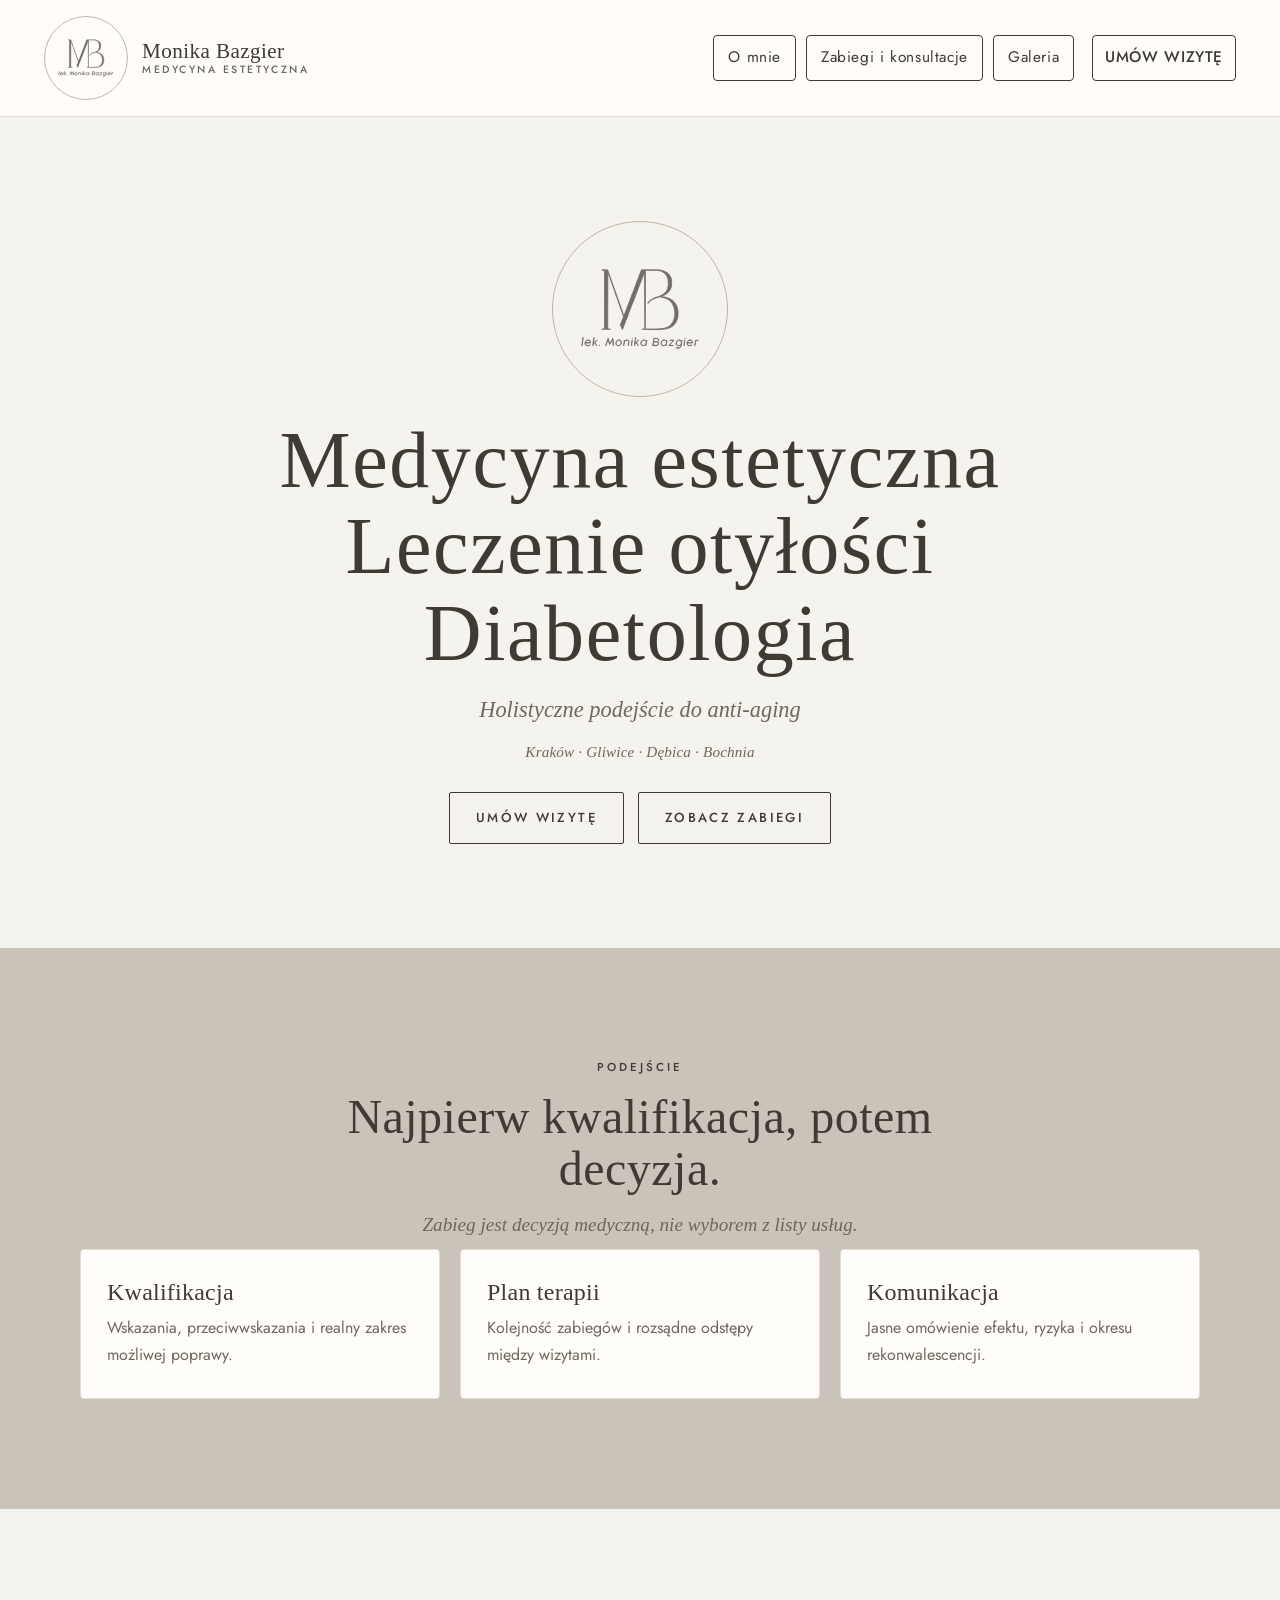
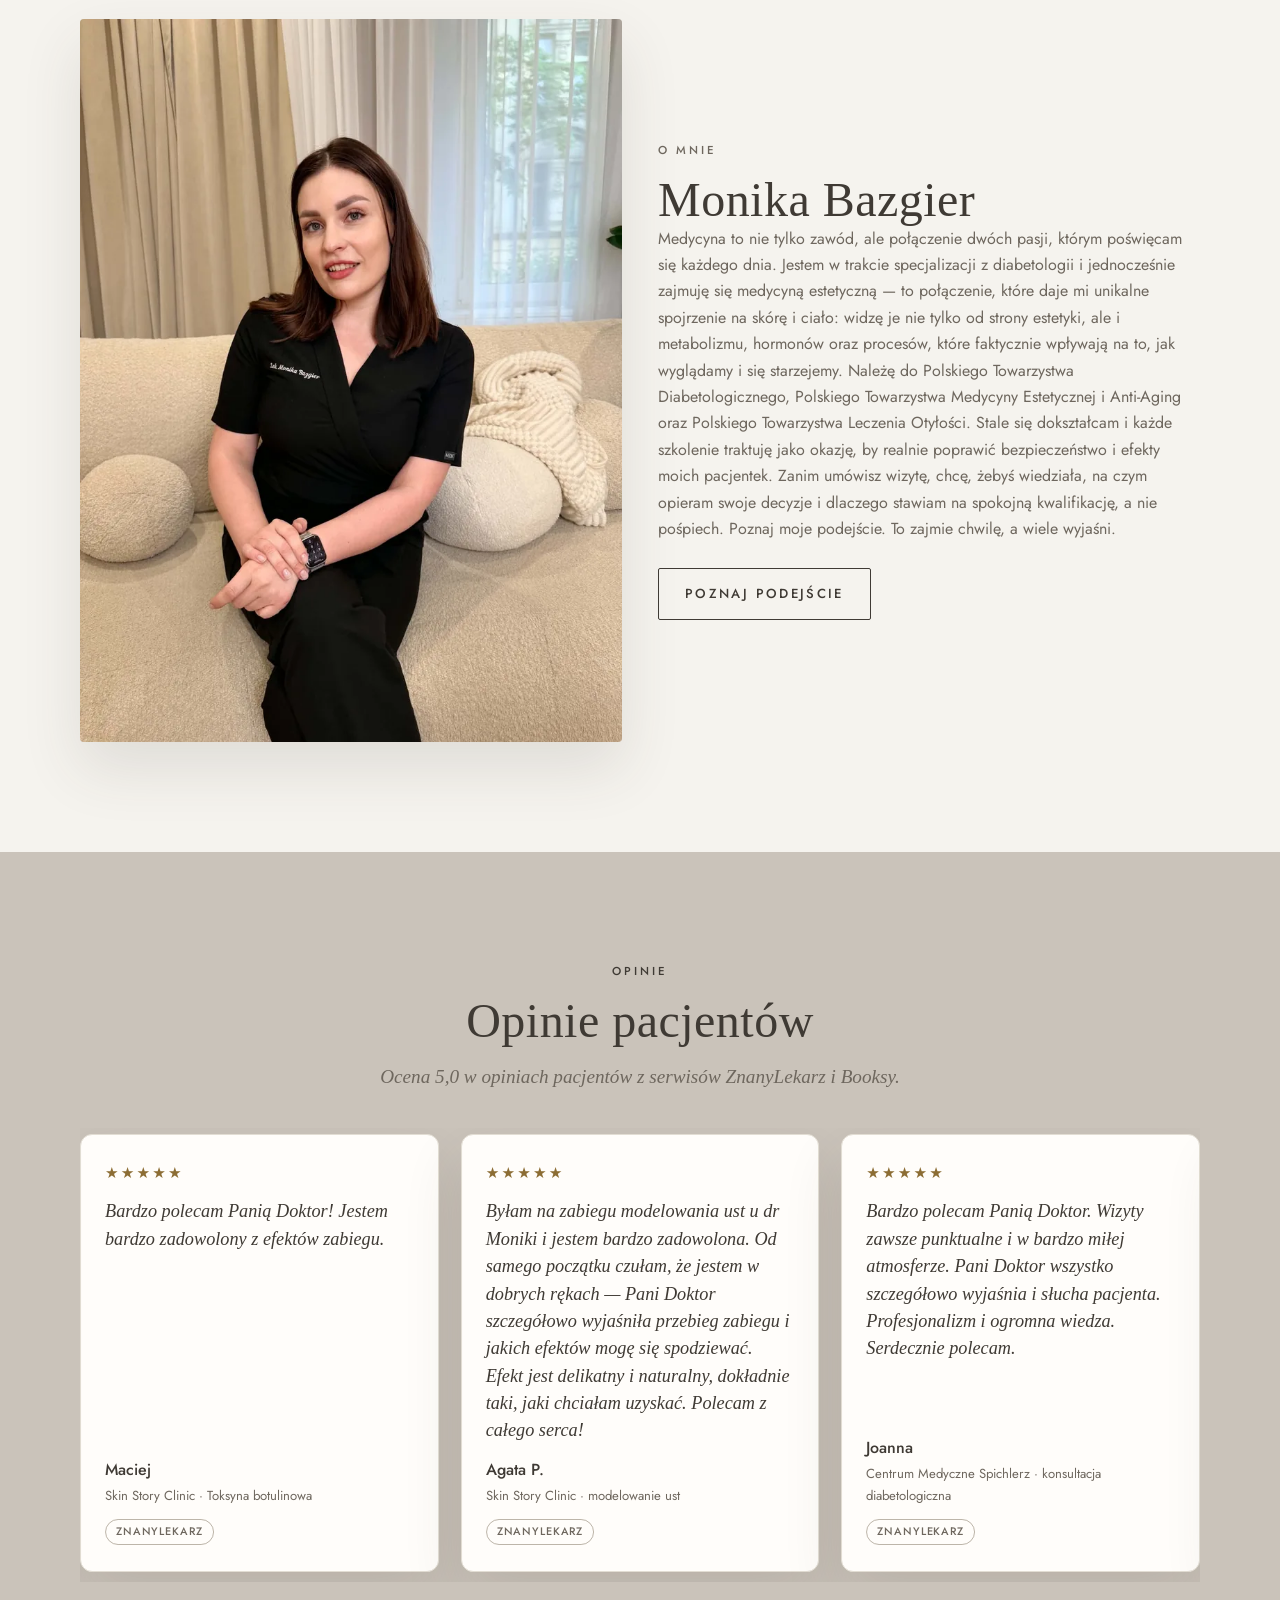
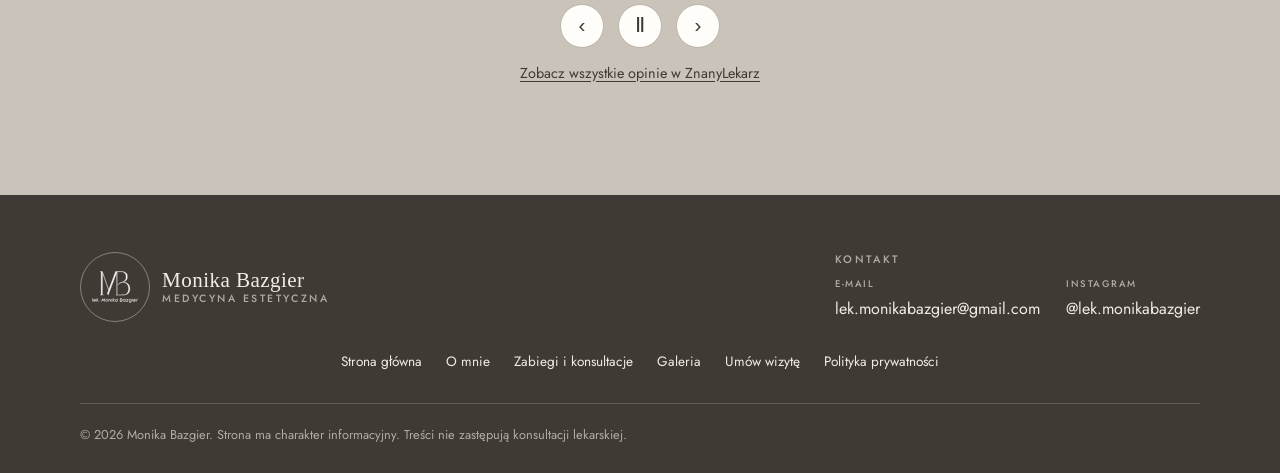
==== pages/index.html @ 1df97874 "Add new page for aesthetic treatments, robots.txt, and sitemap.xml - Created a new HTML page for aes" ====
<!doctype html>
<html lang="pl">
  <head>
    <meta charset="utf-8" />
    <meta name="viewport" content="width=device-width, initial-scale=1" />
    <title>Medycyna estetyczna Kraków — lek. Monika Bazgier</title>
    <meta
      name="description"
      content="lek. Monika Bazgier — medycyna estetyczna w Krakowie oraz w Gliwicach, Dębicy i Bochni. Kwalifikacja lekarska, naturalny efekt, bezpieczne zabiegi. Umów wizytę."
    />
    <meta name="robots" content="index,follow" />
    <meta name="theme-color" content="#f5f3ee" />
    <link rel="icon" type="image/svg+xml" href="/assets/icons/favicon.svg" />
    <link rel="canonical" href="https://drmonikabazgier.pl/" />
    <meta property="og:type" content="website" />
    <meta property="og:url" content="https://drmonikabazgier.pl/" />
    <meta property="og:title" content="Medycyna estetyczna Kraków — lek. Monika Bazgier" />
    <meta
      property="og:site_name"
      content="Monika Bazgier — medycyna estetyczna"
    />
    <meta property="og:locale" content="pl_PL" />
    <meta
      property="og:description"
      content="lek. Monika Bazgier — medycyna estetyczna w Krakowie oraz w Gliwicach, Dębicy i Bochni. Kwalifikacja lekarska, naturalny efekt, bezpieczne zabiegi. Umów wizytę."
    />
    <meta
      property="og:image"
      content="https://drmonikabazgier.pl/assets/images/about/about-photo.jpg"
    />
    <meta
      property="og:image:alt"
      content="Monika Bazgier — lekarz medycyny estetycznej"
    />
    <meta property="og:image:width" content="1536" />
    <meta property="og:image:height" content="2048" />
    <meta name="twitter:card" content="summary_large_image" />
    <meta name="twitter:title" content="Medycyna estetyczna Kraków — lek. Monika Bazgier" />
    <meta
      name="twitter:description"
      content="lek. Monika Bazgier — medycyna estetyczna w Krakowie oraz w Gliwicach, Dębicy i Bochni. Kwalifikacja lekarska, naturalny efekt, bezpieczne zabiegi. Umów wizytę."
    />
    <meta
      name="twitter:image"
      content="https://drmonikabazgier.pl/assets/images/about/about-photo.jpg"
    />
    <link rel="stylesheet" href="/assets/css/fonts.css?v=2026-08-27-3" />
    <link rel="stylesheet" href="/assets/css/main.css?v=2026-08-27-5" />

    <script type="speculationrules">
      {
        "prerender": [
          {
            "source": "document",
            "where": { "href_matches": "/*" },
            "eagerness": "moderate"
          }
        ]
      }
    </script>

    <script type="application/ld+json">
      {
        "@context": "https://schema.org",
        "@graph": [
          {
            "@type": "WebSite",
            "@id": "https://drmonikabazgier.pl/#website",
            "name": "Monika Bazgier — medycyna estetyczna",
            "url": "https://drmonikabazgier.pl/",
            "inLanguage": "pl-PL"
          },
          {
            "@type": "Physician",
            "@id": "https://drmonikabazgier.pl/#physician",
            "name": "Monika Bazgier",
            "description": "Lekarz medycyny estetycznej w Krakowie — indywidualne podejście, kwalifikacja i naturalny efekt.",
            "url": "https://drmonikabazgier.pl/",
            "image": "https://drmonikabazgier.pl/assets/images/about/about-photo.jpg",
            "knowsAbout": [
              "Medycyna estetyczna",
              "Toksyna botulinowa",
              "Stymulatory tkankowe",
              "Wypełniacze i wolumetria",
              "Zabiegi na usta",
              "Zabiegi autologiczne"
            ],
            "areaServed": [
              { "@type": "City", "name": "Kraków" },
              { "@type": "City", "name": "Gliwice" },
              { "@type": "City", "name": "Dębica" },
              { "@type": "City", "name": "Bochnia" }
            ],
            "sameAs": [
              "https://www.znanylekarz.pl/monika-bazgier/diabetolog-lekarze-wykonujacy-zabiegi-medycyny-estetycznej/krakow",
              "https://www.instagram.com/lek.monikabazgier/"
            ],
            "aggregateRating": {
              "@type": "AggregateRating",
              "ratingValue": "5.0",
              "bestRating": "5",
              "reviewCount": "9"
            },
            "review": [
              {
                "@type": "Review",
                "author": { "@type": "Person", "name": "Maciej" },
                "reviewRating": { "@type": "Rating", "ratingValue": "5", "bestRating": "5" },
                "reviewBody": "Bardzo polecam Panią Doktor! Jestem bardzo zadowolony z efektów zabiegu.",
                "publisher": { "@type": "Organization", "name": "ZnanyLekarz" }
              },
              {
                "@type": "Review",
                "author": { "@type": "Person", "name": "Agata P." },
                "reviewRating": { "@type": "Rating", "ratingValue": "5", "bestRating": "5" },
                "reviewBody": "Byłam na zabiegu modelowania ust u dr Moniki i jestem bardzo zadowolona. Od samego początku czułam, że jestem w dobrych rękach — Pani Doktor szczegółowo wyjaśniła przebieg zabiegu i jakich efektów mogę się spodziewać. Efekt jest delikatny i naturalny, dokładnie taki, jaki chciałam uzyskać. Polecam z całego serca!",
                "publisher": { "@type": "Organization", "name": "ZnanyLekarz" }
              },
              {
                "@type": "Review",
                "author": { "@type": "Person", "name": "Joanna" },
                "reviewRating": { "@type": "Rating", "ratingValue": "5", "bestRating": "5" },
                "reviewBody": "Bardzo polecam Panią Doktor. Wizyty zawsze punktualne i w bardzo miłej atmosferze. Pani Doktor wszystko szczegółowo wyjaśnia i słucha pacjenta. Profesjonalizm i ogromna wiedza. Serdecznie polecam.",
                "publisher": { "@type": "Organization", "name": "ZnanyLekarz" }
              },
              {
                "@type": "Review",
                "author": { "@type": "Person", "name": "Julia" },
                "reviewRating": { "@type": "Rating", "ratingValue": "5", "bestRating": "5" },
                "reviewBody": "Pani Doktor ma fantastyczne podejście do pacjenta, wszystko dokładnie tłumaczy i słucha. Serdecznie polecam.",
                "publisher": { "@type": "Organization", "name": "ZnanyLekarz" }
              },
              {
                "@type": "Review",
                "author": { "@type": "Person", "name": "Zuzanna" },
                "reviewRating": { "@type": "Rating", "ratingValue": "5", "bestRating": "5" },
                "reviewBody": "Byłam u Pani Doktor na pierwszej wizycie i jestem bardzo zadowolona. To niezwykle profesjonalna, a przy tym ciepła i bardzo miła osoba. Serdecznie polecam!",
                "publisher": { "@type": "Organization", "name": "ZnanyLekarz" }
              },
              {
                "@type": "Review",
                "author": { "@type": "Person", "name": "Piotr" },
                "reviewRating": { "@type": "Rating", "ratingValue": "5", "bestRating": "5" },
                "reviewBody": "Bardzo polecam Panią Doktor. Wizyta w bardzo miłej atmosferze, dokładne wyjaśnienia, konkretny plan działań i dobre słowo, że wyleczymy moje dolegliwości.",
                "publisher": { "@type": "Organization", "name": "ZnanyLekarz" }
              },
              {
                "@type": "Review",
                "author": { "@type": "Person", "name": "Marek" },
                "reviewRating": { "@type": "Rating", "ratingValue": "5", "bestRating": "5" },
                "reviewBody": "Bardzo pozytywne nastawienie do pacjenta, szczegółowy wywiad, fachowość.",
                "publisher": { "@type": "Organization", "name": "ZnanyLekarz" }
              },
              {
                "@type": "Review",
                "author": { "@type": "Person", "name": "B.W." },
                "reviewRating": { "@type": "Rating", "ratingValue": "5", "bestRating": "5" },
                "reviewBody": "Bardzo sympatyczna Pani Doktor, stosuje skuteczne metody leczenia, udziela odpowiedzi na każde zadane pytanie i prowadzi rozmowę w miłej atmosferze gabinetu.",
                "publisher": { "@type": "Organization", "name": "ZnanyLekarz" }
              },
              {
                "@type": "Review",
                "author": { "@type": "Person", "name": "Paulina P." },
                "reviewRating": { "@type": "Rating", "ratingValue": "5", "bestRating": "5" },
                "reviewBody": "Zabieg przebiegł bardzo sprawnie, w miłej atmosferze. Pani doktor Monika wszystko dokładnie tłumaczy i jest bardzo delikatna. Czuję się zaopiekowana, polecam!",
                "publisher": { "@type": "Organization", "name": "Booksy" }
              }
            ]
          }
        ]
      }
    </script>
  </head>
  <body>
    <a class="skip-link" href="#main">Przejdź do treści</a>

    <noscript>
      <nav class="fallback-nav" aria-label="Nawigacja zapasowa">
        <a href="/">Strona główna</a>
        <a href="/o-mnie">O mnie</a>
        <a href="/zabiegi">Zabiegi i konsultacje</a>
        <a href="/galeria">Galeria</a>
        <a href="/umow-wizyte">Umów wizytę</a>
      </nav>
    </noscript>

    <header class="site-header" data-header>
      <a
        class="brand"
        href="/"
        aria-label="Monika Bazgier — strona główna"
      >
        <span class="brand__mark" aria-hidden="true"
          ><img
            class="brand__mark-img"
            src="/assets/logos/brand-logo-dark.svg"
            alt=""
            width="759"
            height="513"
            decoding="async"
        /></span>
        <span class="brand__lockup">
          <span class="brand__name">Monika Bazgier</span>
          <span class="brand__meta">Medycyna estetyczna</span>
        </span>
      </a>

      <button
        class="nav-toggle"
        type="button"
        aria-label="Otwórz menu"
        aria-expanded="false"
        aria-controls="site-nav"
        data-menu-button
      >
        <span aria-hidden="true"></span>
        <span aria-hidden="true"></span>
        <span aria-hidden="true"></span>
      </button>

      <nav
        class="site-nav"
        id="site-nav"
        aria-label="Nawigacja główna"
        data-nav
      >
        <a href="/o-mnie" data-navlink>O mnie</a>
        <a href="/zabiegi" data-navlink>Zabiegi i konsultacje</a>
        <a href="/galeria" data-navlink>Galeria</a>
        <a
          class="btn btn--outline nav__cta"
          href="/umow-wizyte"
          data-navlink
          >Umów wizytę</a
        >
      </nav>
    </header>

    <main id="main">
      <section class="hero" aria-labelledby="hero-title">
        <div class="hero__inner">
          <div class="hero__mark" aria-hidden="true">
            <img
              class="brand__mark-img"
              src="/assets/logos/brand-logo-dark.svg"
              alt=""
              width="759"
              height="513"
              decoding="async"
            />
          </div>
          <h1 id="hero-title">
            Medycyna estetyczna<br />
            Leczenie otyłości<br />
            Diabetologia
          </h1>
          <p class="hero__tagline">Holistyczne podejście do anti-aging</p>
          <p class="hero__locations">Kraków · Gliwice · Dębica · Bochnia</p>
          <div class="hero__actions">
            <a class="btn btn--outline" href="/umow-wizyte">Umów wizytę</a>
            <a class="btn btn--outline" href="/zabiegi">Zobacz zabiegi</a>
          </div>
        </div>
      </section>

      <section class="band band--greige" aria-labelledby="trust-title">
        <div class="container">
          <div class="section-head">
            <p class="kicker">Podejście</p>
            <h2 id="trust-title">Najpierw kwalifikacja, potem decyzja.</h2>
            <p class="lead">
              Zabieg jest decyzją medyczną, nie wyborem z listy usług.
            </p>
          </div>
          <div class="card-grid">
            <article class="card">
              <h3>Kwalifikacja</h3>
              <p>
                Wskazania, przeciwwskazania i realny zakres możliwej poprawy.
              </p>
            </article>
            <article class="card">
              <h3>Plan terapii</h3>
              <p>Kolejność zabiegów i rozsądne odstępy między wizytami.</p>
            </article>
            <article class="card">
              <h3>Komunikacja</h3>
              <p>Jasne omówienie efektu, ryzyka i okresu rekonwalescencji.</p>
            </article>
          </div>
        </div>
      </section>

      <section class="band" aria-labelledby="about-title">
        <div class="container split">
          <div class="split__media">
            <picture>
              <source type="image/webp" srcset="/assets/images/about/about-photo.webp" />
              <img
                src="/assets/images/about/about-photo.jpg"
                alt="Monika Bazgier — lekarz medycyny estetycznej"
                width="1536"
                height="2048"
                loading="lazy"
                decoding="async"
              />
            </picture>
          </div>
          <div class="split__body">
            <p class="kicker">O mnie</p>
            <h2 id="about-title">Monika Bazgier</h2>
            <p>
              Medycyna to nie tylko zawód, ale połączenie dwóch pasji, którym
              poświęcam się każdego dnia. Jestem w trakcie specjalizacji z
              diabetologii i jednocześnie zajmuję się medycyną estetyczną — to
              połączenie, które daje mi unikalne spojrzenie na skórę i ciało:
              widzę je nie tylko od strony estetyki, ale i metabolizmu, hormonów
              oraz procesów, które faktycznie wpływają na to, jak wyglądamy i
              się starzejemy. Należę do Polskiego Towarzystwa Diabetologicznego,
              Polskiego Towarzystwa Medycyny Estetycznej i Anti-Aging oraz
              Polskiego Towarzystwa Leczenia Otyłości. Stale się dokształcam i
              każde szkolenie traktuję jako okazję, by realnie poprawić
              bezpieczeństwo i efekty moich pacjentek. Zanim umówisz wizytę,
              chcę, żebyś wiedziała, na czym opieram swoje decyzje i dlaczego
              stawiam na spokojną kwalifikację, a nie pośpiech. Poznaj moje
              podejście. To zajmie chwilę, a wiele wyjaśni.
            </p>
            <a class="btn btn--outline" href="/o-mnie">Poznaj podejście</a>
          </div>
        </div>
      </section>

      <section class="band band--greige" aria-labelledby="opinie-title">
        <div class="container">
          <div class="section-head">
            <p class="kicker">Opinie</p>
            <h2 id="opinie-title">Opinie pacjentów</h2>
            <p class="lead">
              Ocena 5,0 w opiniach pacjentów z serwisów ZnanyLekarz i Booksy.
            </p>
          </div>

          <div class="reviews-carousel">
            <div
              class="splide"
              id="opinie-splide"
              aria-label="Opinie pacjentów z serwisów ZnanyLekarz i Booksy"
            >
              <div class="splide__track">
                <ul class="splide__list">
                  <li class="splide__slide">
                    <figure class="reviews-carousel__card">
                      <div
                        class="reviews-carousel__stars"
                        role="img"
                        aria-label="5 na 5 gwiazdek"
                      >
                        ★★★★★
                      </div>
                      <blockquote class="reviews-carousel__quote">
                        Bardzo polecam Panią Doktor! Jestem bardzo zadowolony z
                        efektów zabiegu.
                      </blockquote>
                      <figcaption class="reviews-carousel__meta">
                        <span class="reviews-carousel__author">Maciej</span>
                        <span class="reviews-carousel__detail"
                          >Skin Story Clinic · Toksyna botulinowa</span
                        >
                        <span class="reviews-carousel__source-tag"
                          >ZnanyLekarz</span
                        >
                      </figcaption>
                    </figure>
                  </li>

                  <li class="splide__slide">
                    <figure class="reviews-carousel__card">
                      <div
                        class="reviews-carousel__stars"
                        role="img"
                        aria-label="5 na 5 gwiazdek"
                      >
                        ★★★★★
                      </div>
                      <blockquote class="reviews-carousel__quote">
                        Byłam na zabiegu modelowania ust u dr Moniki i jestem
                        bardzo zadowolona. Od samego początku czułam, że jestem
                        w dobrych rękach — Pani Doktor szczegółowo wyjaśniła
                        przebieg zabiegu i jakich efektów mogę się spodziewać.
                        Efekt jest delikatny i naturalny, dokładnie taki, jaki
                        chciałam uzyskać. Polecam z całego serca!
                      </blockquote>
                      <figcaption class="reviews-carousel__meta">
                        <span class="reviews-carousel__author">Agata P.</span>
                        <span class="reviews-carousel__detail"
                          >Skin Story Clinic · modelowanie ust</span
                        >
                        <span class="reviews-carousel__source-tag"
                          >ZnanyLekarz</span
                        >
                      </figcaption>
                    </figure>
                  </li>

                  <li class="splide__slide">
                    <figure class="reviews-carousel__card">
                      <div
                        class="reviews-carousel__stars"
                        role="img"
                        aria-label="5 na 5 gwiazdek"
                      >
                        ★★★★★
                      </div>
                      <blockquote class="reviews-carousel__quote">
                        Bardzo polecam Panią Doktor. Wizyty zawsze punktualne i
                        w bardzo miłej atmosferze. Pani Doktor wszystko
                        szczegółowo wyjaśnia i słucha pacjenta. Profesjonalizm i
                        ogromna wiedza. Serdecznie polecam.
                      </blockquote>
                      <figcaption class="reviews-carousel__meta">
                        <span class="reviews-carousel__author">Joanna</span>
                        <span class="reviews-carousel__detail"
                          >Centrum Medyczne Spichlerz · konsultacja
                          diabetologiczna</span
                        >
                        <span class="reviews-carousel__source-tag"
                          >ZnanyLekarz</span
                        >
                      </figcaption>
                    </figure>
                  </li>

                  <li class="splide__slide">
                    <figure class="reviews-carousel__card">
                      <div
                        class="reviews-carousel__stars"
                        role="img"
                        aria-label="5 na 5 gwiazdek"
                      >
                        ★★★★★
                      </div>
                      <blockquote class="reviews-carousel__quote">
                        Pani Doktor ma fantastyczne podejście do pacjenta,
                        wszystko dokładnie tłumaczy i słucha. Serdecznie
                        polecam.
                      </blockquote>
                      <figcaption class="reviews-carousel__meta">
                        <span class="reviews-carousel__author">Julia</span>
                        <span class="reviews-carousel__detail"
                          >Genesis Clinic · konsultacja diabetologiczna</span
                        >
                        <span class="reviews-carousel__source-tag"
                          >ZnanyLekarz</span
                        >
                      </figcaption>
                    </figure>
                  </li>

                  <li class="splide__slide">
                    <figure class="reviews-carousel__card">
                      <div
                        class="reviews-carousel__stars"
                        role="img"
                        aria-label="5 na 5 gwiazdek"
                      >
                        ★★★★★
                      </div>
                      <blockquote class="reviews-carousel__quote">
                        Byłam u Pani Doktor na pierwszej wizycie i jestem bardzo
                        zadowolona. To niezwykle profesjonalna, a przy tym
                        ciepła i bardzo miła osoba. Serdecznie polecam!
                      </blockquote>
                      <figcaption class="reviews-carousel__meta">
                        <span class="reviews-carousel__author">Zuzanna</span>
                        <span class="reviews-carousel__detail"
                          >Centrum Medyczne Spichlerz · pierwsza wizyta</span
                        >
                        <span class="reviews-carousel__source-tag"
                          >ZnanyLekarz</span
                        >
                      </figcaption>
                    </figure>
                  </li>

                  <li class="splide__slide">
                    <figure class="reviews-carousel__card">
                      <div
                        class="reviews-carousel__stars"
                        role="img"
                        aria-label="5 na 5 gwiazdek"
                      >
                        ★★★★★
                      </div>
                      <blockquote class="reviews-carousel__quote">
                        Bardzo polecam Panią Doktor. Wizyta w bardzo miłej
                        atmosferze, dokładne wyjaśnienia, konkretny plan działań
                        i dobre słowo, że wyleczymy moje dolegliwości.
                      </blockquote>
                      <figcaption class="reviews-carousel__meta">
                        <span class="reviews-carousel__author">Piotr</span>
                        <span class="reviews-carousel__detail"
                          >enel-med Galeria Kazimierz · konsultacja
                          diabetologiczna</span
                        >
                        <span class="reviews-carousel__source-tag"
                          >ZnanyLekarz</span
                        >
                      </figcaption>
                    </figure>
                  </li>

                  <li class="splide__slide">
                    <figure class="reviews-carousel__card">
                      <div
                        class="reviews-carousel__stars"
                        role="img"
                        aria-label="5 na 5 gwiazdek"
                      >
                        ★★★★★
                      </div>
                      <blockquote class="reviews-carousel__quote">
                        Bardzo pozytywne nastawienie do pacjenta, szczegółowy
                        wywiad, fachowość.
                      </blockquote>
                      <figcaption class="reviews-carousel__meta">
                        <span class="reviews-carousel__author">Marek</span>
                        <span class="reviews-carousel__detail"
                          >Centrum Medyczne GLIVCLINIC · konsultacja
                          diabetologiczna</span
                        >
                        <span class="reviews-carousel__source-tag"
                          >ZnanyLekarz</span
                        >
                      </figcaption>
                    </figure>
                  </li>

                  <li class="splide__slide">
                    <figure class="reviews-carousel__card">
                      <div
                        class="reviews-carousel__stars"
                        role="img"
                        aria-label="5 na 5 gwiazdek"
                      >
                        ★★★★★
                      </div>
                      <blockquote class="reviews-carousel__quote">
                        Bardzo sympatyczna Pani Doktor, stosuje skuteczne metody
                        leczenia, udziela odpowiedzi na każde zadane pytanie i
                        prowadzi rozmowę w miłej atmosferze gabinetu.
                      </blockquote>
                      <figcaption class="reviews-carousel__meta">
                        <span class="reviews-carousel__author">B.W.</span>
                        <span class="reviews-carousel__detail"
                          >Centrum Medyczne Spichlerz · leczenie otyłości</span
                        >
                        <span class="reviews-carousel__source-tag"
                          >ZnanyLekarz</span
                        >
                      </figcaption>
                    </figure>
                  </li>

                  <li class="splide__slide">
                    <figure class="reviews-carousel__card">
                      <div
                        class="reviews-carousel__stars"
                        role="img"
                        aria-label="5 na 5 gwiazdek"
                      >
                        ★★★★★
                      </div>
                      <blockquote class="reviews-carousel__quote">
                        Zabieg przebiegł bardzo sprawnie, w miłej atmosferze.
                        Pani doktor Monika wszystko dokładnie tłumaczy i jest
                        bardzo delikatna. Czuję się zaopiekowana, polecam!
                      </blockquote>
                      <figcaption class="reviews-carousel__meta">
                        <span class="reviews-carousel__author">Paulina P.</span>
                        <span class="reviews-carousel__detail"
                          >GlivEstetic · Stymulatory tkankowe</span
                        >
                        <span class="reviews-carousel__source-tag">Booksy</span>
                      </figcaption>
                    </figure>
                  </li>
                </ul>
              </div>
            </div>

            <div class="reviews-carousel__controls">
              <button
                type="button"
                class="reviews-carousel__btn"
                data-reviews-prev
                aria-label="Poprzednia opinia"
              >
                ‹
              </button>
              <button
                type="button"
                class="reviews-carousel__btn"
                data-reviews-toggle
                aria-pressed="false"
                aria-label="Wstrzymaj automatyczne przewijanie opinii"
              >
                <span data-reviews-toggle-icon aria-hidden="true">Ⅱ</span>
              </button>
              <button
                type="button"
                class="reviews-carousel__btn"
                data-reviews-next
                aria-label="Następna opinia"
              >
                ›
              </button>
            </div>

            <p class="reviews-carousel__source">
              <a
                href="https://www.znanylekarz.pl/monika-bazgier/diabetolog-lekarze-wykonujacy-zabiegi-medycyny-estetycznej/krakow#profile-reviews"
                target="_blank"
                rel="noopener"
                >Zobacz wszystkie opinie w ZnanyLekarz</a
              >
            </p>
          </div>
        </div>
      </section>
    </main>

    <footer class="site-footer">
      <div class="site-footer__inner">
        <div class="site-footer__brand">
          <span class="brand__mark brand__mark--sm" aria-hidden="true"
            ><img
              class="brand__mark-img"
              src="/assets/logos/brand-logo-light.svg"
              alt=""
              width="759"
              height="513"
              decoding="async"
          /></span>
          <span class="brand__lockup">
            <span class="brand__name">Monika Bazgier</span>
            <span class="brand__meta">Medycyna estetyczna</span>
          </span>
        </div>

        <div class="site-footer__contact-group">
          <p class="site-footer__contact-title">Kontakt</p>
          <div class="site-footer__contact">
            <div class="site-footer__contact-item">
              <span class="site-footer__contact-label">E-mail</span>
              <a href="mailto:lek.monikabazgier@gmail.com"
                >lek.monikabazgier@gmail.com</a
              >
            </div>
            <div class="site-footer__contact-item">
              <span class="site-footer__contact-label">Instagram</span>
              <a
                href="https://www.instagram.com/lek.monikabazgier/"
                rel="noopener"
                target="_blank"
                >@lek.monikabazgier
              </a>
            </div>
          </div>
        </div>
      </div>

      <nav class="site-footer__nav" aria-label="Nawigacja w stopce">
        <a href="/">Strona główna</a>
        <a href="/o-mnie">O mnie</a>
        <a href="/zabiegi">Zabiegi i konsultacje</a>
        <a href="/galeria">Galeria</a>
        <a href="/umow-wizyte">Umów wizytę</a>
        <a href="/polityka-prywatnosci">Polityka prywatności</a>
      </nav>

      <p class="site-footer__copy">
        &copy; <span data-current-year>2026</span> Monika Bazgier. Strona ma
        charakter informacyjny. Treści nie zastępują konsultacji lekarskiej.
      </p>
    </footer>

    <script src="/assets/js/vendor/splide-4.1.4.min.js" defer></script>
    <script src="/assets/js/app.js?v=2026-08-27-5" defer></script>
  </body>
</html>
---- assets/css/fonts.css ----
/* ============================================================
   Lokalne fonty (self-hosting) — Cormorant Garamond + Jost.
   Zastępują usługę Google Fonts: brak połączeń do serwerów Google,
   brak przekazywania adresu IP użytkownika podmiotom trzecim (RODO).

   Pliki WOFF2 są przechowywane w katalogu assets/fonts. Skrypt do ich
   ponownego pobrania znajduje się poza paczką produkcyjną, w narzedzia/.
   Fonty zapasowe są zdefiniowane w assets/css/main.css.
   ============================================================ */

@font-face {
  font-family: "Cormorant Garamond";
  font-style: normal;
  font-weight: 400;
  font-display: swap;
  src: url("../fonts/cormorant-garamond-400.woff2") format("woff2");
}
@font-face {
  font-family: "Cormorant Garamond";
  font-style: normal;
  font-weight: 500;
  font-display: swap;
  src: url("../fonts/cormorant-garamond-500.woff2") format("woff2");
}
@font-face {
  font-family: "Cormorant Garamond";
  font-style: italic;
  font-weight: 400;
  font-display: swap;
  src: url("../fonts/cormorant-garamond-400-italic.woff2") format("woff2");
}
@font-face {
  font-family: "Cormorant Garamond";
  font-style: italic;
  font-weight: 500;
  font-display: swap;
  src: url("../fonts/cormorant-garamond-500-italic.woff2") format("woff2");
}
@font-face {
  font-family: "Jost";
  font-style: normal;
  font-weight: 300;
  font-display: swap;
  src: url("../fonts/jost-300.woff2") format("woff2");
}
@font-face {
  font-family: "Jost";
  font-style: normal;
  font-weight: 400;
  font-display: swap;
  src: url("../fonts/jost-400.woff2") format("woff2");
}
@font-face {
  font-family: "Jost";
  font-style: normal;
  font-weight: 500;
  font-display: swap;
  src: url("../fonts/jost-500.woff2") format("woff2");
}
---- assets/css/main.css ----
/* =========================================================
   Monika Bazgier — Medycyna estetyczna
   Styl inspirowany stonowaną, elegancką estetyką (krem + greige,
   lekki serif display + czysty sans, przyciski outline, pasy).
   ========================================================= */

:root {
  --cream: #f5f3ee;
  --greige: #cac3ba;
  --greige-soft: #ddd8d0;
  --surface: #fffdfa;
  --ink: #3f3a34;
  --muted: #6e675e;
  --line: #bdb5a9;
  --line-soft: #e2ddd3;
  --on-dark: #f1ede5;
  --on-dark-muted: rgba(241, 237, 229, 0.64);
  --on-dark-line: rgba(241, 237, 229, 0.18);
  --shadow: 0 26px 60px rgba(63, 58, 52, 0.12);
  --serif: "Cormorant Garamond", Georgia, "Times New Roman", serif;
  --sans:
    "Jost", ui-sans-serif, system-ui, -apple-system, "Segoe UI", sans-serif;
  --maxw: 1120px;
}

*,
*::before,
*::after {
  box-sizing: border-box;
}

html {
  scroll-behavior: smooth;
}

body {
  margin: 0;
  background: var(--cream);
  color: var(--ink);
  font-family: var(--sans);
  font-weight: 400;
  line-height: 1.65;
  -webkit-font-smoothing: antialiased;
  overflow-x: hidden;
}

h1,
h2,
h3 {
  margin: 0;
  font-family: var(--serif);
  font-weight: 500;
  line-height: 1.08;
  letter-spacing: 0.01em;
  color: var(--ink);
  overflow-wrap: anywhere;
  hyphens: auto;
}

p {
  margin: 0;
  color: var(--muted);
  overflow-wrap: anywhere;
}

a {
  color: inherit;
  text-underline-offset: 0.18em;
}

img {
  display: block;
  max-width: 100%;
}

/* Znacznik <picture> nie tworzy własnego pudełka — obraz dziedziczy
   dotychczasowe reguły layoutu tak, jakby był bezpośrednim dzieckiem. */
picture {
  display: contents;
}

/* ---------- Splide core (wbudowane lokalnie z @splidejs/splide 4.1.4,
   wcześniej ładowane z CDN jako zasób blokujący renderowanie) ---------- */
@keyframes splide-loading{0%{transform:rotate(0)}to{transform:rotate(1turn)}}.splide__track--draggable{-webkit-touch-callout:none;-webkit-user-select:none;-ms-user-select:none;user-select:none}.splide__track--fade>.splide__list>.splide__slide{margin:0!important;opacity:0;z-index:0}.splide__track--fade>.splide__list>.splide__slide.is-active{opacity:1;z-index:1}.splide--rtl{direction:rtl}.splide__track--ttb>.splide__list{display:block}.splide__container{box-sizing:border-box;position:relative}.splide__list{backface-visibility:hidden;display:-ms-flexbox;display:flex;height:100%;margin:0!important;padding:0!important}.splide.is-initialized:not(.is-active) .splide__list{display:block}.splide__pagination{-ms-flex-align:center;align-items:center;display:-ms-flexbox;display:flex;-ms-flex-wrap:wrap;flex-wrap:wrap;-ms-flex-pack:center;justify-content:center;margin:0;pointer-events:none}.splide__pagination li{display:inline-block;line-height:1;list-style-type:none;margin:0;pointer-events:auto}.splide:not(.is-overflow) .splide__pagination{display:none}.splide__progress__bar{width:0}.splide{position:relative}.js .splide{visibility:hidden}.splide.is-initialized,.splide.is-rendered{visibility:visible}.splide__slide{backface-visibility:hidden;box-sizing:border-box;-ms-flex-negative:0;flex-shrink:0;list-style-type:none!important;margin:0;position:relative}.splide__slide img{vertical-align:bottom}.splide__spinner{animation:splide-loading 1s linear infinite;border:2px solid #999;border-left-color:transparent;border-radius:50%;bottom:0;contain:strict;display:inline-block;height:20px;left:0;margin:auto;position:absolute;right:0;top:0;width:20px}.splide__sr{clip:rect(0 0 0 0);border:0;height:1px;margin:-1px;overflow:hidden;padding:0;position:absolute;width:1px}.splide__toggle.is-active .splide__toggle__play,.splide__toggle__pause{display:none}.splide__toggle.is-active .splide__toggle__pause{display:inline}.splide__track{overflow:hidden;position:relative;z-index:0}

/* ---------- Layout helpers ---------- */
.band {
  padding: 72px 20px;
  background: var(--cream);
}

.band--greige {
  background: var(--greige);
}

.band--greige .kicker,
.band--greige .lead {
  color: var(--ink);
}

/* Zmniejszony odstęp między sąsiadującymi, powiązanymi sekcjami
   (np. Konsultacje → Oferta zabiegowa). Selektor złożony (.band.band--…)
   ma wyższą swoistość niż responsywne reguły .band, więc nadpisuje ich
   padding także powyżej 720 i 1040 px. */
.band.band--tight-bottom {
  padding-bottom: 28px;
}

.band.band--tight-top {
  padding-top: 28px;
}

.container {
  width: min(100%, var(--maxw));
  margin-inline: auto;
}

.section-head {
  max-width: 720px;
  margin-inline: auto;
  text-align: center;
}

.section-head h1,
.section-head h2 {
  font-size: clamp(1.7rem, 5vw, 3rem);
}

.section-head .lead {
  margin-top: 14px;
  font-style: italic;
  font-family: var(--serif);
  font-size: 1.2rem;
  color: var(--muted);
}

.kicker {
  margin: 0 0 14px;
  font-family: var(--sans);
  font-size: 0.72rem;
  font-weight: 500;
  letter-spacing: 0.26em;
  text-transform: uppercase;
  color: var(--muted);
}

/* ---------- Buttons ---------- */
.btn {
  display: inline-flex;
  align-items: center;
  justify-content: center;
  min-height: 52px;
  padding: 14px 26px;
  font-family: var(--sans);
  font-size: 0.82rem;
  font-weight: 500;
  letter-spacing: 0.18em;
  text-transform: uppercase;
  text-align: center;
  text-decoration: none;
  border: 1px solid transparent;
  border-radius: 2px;
  cursor: pointer;
  transition:
    background-color 0.25s ease,
    color 0.25s ease,
    border-color 0.25s ease;
}

.btn--outline {
  color: var(--ink);
  background: transparent;
  border-color: var(--ink);
}

.btn--outline:hover,
.btn--outline:focus-visible {
  color: var(--cream);
  background: var(--ink);
}

/* ---------- Skip link ---------- */
.skip-link {
  position: fixed;
  top: 12px;
  left: 12px;
  z-index: 100;
  padding: 12px 16px;
  color: var(--cream);
  background: var(--ink);
  border-radius: 4px;
  text-decoration: none;
  transform: translateY(-150%);
}

.skip-link:focus {
  transform: translateY(0);
}

/* ---------- Brand ---------- */
.brand {
  display: inline-flex;
  align-items: center;
  gap: 14px;
  text-decoration: none;
  color: var(--ink);
}

.brand__mark {
  display: grid;
  place-items: center;
  width: 84px;
  height: 84px;
  flex: 0 0 84px;
  color: var(--ink);
  border: 1px solid var(--line);
  border-radius: 50%;
}

.brand__mark--sm {
  width: 70px;
  height: 70px;
  flex-basis: 70px;
  font-size: 1.5rem;
}

/* Logo SVG w kółku brand__mark (header/footer) i hero__mark (hero na index).
   Obraz zajmuje 74% szerokości kółka, dzięki czemu okrągła ramka jest wciąż
   widoczna jako subtelne obramowanie loga. */
.brand__mark-img {
  display: block;
  width: 74%;
  height: auto;
  max-height: 74%;
  object-fit: contain;
}

.brand__lockup {
  display: grid;
  line-height: 1.2;
}

.brand__name {
  font-family: var(--serif);
  font-size: 1.32rem;
  letter-spacing: 0.02em;
}

.brand__meta {
  font-size: 0.66rem;
  font-weight: 500;
  letter-spacing: 0.24em;
  text-transform: uppercase;
  color: var(--muted);
}

/* ---------- Header ---------- */
.site-header {
  position: sticky;
  top: 0;
  z-index: 50;
  display: flex;
  align-items: center;
  justify-content: space-between;
  gap: 18px;
  min-height: 84px;
  padding: 16px 20px;
  /* C5: na mobile nieprzezroczyste tło bez rozmycia — backdrop-filter: blur()
     jest kosztowny przy przewijaniu na słabszych urządzeniach mobilnych.
     Rozmycie i lekko przezroczyste tło włączamy dopiero na desktopie
     (@media min-width: 900px poniżej), zachowując tam dotychczasowy wygląd. */
  background: rgba(255, 253, 250, 0.96);
  border-bottom: 1px solid var(--line-soft);
}

@media (min-width: 900px) {
  .site-header {
    background: rgba(255, 253, 250, 0.92);
    backdrop-filter: blur(14px);
  }
}

.site-header.is-scrolled {
  border-bottom-color: var(--line-soft);
  box-shadow: 0 12px 30px rgba(63, 58, 52, 0.06);
}

.nav-toggle {
  display: inline-grid;
  place-content: center;
  gap: 5px;
  width: 48px;
  height: 48px;
  padding: 0;
  background: transparent;
  border: 1px solid var(--line);
  border-radius: 4px;
  cursor: pointer;
}

.nav-toggle span {
  display: block;
  width: 20px;
  height: 1.5px;
  background: var(--ink);
}

.site-nav {
  position: absolute;
  top: calc(100% + 1px);
  right: 16px;
  left: 16px;
  display: none;
  padding: 12px;
  background: var(--surface);
  border: 1px solid var(--line-soft);
  border-radius: 6px;
  box-shadow: var(--shadow);
}

.site-nav.is-open {
  display: grid;
  gap: 6px;
}

.site-nav a {
  display: flex;
  align-items: center;
  min-height: 46px;
  padding: 8px 12px;
  font-size: 0.96rem;
  letter-spacing: 0.04em;
  text-decoration: none;
  color: var(--ink);
  border-radius: 4px;
}

.site-nav a:not(.btn) {
  border: 1px solid var(--ink);
  transition:
    background-color 0.25s ease,
    color 0.25s ease,
    border-color 0.25s ease;
}

.site-nav a:not(.btn):hover,
.site-nav a:not(.btn):focus-visible,
.site-nav a[aria-current="page"]:not(.btn) {
  color: var(--cream);
  background: var(--ink);
  border-color: var(--ink);
}

.nav__cta {
  margin-top: 4px;
}

.site-nav .nav__cta[aria-current="page"] {
  color: var(--cream);
  background: var(--ink);
}

/* ---------- Hero (centered) ---------- */
.hero {
  text-align: center;
  padding: clamp(48px, 9vw, 104px) 20px;
  background: var(--cream);
}

.hero__inner {
  width: min(100%, 760px);
  margin-inline: auto;
}

.hero__mark {
  display: grid;
  place-items: center;
  width: 176px;
  height: 176px;
  margin: 0 auto 20px;
  color: var(--ink);
  border: 1px solid var(--line);
  border-radius: 50%;
}

.hero h1 {
  font-size: clamp(2.2rem, 8vw, 5rem);
  letter-spacing: 0.02em;
}

.hero__tagline {
  margin-top: 16px;
  font-family: var(--serif);
  font-style: italic;
  font-size: clamp(1.05rem, 3vw, 1.4rem);
  color: var(--muted);
}

/* C7: Drobny, elegancki podpis z lokalizacjami pod tagline — spójny
   stylistycznie z .hero__tagline (serif, italic, kolor --muted), ale
   mniejszy, jako dyskretna linia dopełniająca. */
.hero__locations {
  margin-top: 10px;
  font-family: var(--serif);
  font-style: italic;
  font-size: 0.95rem;
  letter-spacing: 0.01em;
  color: var(--muted);
}

.hero__actions {
  display: grid;
  gap: 14px;
  justify-content: center;
  margin-top: 28px;
}

.hero__actions .btn {
  min-width: min(260px, 100%);
}

/* ---------- Cards (trust / opinie) ---------- */
.card-grid {
  display: grid;
  gap: 20px;
  margin-top: 8px;
}

.card {
  display: grid;
  gap: 10px;
  padding: 30px 26px;
  background: var(--surface);
  border: 1px solid var(--line-soft);
  border-radius: 4px;
}

.card h3 {
  font-size: 1.5rem;
}

/* ---------- Split (o mnie / teaser) ---------- */
.split {
  display: grid;
  gap: 36px;
  align-items: center;
}

.split__media {
  overflow: hidden;
  border-radius: 4px;
  box-shadow: var(--shadow);
  background: var(--greige-soft);
}

.split__media img {
  width: 100%;
  height: 100%;
  min-height: 320px;
  object-fit: cover;
}

.split__body h2 {
  font-size: clamp(2rem, 5vw, 3rem);
}

.split__body p + p {
  margin-top: 16px;
}

.split__body .btn {
  margin-top: 26px;
}

/* About subsections (o mnie) */
.about-points {
  margin-top: 28px;
  display: grid;
  gap: 26px;
}

.about-point {
  padding-left: 22px;
  border-left: 2px solid var(--line);
}

.split__body .about-point__title {
  margin: 0 0 8px;
  font-family: var(--serif);
  font-size: 1.5rem;
  font-weight: 500;
  line-height: 1.18;
  letter-spacing: 0.01em;
  color: var(--ink);
}

.about-point p {
  margin: 0;
}

/* ---------- Oferta zabiegowa ---------- */
.offer-list {
  display: grid;
  gap: 18px;
  margin-top: 36px;
}

.offer {
  padding: 28px 26px;
  background: var(--surface);
  border: 1px solid var(--line);
  border-radius: 4px;
}

.offer h2,
.offer h3 {
  font-family: var(--sans);
  font-size: 1.18rem;
  font-weight: 500;
  letter-spacing: 0.02em;
}

.offer__sub {
  margin: 6px 0 14px;
  font-style: italic;
  color: var(--muted);
}

.offer ul {
  margin: 0;
  padding-left: 20px;
  color: var(--muted);
}

.offer li {
  margin: 6px 0;
}

/* ---------- Galeria ---------- */
.gallery {
  display: grid;
  gap: 20px;
  margin-top: 8px;
}

.gallery__item {
  margin: 0;
  overflow: hidden;
  background: var(--surface);
  border: 1px solid var(--line-soft);
  border-radius: 4px;
}

.gallery__item img {
  width: 100%;
  height: auto;
}

.gallery__cap {
  padding: 14px 18px;
  font-size: 0.92rem;
  color: var(--muted);
}

.gallery__note {
  display: block;
  margin-top: 4px;
  font-size: 0.82rem;
  /* C2: usunięto opacity: 0.75 — obniżało kontrast tekstu poniżej progu
     WCAG AA. Kolor dziedziczony (var(--muted)) na tle karty spełnia AA. */
}

@media (min-width: 720px) {
  .gallery {
    grid-template-columns: repeat(2, 1fr);
    gap: 24px;
  }
}

/* ---------- Opinie (karuzela Splide) ---------- */
.reviews-carousel {
  position: relative;
  margin-top: 36px;
}

.reviews-carousel .splide__track {
  position: relative;
  overflow: hidden;
  padding: 6px 4px 10px;
}

.reviews-carousel .splide__list {
  display: flex;
  align-items: stretch;
  margin: 0;
  padding: 0;
  list-style: none;
}

.reviews-carousel .splide__slide {
  height: auto;
}

.reviews-carousel__card {
  display: flex;
  flex-direction: column;
  gap: 12px;
  height: 100%;
  margin: 0;
  padding: 26px 24px;
  background: var(--surface);
  border: 1px solid var(--line-soft);
  border-radius: 12px;
  box-shadow: var(--shadow);
}

.reviews-carousel__stars {
  /* C2: ciemniejszy złoty dla kontrastu WCAG AA na jasnym tle karty. */
  color: #8c6d34;
  font-size: 0.95rem;
  letter-spacing: 0.14em;
}

.reviews-carousel__quote {
  margin: 0;
  font-family: var(--serif);
  font-size: 1.14rem;
  font-style: italic;
  line-height: 1.5;
  color: var(--ink);
}

.reviews-carousel__meta {
  display: flex;
  flex-direction: column;
  gap: 2px;
  margin-top: auto;
}

.reviews-carousel__author {
  font-weight: 500;
  color: var(--ink);
}

.reviews-carousel__detail {
  font-size: 0.82rem;
  color: var(--muted);
}

.reviews-carousel__source-tag {
  align-self: flex-start;
  margin-top: 10px;
  padding: 3px 10px;
  font-family: var(--sans);
  font-size: 0.68rem;
  font-weight: 500;
  letter-spacing: 0.08em;
  text-transform: uppercase;
  color: var(--muted);
  border: 1px solid var(--line);
  border-radius: 999px;
}

.reviews-carousel__controls {
  display: flex;
  justify-content: center;
  gap: 14px;
  margin-top: 22px;
}

.reviews-carousel__btn {
  display: inline-grid;
  place-items: center;
  width: 44px;
  height: 44px;
  padding: 0;
  font-size: 1.3rem;
  line-height: 1;
  color: var(--ink);
  background: var(--surface);
  border: 1px solid var(--line);
  border-radius: 50%;
  cursor: pointer;
  transition:
    background-color 0.25s ease,
    color 0.25s ease;
}

.reviews-carousel__btn:hover,
.reviews-carousel__btn:focus-visible {
  color: var(--cream);
  background: var(--ink);
}

.reviews-carousel__source {
  margin-top: 14px;
  text-align: center;
  font-size: 0.9rem;
}

.reviews-carousel__source a {
  color: var(--ink);
  text-underline-offset: 0.18em;
}

/* ---------- Certyfikaty (karuzela Splide — wzór "Auto Width/Height") ---------- */
.certs-carousel {
  position: relative;
  /* Cała karuzela (slajdy + strzałki) zamknięta w jasnoszarym
     "kontenerze"-karcie, żeby certyfikaty wyraźnie się na nim odcinały
     kontrastem. Szerokość celowo niezawężona (pełna szerokość sekcji jak
     reszta strony), żeby jednocześnie mieściły się w niej ok. 3 certyfikaty. */
  margin: 36px auto 0;
  padding: 28px 16px 22px;
  background: var(--greige);
  border-radius: 10px;
  box-shadow: var(--shadow);
}

/* Splide dostarcza tylko "core" CSS (bez motywu) — kolory, odstępy i
   powiększenie aktywnego slajdu dopasowujemy tutaj do reszty strony.
   Powtarzamy tu też "display: flex" i "position/overflow" toru jako
   zabezpieczenie na wypadek chwilowego braku arkusza "splide-core.min.css"
   (np. wolne łącze) — sam plik JS Splide i tak nadpisze te węzły poprawnie
   po zamontowaniu karuzeli. */
.certs-carousel .splide__track {
  position: relative;
  overflow: hidden;
  /* Dodatkowy zapas pionowy i boczny, żeby aktywny (powiększony o 20%)
     certyfikat nie był przycinany przez overflow toru karuzeli. */
  padding: 40px 18px 46px;
}

.certs-carousel .splide__list {
  display: flex;
  align-items: center;
  margin: 0;
  padding: 0;
  list-style: none;
}

.certs-carousel .splide__slide {
  flex-shrink: 0;
  width: 280px;
}

@media (min-width: 720px) {
  .certs-carousel .splide__slide {
    width: 360px;
  }
}

.certs-carousel__link {
  display: block;
  width: 100%;
  position: relative;
  z-index: 1;
  /* Reset domyślnych stylów przycisku — karta certyfikatu jest teraz
     <button>, który otwiera podgląd w oknie modalnym, a nie odnośnikiem. */
  padding: 0;
  border: 0;
  background: none;
  font: inherit;
  text-align: left;
  cursor: pointer;
  text-decoration: none;
  color: inherit;
  transform: scale(1);
  transform-origin: center;
  transition: transform 0.3s cubic-bezier(0.22, 0.61, 0.36, 1);
}

.certs-carousel__figure {
  margin: 0;
  overflow: hidden;
  background: var(--surface);
  border: 1px solid var(--line-soft);
  border-radius: 4px;
  transition:
    border-color 0.22s ease,
    box-shadow 0.22s ease,
    opacity 0.22s ease;
}

.certs-carousel__figure img {
  display: block;
  width: 100%;
  height: auto;
  aspect-ratio: 900 / 636;
  /* Pionowe certyfikaty muszą być widoczne w całości. Wspólny poziomy kadr
     stabilizuje wysokość karuzeli, a contain zapobiega obcinaniu treści. */
  object-fit: contain;
  object-position: center;
  background: #fff;
}

.certs-carousel__link:hover .certs-carousel__figure,
.certs-carousel__link:focus-visible .certs-carousel__figure {
  border-color: var(--line);
  box-shadow: var(--shadow);
}

/* Aktywny (wyśrodkowany) certyfikat: na większych ekranach 20% większy i
   wyraźnie oprawiony
   ramką — Splide sam dopisuje klasę "is-active" do bieżącego slajdu, więc
   nie trzeba tego liczyć ręcznie. */
.certs-carousel .splide__slide.is-active .certs-carousel__link {
  transform: scale(1.2);
  z-index: 2;
}

.certs-carousel .splide__slide.is-active .certs-carousel__figure {
  border-color: var(--ink);
  box-shadow:
    0 0 0 3px var(--surface),
    0 0 0 5px var(--ink),
    var(--shadow);
}

.certs-carousel .splide__slide:not(.is-active) .certs-carousel__figure {
  opacity: 0.82;
}

.certs-carousel__cap {
  display: grid;
  gap: 4px;
  padding: 14px 16px;
}

.certs-carousel__name {
  font-size: 0.94rem;
  color: var(--ink);
}

.certs-carousel__controls {
  display: flex;
  justify-content: center;
  gap: 14px;
  margin-top: 4px;
}

.certs-carousel__btn {
  display: inline-grid;
  place-items: center;
  width: 44px;
  height: 44px;
  padding: 0;
  font-size: 1.3rem;
  line-height: 1;
  color: var(--ink);
  background: var(--surface);
  border: 1px solid var(--line);
  border-radius: 50%;
  cursor: pointer;
  transition:
    background-color 0.25s ease,
    color 0.25s ease;
}

.certs-carousel__btn:hover,
.certs-carousel__btn:focus-visible {
  color: var(--cream);
  background: var(--ink);
}

.certs-carousel__btn:disabled {
  opacity: 0.35;
  cursor: default;
}

.certs-carousel__btn--toggle {
  font-size: 1.05rem;
}

/* ---------- Popup z podglądem certyfikatu ---------- */
.cert-modal {
  position: fixed;
  margin: auto;
  /* Szerokość jako % szerokości ekranu, żeby zdjęcie certyfikatu było
     realnie duże na typowych monitorach — 82vw daje spory podgląd, a
     górny limit w px chroni przed absurdalnie wielkim oknem na bardzo
     szerokich/4K ekranach. */
  max-width: min(82vw, 1400px);
  max-height: min(92vh, 960px);
  padding: 0;
  border: 0;
  border-radius: 6px;
  /* Szare tło samego okna popupu (nie mylić z przyciemnionym tłem strony
     poniżej, ::backdrop) — neutralny szary, żeby zdjęcie certyfikatu się
     na nim wyraźnie odcinało. */
  background: #4a4a4a;
  box-shadow: var(--shadow);
  overflow: visible;
}

.cert-modal::backdrop {
  /* Wyszarzone, przyciemnione tło reszty strony pod popupem. */
  background: rgba(90, 90, 90, 0.75);
}

.cert-modal[open] {
  display: flex;
  flex-direction: column;
}

.cert-modal__close {
  position: absolute;
  top: -16px;
  right: -16px;
  display: inline-grid;
  place-items: center;
  width: 44px;
  height: 44px;
  padding: 0;
  font-size: 1.4rem;
  line-height: 1;
  color: var(--cream);
  background: var(--ink);
  border: 2px solid var(--surface);
  border-radius: 50%;
  cursor: pointer;
  transition: transform 0.2s ease;
  z-index: 1;
}

.cert-modal__close:hover,
.cert-modal__close:focus-visible {
  transform: scale(1.08);
}

.cert-modal__viewer {
  display: flex;
  align-items: center;
  gap: 10px;
  padding: 22px 22px 0;
}

.cert-modal__nav {
  display: inline-grid;
  flex: 0 0 44px;
  place-items: center;
  width: 44px;
  height: 44px;
  padding: 0;
  font-size: 1.3rem;
  line-height: 1;
  color: var(--ink);
  background: var(--surface);
  border: 1px solid var(--line);
  border-radius: 50%;
  cursor: pointer;
  transition:
    background-color 0.25s ease,
    color 0.25s ease;
}

.cert-modal__nav:hover,
.cert-modal__nav:focus-visible {
  color: var(--cream);
  background: var(--ink);
}

.cert-modal__img {
  display: block;
  flex: 1 1 auto;
  min-width: 0;
  width: 100%;
  /* Wysokość liczona z vh (a nie sztywnych px), spójnie z szerokością
     opartą na vw — zdjęcie skaluje się razem z rozmiarem ekranu. Odjęte
     150px to zapas na padding widoku i pasek miniaturek pod spodem, żeby
     popup nigdy nie był wyższy niż jego własny max-height. */
  max-height: min(calc(92vh - 150px), 810px);
  object-fit: contain;
  background: var(--greige-soft);
  border-radius: 6px;
}

.cert-modal__thumbs {
  display: flex;
  gap: 10px;
  margin: 0;
  padding: 16px 22px 22px;
  list-style: none;
  overflow-x: auto;
}

.cert-modal__thumb-item {
  flex: 0 0 auto;
}

.cert-modal__thumb {
  display: block;
  padding: 0;
  overflow: hidden;
  background: none;
  border: 2px solid transparent;
  border-radius: 4px;
  cursor: pointer;
  opacity: 0.6;
  transition:
    opacity 0.25s ease,
    border-color 0.25s ease;
}

.cert-modal__thumb img {
  display: block;
  width: 68px;
  height: 48px;
  object-fit: contain;
  background: var(--surface);
}

.cert-modal__thumb:hover,
.cert-modal__thumb:focus-visible {
  opacity: 0.85;
}

.cert-modal__thumb.is-active {
  /* Jasna ramka, żeby aktywna miniaturka była wyraźnie widoczna na
     szarym tle popupu. */
  border-color: var(--surface);
  opacity: 1;
}

@media (prefers-reduced-motion: reduce) {
  .cert-modal__close {
    transition: none;
  }
}

@media (max-width: 720px) {
  .certs-carousel {
    padding: 20px 8px 18px;
  }

  .certs-carousel .splide__track {
    padding: 28px 10px 32px;
  }

  .certs-carousel .splide__slide {
    width: min(280px, calc(100vw - 76px));
  }

  /* Skala 1.2 obcinała boczną ramkę aktywnej karty na wąskich ekranach. */
  .certs-carousel .splide__slide.is-active .certs-carousel__link {
    transform: scale(1.08);
  }

  /* Na urządzeniach mobilnych popup ma pełną szerokość ekranu, ale poza tym
     działa tak jak w wersji desktopowej: wysokość dopasowana do treści,
     wyśrodkowana w pionie (margin: auto z bazowej reguły), dzięki czemu
     nad/pod oknem widać przyciemnione, półprzezroczyste tło reszty strony
     (::backdrop) — a nie pełnoekranowy, jednolity prostokąt popupu. */
  .cert-modal {
    left: 0;
    right: 0;
    width: 100%;
    max-width: 100%;
    border-radius: 0;
  }

  .cert-modal__close {
    /* Bez marginesu po bokach nie ma już miejsca na przycisk "na zewnątrz"
       popupu (ujemny offset w poziomie) — chowamy go do środka, w róg. */
    top: 12px;
    right: 12px;
  }

  .cert-modal__viewer {
    /* Strzałki nie zajmują już miejsca w rzędzie obok zdjęcia — są nałożone
       na jego krawędzie (position: absolute poniżej). Dzięki temu certyfikat
       dostaje PEŁNĄ szerokość ekranu i jest wyraźnie większy oraz czytelniejszy
       niż wtedy, gdy strzałki „zjadały" ~⅓ szerokości. */
    position: relative;
    flex: 0 1 auto;
    min-height: 0;
    gap: 0;
    padding: 56px 0 0;
  }

  .cert-modal__nav {
    /* Nawigacja jako półprzezroczyste, okrągłe przyciski nałożone na lewą i
       prawą krawędź zdjęcia, pionowo wyśrodkowane — standardowy wzorzec
       lightboxa, który nie odbiera zdjęciu szerokości. */
    position: absolute;
    /* Viewer ma 56px górnego paddingu (miejsce na przycisk zamknięcia), więc
       samo top:50% wypadłoby ~28px nad środkiem zdjęcia — kompensujemy to
       połową paddingu, żeby strzałki były dokładnie na osi pionowej zdjęcia. */
    top: calc(50% + 28px);
    transform: translateY(-50%);
    z-index: 2;
    flex: none;
    width: 44px;
    height: 44px;
    font-size: 1.5rem;
    color: var(--ink);
    background: rgba(245, 243, 238, 0.85);
    border: none;
    border-radius: 50%;
    box-shadow: 0 2px 10px rgba(63, 58, 52, 0.35);
  }

  .cert-modal__nav--prev {
    left: 6px;
  }

  .cert-modal__nav--next {
    right: 6px;
  }

  .cert-modal__nav:hover,
  .cert-modal__nav:focus-visible {
    color: var(--cream);
    background: var(--ink);
  }

  .cert-modal__img {
    /* Pełna szerokość ekranu = maksymalny możliwy rozmiar poziomego
       certyfikatu na pionowym telefonie. Wysokość wynika z proporcji, a
       wyższy limit (72vh) pozwala zdjęciu urosnąć na wysokich ekranach oraz
       w orientacji poziomej. */
    width: 100%;
    height: auto;
    max-height: 72vh;
    background: transparent;
    border-radius: 0;
  }

  .cert-modal__thumbs {
    /* Miniaturki tuż pod aktywnym zdjęciem, bez dużego odstępu. */
    flex: 0 0 auto;
    margin-top: 8px;
    padding: 0 12px 14px;
  }
}

/* ---------- Placówki (lokalizacje), pogrupowane wg miasta ---------- */
.locations-groups {
  margin-top: 36px;
}

.locations-group + .locations-group {
  margin-top: 48px;
}

.locations-group__title {
  display: flex;
  flex-wrap: wrap;
  align-items: baseline;
  gap: 10px;
  margin: 0 0 18px;
  font-size: 1.5rem;
}

.locations-group__count {
  font-family: var(--sans);
  font-size: 0.78rem;
  font-weight: 500;
  letter-spacing: 0.1em;
  text-transform: uppercase;
  color: var(--muted);
}

.locations {
  display: grid;
  grid-template-columns: 1fr;
  gap: 18px;
}

.location-card {
  display: flex;
  flex-direction: column;
  gap: 6px;
  padding: 24px 24px;
  background: var(--surface);
  border: 1px solid var(--line-soft);
  border-radius: 16px;
  color: var(--ink);
  transition:
    border-color 0.25s ease,
    box-shadow 0.25s ease,
    transform 0.25s ease;
}

/* Karta nie jest już całościowo linkiem (żeby zmieściła się w niej
   interaktywna mapa Google) — subtelne uniesienie zostaje jako reakcja na
   najechanie na kartę, a rzeczywistym elementem klikalnym/focusowalnym
   jest link "Umów online" niżej. */
.location-card:hover {
  border-color: var(--line);
  box-shadow: var(--shadow);
  transform: translateY(-2px);
}

/* Nagłówek karty (nazwa + ewentualna druga linia z pełną nazwą placówki)
   ma stałą, przewidywalną wysokość niezależnie od długości tekstu, dzięki
   czemu mapa i przycisk zaczynają się w tym samym miejscu we wszystkich
   kartach w wierszu. */
.location-card__head {
  display: flex;
  flex-direction: column;
  gap: 3px;
  min-height: 3.7em;
}

.location-card__name {
  display: -webkit-box;
  -webkit-line-clamp: 2;
  -webkit-box-orient: vertical;
  overflow: hidden;
  font-family: var(--serif);
  font-size: 1.4rem;
  font-weight: 500;
  line-height: 1.15;
}

.location-card__addr {
  display: -webkit-box;
  -webkit-line-clamp: 2;
  -webkit-box-orient: vertical;
  overflow: hidden;
  min-height: 2.6em;
  color: var(--muted);
  font-size: 0.95rem;
  line-height: 1.3;
}

/* Lokalny, statyczny podgląd mapy. Obraz nie łączy się z Google podczas
   ładowania strony; dopiero kliknięcie otwiera wskazany adres w Google Maps. */
.location-card__map {
  position: relative;
  margin-top: 12px;
  overflow: hidden;
  aspect-ratio: 16 / 8.3;
  background: var(--greige-soft);
  border: 1px solid var(--line-soft);
  border-radius: 12px;
}

.location-card__map-link {
  position: relative;
  display: block;
  width: 100%;
  height: 100%;
  color: var(--ink);
  isolation: isolate;
}

.location-card__map-link:focus-visible {
  outline: 3px solid var(--accent);
  outline-offset: -3px;
}

.location-card__map-image {
  display: block;
  width: 100%;
  height: 100%;
  object-fit: cover;
  transition: transform 0.3s ease;
}

.location-card__map-action {
  position: absolute;
  z-index: 1;
  top: 12px;
  left: 12px;
  padding: 8px 12px;
  font-family: var(--sans);
  font-size: 0.68rem;
  font-weight: 500;
  letter-spacing: 0.1em;
  text-transform: uppercase;
  color: var(--ink);
  background: rgba(255, 255, 255, 0.92);
  border: 1px solid rgba(60, 53, 47, 0.2);
  border-radius: 999px;
  box-shadow: 0 4px 16px rgba(60, 53, 47, 0.14);
  backdrop-filter: blur(6px);
  transition:
    background-color 0.25s ease,
    transform 0.25s ease;
}

.location-card__map-link:hover .location-card__map-image,
.location-card__map-link:focus-visible .location-card__map-image {
  transform: scale(1.02);
}

.location-card__map-link:hover .location-card__map-action,
.location-card__map-link:focus-visible .location-card__map-action {
  background: #fff;
  transform: translateY(-1px);
}

/* Stopka karty (przycisk + ewentualna notatka) jest zawsze dosunięta do
   dołu karty (margin-top: auto), więc przyciski "Umów online" siedzą na
   wspólnej linii we wszystkich kartach w rzędzie, niezależnie od długości
   nazwy czy adresu nad nimi. */
.location-card__footer {
  display: flex;
  flex-direction: column;
  gap: 6px;
  margin-top: auto;
  padding-top: 14px;
}

/* Kafelki z rezerwacją dostępną przez dwie platformy naraz (Booksy i
   ZnanyLekarz) dostają zamiast dwóch przycisków jeden wspólny blok:
   podpis "Umów wizytę przez" i pod nim para przycisków z prawdziwym logo
   każdej platformy (własne kolory marki, więc bez inwersji na hover —
   zamiast tego delikatne podświetlenie tła). */
.location-card__book-label {
  margin: 0;
  font-size: 0.68rem;
  font-weight: 500;
  letter-spacing: 0.14em;
  text-transform: uppercase;
  text-align: center;
  color: var(--muted);
}

.location-card__platforms {
  display: flex;
  justify-content: center;
  gap: 12px;
  margin-top: 2px;
}

/* Kafelki z rezerwacją tylko przez jedną platformę dostają ten sam blok
   co kafelki dwuplatformowe (podpis + logo), ale w jednym egzemplarzu —
   szerokość przycisku ograniczona (zamiast rozciągania na flex-grow),
   żeby nie zajmował całej szerokości karty i zachował te same proporcje
   co przyciski w parach. Ograniczenie nakładamy na sam przycisk, a nie
   na kontener, żeby kontener mógł normalnie rozciągnąć się na pełną
   szerokość karty (tak jak w wariancie dwuplatformowym) i wyśrodkować
   pojedynczy przycisk przez justify-content: center. */
.location-card__platforms--single .location-card__platform {
  flex: 0 1 148px;
  max-width: 148px;
}

.location-card__platform {
  display: flex;
  align-items: center;
  justify-content: center;
  flex: 1 1 0;
  min-width: 0;
  height: 46px;
  padding: 8px 8px;
  background: var(--surface);
  border: 1px solid var(--ink);
  border-radius: 10px;
  transition:
    background-color 0.25s ease,
    border-color 0.25s ease,
    transform 0.25s ease;
}

.location-card__platform:hover,
.location-card__platform:focus-visible {
  background: var(--cream);
  border-color: var(--ink);
  transform: translateY(-1px);
}

/* Stała wysokość (nie max-height:100% zależne od zmiennej szerokości
   kontenera) — dzięki temu logo Booksy i ZnanyLekarz mają dokładnie ten
   sam rozmiar we wszystkich kafelkach, niezależnie od tego, czy przycisk
   jest pojedynczy czy w parze. Szerokość dopasowuje się proporcjonalnie
   do proporcji danego logo (Booksy jest smuklejsze niż ZnanyLekarz). */
.location-card__platform-logo {
  display: block;
  width: auto;
  height: 16px;
  max-width: 100%;
}

/* Zbiorcze informacje o rezerwacji przez ZnanyLekarz — zamiast powtarzać
   te same uwagi w kafelkach, wspólna notka (lub dwie) pod całą siatką
   lokalizacji (pod sekcją "Poza Krakowem"), oddzielona jedną linią. */
.locations-notes {
  max-width: 640px;
  margin: 32px auto 0;
  padding-top: 20px;
  border-top: 1px solid var(--line-soft);
  color: var(--muted);
  font-size: 0.82rem;
  line-height: 1.55;
  text-align: center;
}

.locations-notes .locations-note {
  margin: 0;
}

.locations-notes .locations-note + .locations-note {
  margin-top: 10px;
}

.locations-note strong {
  color: var(--ink);
  font-weight: 500;
}

@media (min-width: 560px) {
  .locations {
    grid-template-columns: repeat(2, 1fr);
  }
}

@media (min-width: 900px) {
  .locations {
    grid-template-columns: repeat(4, 1fr);
  }

  /* Kraków zajmuje pełną szerokość, a Gliwice, Dębica i Bochnia
     układają się w jednym rzędzie pod spodem. Siatka ma 4 kolumny z tym
     samym odstępem co karty Krakowa, więc kafelki miast mają identyczny
     rozmiar jak kafelki Krakowa (czwarta kolumna pozostaje pusta). */
  .locations-groups {
    display: grid;
    grid-template-columns: repeat(4, 1fr);
    column-gap: 18px;
    row-gap: 48px;
    align-items: start;
  }

  .locations-groups > .locations-group:first-child {
    grid-column: 1 / -1;
  }

  .locations-groups > .locations-group + .locations-group {
    margin-top: 0;
  }

  .locations-groups > .locations-group:not(:first-child) .locations {
    grid-template-columns: 1fr;
  }
}

/* ---------- Footer ---------- */
.site-footer {
  padding: 56px 20px 28px;
  background: var(--ink);
  color: var(--on-dark);
}

.site-footer__inner {
  display: flex;
  flex-wrap: wrap;
  align-items: center;
  justify-content: flex-start;
  gap: 18px 30px;
  width: min(100%, var(--maxw));
  margin-inline: auto;
}

.site-footer__brand {
  display: inline-flex;
  align-items: center;
  gap: 12px;
}

.site-footer .brand__mark {
  color: var(--on-dark);
  border-color: rgba(241, 237, 229, 0.4);
}

.site-footer .brand__meta {
  color: var(--on-dark-muted);
}

.site-footer__contact-group {
  display: grid;
  gap: 8px;
}

.site-footer__contact-title {
  margin: 0;
  font-size: 0.68rem;
  font-weight: 500;
  letter-spacing: 0.22em;
  text-transform: uppercase;
  color: var(--on-dark-muted);
}

.site-footer__contact {
  display: inline-flex;
  flex-wrap: wrap;
  align-items: flex-start;
  gap: 12px 26px;
}

.site-footer__contact-item {
  display: grid;
  gap: 3px;
}

.site-footer__contact-label {
  font-size: 0.6rem;
  font-weight: 500;
  letter-spacing: 0.16em;
  text-transform: uppercase;
  color: var(--on-dark-muted);
}

.site-footer__contact a {
  color: var(--on-dark);
  text-decoration: none;
}

.site-footer__contact a:hover {
  text-decoration: underline;
}

/* C7: Poziomy, zawijany rząd linków w stopce (np. Polityka prywatności),
   spójny kolorystycznie i typograficznie z pozostałymi linkami stopki. */
.site-footer__nav {
  display: flex;
  flex-wrap: wrap;
  align-items: center;
  justify-content: center;
  gap: 10px 24px;
  width: min(100%, var(--maxw));
  margin: 28px auto 0;
  text-align: center;
}

.site-footer__nav a {
  color: var(--on-dark);
  font-size: 0.85rem;
  text-decoration: none;
}

.site-footer__nav a:hover,
.site-footer__nav a:focus-visible {
  text-decoration: underline;
}

.site-footer__copy {
  width: min(100%, var(--maxw));
  margin: 30px auto 0;
  padding-top: 20px;
  border-top: 1px solid var(--on-dark-line);
  font-size: 0.8rem;
  color: var(--on-dark-muted);
}

/* ---------- A11y ---------- */
:focus-visible {
  outline: 2px solid var(--ink);
  outline-offset: 3px;
}

/* ---------- Responsive ---------- */
@media (min-width: 720px) {
  .band {
    padding: 96px 32px;
  }

  .hero__actions {
    grid-auto-flow: column;
  }

  .card-grid {
    grid-template-columns: repeat(3, 1fr);
  }
}

@media (min-width: 900px) {
  .nav-toggle {
    display: none;
  }

  .site-nav,
  .site-nav.is-open {
    position: static;
    display: flex;
    align-items: center;
    gap: 10px;
    padding: 0;
    background: transparent;
    border: 0;
    box-shadow: none;
  }

  .site-nav a:not(.btn) {
    min-height: 46px;
    padding: 8px 14px;
    background: transparent;
  }

  .site-nav a:not(.btn):hover,
  .site-nav a:not(.btn):focus-visible,
  .site-nav a[aria-current="page"]:not(.btn) {
    color: var(--cream);
    background: var(--ink);
    border-color: var(--ink);
    text-decoration: none;
  }

  .nav__cta {
    margin-top: 0;
    margin-left: 8px;
    min-height: 46px;
  }

  .split {
    grid-template-columns: 1fr 1fr;
  }

  .site-footer__inner {
    justify-content: space-between;
  }
}

@media (min-width: 1040px) {
  .site-header {
    padding-inline: 44px;
  }

  .band {
    padding-block: 110px;
  }
}

@media (prefers-reduced-motion: reduce) {
  html {
    scroll-behavior: auto;
  }

  *,
  *::before,
  *::after {
    transition-duration: 0.01ms !important;
    animation-duration: 0.01ms !important;
  }
}

/* ---------- Nawigacja zapasowa (bez JS) ---------- */
.fallback-nav {
  display: flex;
  flex-wrap: wrap;
  gap: 14px 22px;
  justify-content: center;
  padding: 16px 20px;
  background: var(--surface);
  border-bottom: 1px solid var(--line-soft);
}

.fallback-nav a {
  color: var(--ink);
  font-size: 0.95rem;
  text-decoration: none;
}

.fallback-nav a:hover {
  text-decoration: underline;
}

/* =========================================================
   Zapytaj lekarza (konsultacja online) — kafelek na stronie
   "Umów wizytę". Reuzycie tokenow i wzorca kart lokalizacji:
   biala powierzchnia, miekki obrys, zaokraglenie 16px, subtelne
   uniesienie na hover. Caly kafelek jest linkiem prowadzacym do
   profilu w serwisie Zapytaj Lekarza.
   ========================================================= */
.ask-doctor {
  margin-top: 36px;
  display: flex;
  justify-content: center;
}

.ask-card {
  display: flex;
  flex-direction: column;
  align-items: center;
  gap: 14px;
  width: min(100%, 640px);
  padding: 40px 32px;
  text-align: center;
  text-decoration: none;
  color: var(--ink);
  background: var(--surface);
  border: 1px solid var(--line-soft);
  border-radius: 16px;
  box-shadow: 0 10px 30px rgba(63, 58, 52, 0.08);
  transition:
    border-color 0.25s ease,
    box-shadow 0.25s ease,
    transform 0.25s ease;
}

.ask-card:focus-visible {
  border-color: var(--line);
  outline: 2px solid var(--ink);
  outline-offset: 3px;
}

.ask-card__icon {
  display: inline-flex;
  align-items: center;
  justify-content: center;
  width: 66px;
  height: 66px;
  color: var(--ink);
  background: var(--cream);
  border: 1px solid var(--line-soft);
  border-radius: 50%;
}

.ask-card__icon svg {
  width: 32px;
  height: 32px;
}

.ask-card__title {
  font-family: var(--serif);
  font-size: 1.5rem;
  font-weight: 500;
  line-height: 1.15;
  letter-spacing: 0.01em;
}

.ask-card__points {
  display: grid;
  gap: 9px;
  margin: 4px 0 0;
  padding: 0;
  list-style: none;
  text-align: left;
}

.ask-card__points li {
  position: relative;
  padding-left: 28px;
  color: var(--muted);
  font-size: 0.95rem;
  line-height: 1.4;
}

.ask-card__points li::before {
  content: "\2713";
  position: absolute;
  left: 0;
  top: 0;
  color: var(--ink);
  font-weight: 600;
}

.ask-card__action {
  display: inline-flex;
  align-items: center;
  gap: 10px;
  margin-top: 16px;
  min-height: 52px;
  padding: 14px 28px;
  font-family: var(--sans);
  font-size: 0.82rem;
  font-weight: 500;
  letter-spacing: 0.18em;
  text-transform: uppercase;
  color: var(--ink);
  background: transparent;
  border: 1px solid var(--ink);
  border-radius: 2px;
  transition:
    background-color 0.25s ease,
    color 0.25s ease,
    border-color 0.25s ease;
}

.ask-card__action:hover,
.ask-card__action:focus-visible {
  color: var(--cream);
  background: var(--ink);
  border-color: var(--ink);
}

.ask-card__action svg {
  width: 18px;
  height: 18px;
  transition: transform 0.25s ease;
}

.ask-card__action:hover svg,
.ask-card__action:focus-visible svg {
  transform: translateX(4px);
}

/* ------------------------------------------------------------
   Fallback bez biblioteki Splide (gdy plik assets/js/vendor/splide-4.1.4.min.js nie
   został jeszcze pobrany lub się nie wczytał): karuzele pokazują
   wszystkie slajdy jako czytelną, zawijaną siatkę zamiast przyciętego
   paska. Klasa "no-splide" jest dodawana z app.js tylko wtedy, gdy
   obiekt Splide jest niedostępny — w normalnym trybie nie ma wpływu.
   ------------------------------------------------------------ */
.no-splide .splide__track {
  overflow: visible;
}
.no-splide .splide__list {
  display: flex;
  flex-wrap: wrap;
  gap: 20px;
  justify-content: center;
}
.no-splide .splide__slide {
  width: 100%;
  max-width: 340px;
}

/* ------------------------------------------------------------
   Poprawki dostępności (A11y)
   ------------------------------------------------------------ */

/* Widoczny fokus klawiatury na ciemnej stopce. Globalny outline w kolorze
   --ink (== tło stopki) był praktycznie niewidoczny; tu jasny outline. */
.site-footer a:focus-visible,
.site-footer :focus-visible {
  outline: 2px solid var(--on-dark);
  outline-offset: 3px;
  border-radius: 2px;
}

/* Przycisk menu (hamburger) zachowuje pełne 48x48 px także przy 320 px:
   nie kurczy się w kontenerze flex nagłówka. */
.nav-toggle {
  flex: none;
  min-width: 48px;
  min-height: 48px;
}

/* Na telefonach mocniej kompaktujemy hero, aby główne CTA "Umów wizytę"
   znalazło się w pierwszym widoku (nad zgięciem), skoro w nagłówku mobilnym
   przycisk jest schowany pod menu. */
@media (max-width: 620px) {
  .hero {
    padding-top: 16px;
    padding-bottom: 44px;
  }
  .hero__mark {
    width: 108px;
    height: 108px;
    margin-bottom: 12px;
  }
  .hero__actions {
    margin-top: 16px;
  }
}

/* Niskie ekrany laptopów: pełny główny przycisk ma pozostać widoczny bez
   przewijania przy typowym widoku 1366x768. Większe ekrany zachowują bardziej
   przestrzenny wariant sekcji hero. */
@media (min-width: 621px) and (max-height: 800px) {
  .hero {
    padding-top: 52px;
    padding-bottom: 64px;
  }
  .hero__mark {
    width: 144px;
    height: 144px;
    margin-bottom: 16px;
  }
  .hero__actions {
    margin-top: 20px;
  }
}
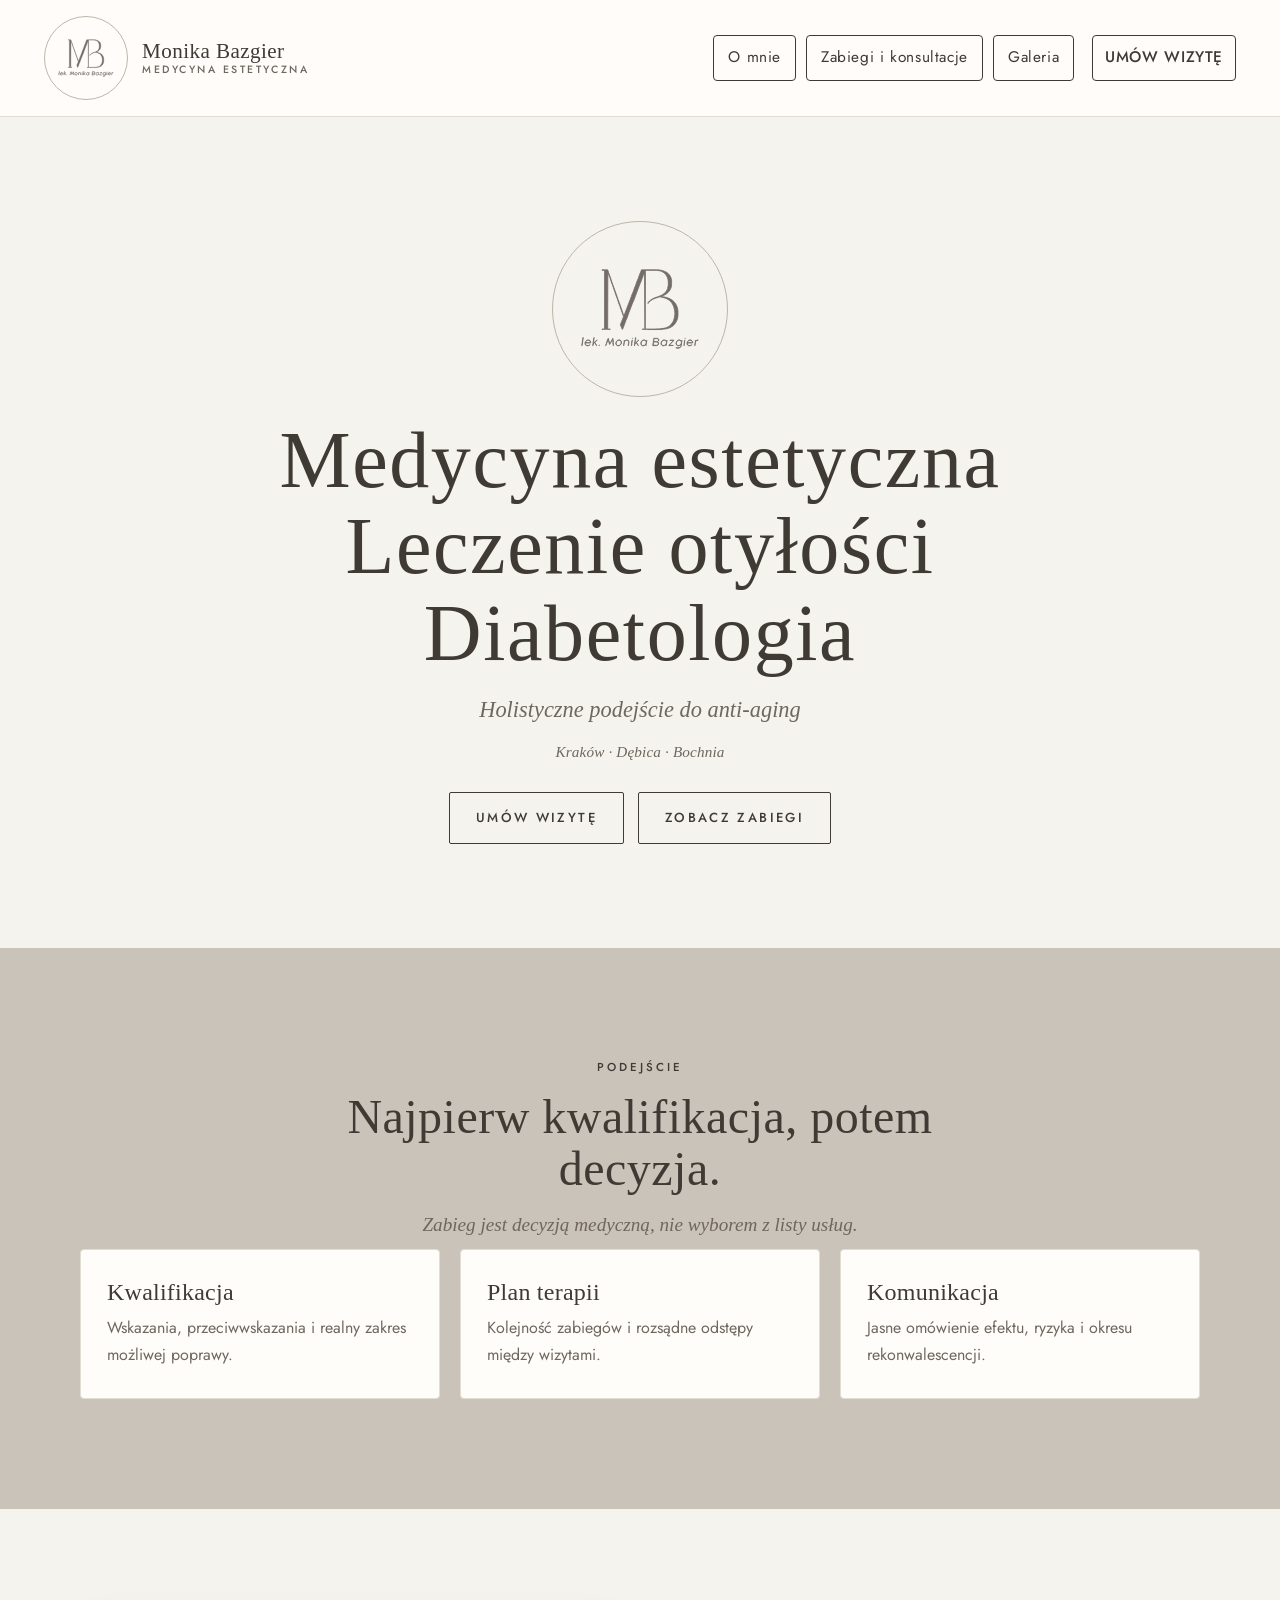
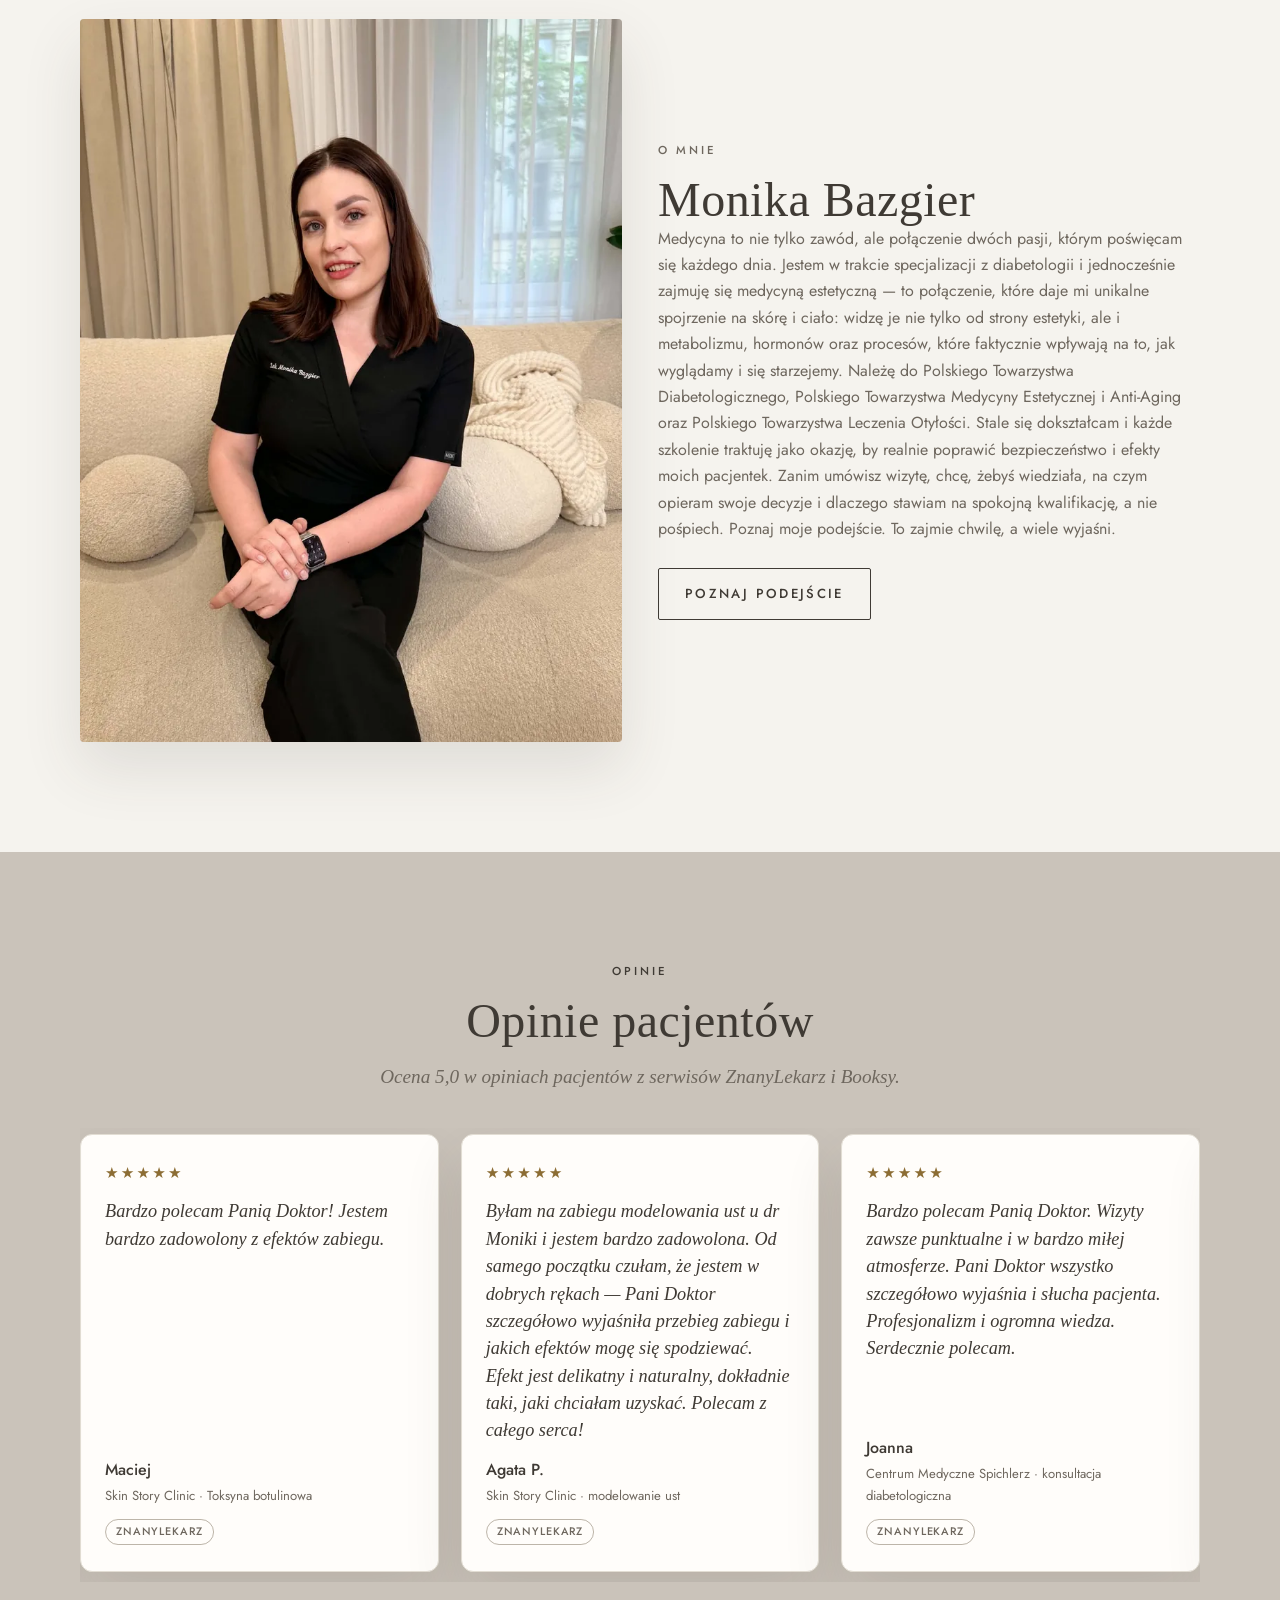
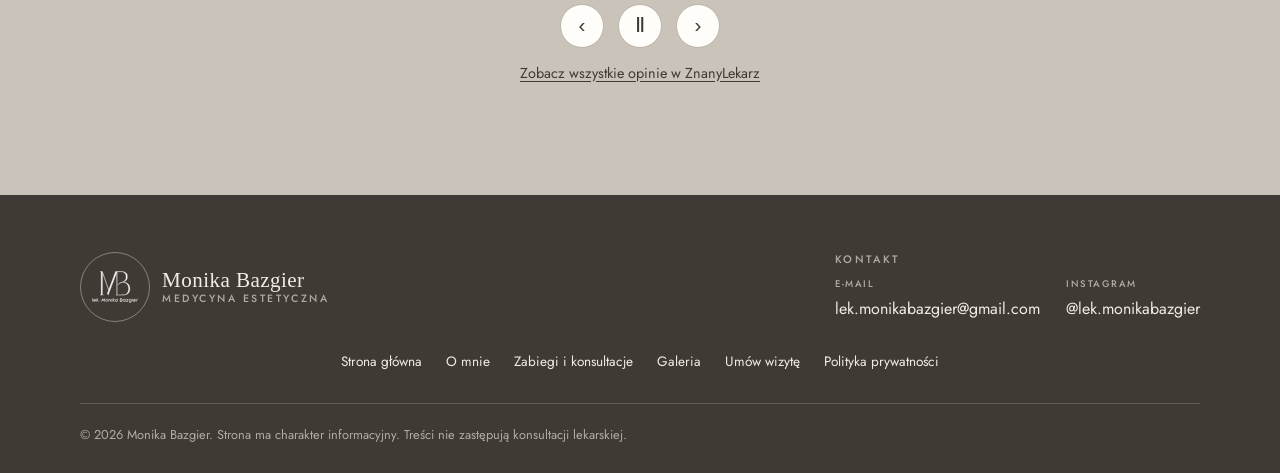
==== commit 7b5c57b5: "Update website content and structure: modify meta descriptions, remove references to Gliwice, and ad" ====
--- a/pages/index.html
+++ b/pages/index.html
@@ -6,7 +6,7 @@
     <title>Medycyna estetyczna Kraków — lek. Monika Bazgier</title>
     <meta
       name="description"
-      content="lek. Monika Bazgier — medycyna estetyczna w Krakowie oraz w Gliwicach, Dębicy i Bochni. Kwalifikacja lekarska, naturalny efekt, bezpieczne zabiegi. Umów wizytę."
+      content="lek. Monika Bazgier — medycyna estetyczna w Krakowie oraz w Dębicy i Bochni. Kwalifikacja lekarska, naturalny efekt, bezpieczne zabiegi. Umów wizytę."
     />
     <meta name="robots" content="index,follow" />
     <meta name="theme-color" content="#f5f3ee" />
@@ -22,7 +22,7 @@
     <meta property="og:locale" content="pl_PL" />
     <meta
       property="og:description"
-      content="lek. Monika Bazgier — medycyna estetyczna w Krakowie oraz w Gliwicach, Dębicy i Bochni. Kwalifikacja lekarska, naturalny efekt, bezpieczne zabiegi. Umów wizytę."
+      content="lek. Monika Bazgier — medycyna estetyczna w Krakowie oraz w Dębicy i Bochni. Kwalifikacja lekarska, naturalny efekt, bezpieczne zabiegi. Umów wizytę."
     />
     <meta
       property="og:image"
@@ -38,7 +38,7 @@
     <meta name="twitter:title" content="Medycyna estetyczna Kraków — lek. Monika Bazgier" />
     <meta
       name="twitter:description"
-      content="lek. Monika Bazgier — medycyna estetyczna w Krakowie oraz w Gliwicach, Dębicy i Bochni. Kwalifikacja lekarska, naturalny efekt, bezpieczne zabiegi. Umów wizytę."
+      content="lek. Monika Bazgier — medycyna estetyczna w Krakowie oraz w Dębicy i Bochni. Kwalifikacja lekarska, naturalny efekt, bezpieczne zabiegi. Umów wizytę."
     />
     <meta
       name="twitter:image"
@@ -87,7 +87,6 @@
             ],
             "areaServed": [
               { "@type": "City", "name": "Kraków" },
-              { "@type": "City", "name": "Gliwice" },
               { "@type": "City", "name": "Dębica" },
               { "@type": "City", "name": "Bochnia" }
             ],
@@ -255,7 +254,7 @@
             Diabetologia
           </h1>
           <p class="hero__tagline">Holistyczne podejście do anti-aging</p>
-          <p class="hero__locations">Kraków · Gliwice · Dębica · Bochnia</p>
+          <p class="hero__locations">Kraków · Dębica · Bochnia</p>
           <div class="hero__actions">
             <a class="btn btn--outline" href="/umow-wizyte">Umów wizytę</a>
             <a class="btn btn--outline" href="/zabiegi">Zobacz zabiegi</a>
@@ -557,30 +556,6 @@
                         <span class="reviews-carousel__source-tag"
                           >ZnanyLekarz</span
                         >
-                      </figcaption>
-                    </figure>
-                  </li>
-
-                  <li class="splide__slide">
-                    <figure class="reviews-carousel__card">
-                      <div
-                        class="reviews-carousel__stars"
-                        role="img"
-                        aria-label="5 na 5 gwiazdek"
-                      >
-                        ★★★★★
-                      </div>
-                      <blockquote class="reviews-carousel__quote">
-                        Zabieg przebiegł bardzo sprawnie, w miłej atmosferze.
-                        Pani doktor Monika wszystko dokładnie tłumaczy i jest
-                        bardzo delikatna. Czuję się zaopiekowana, polecam!
-                      </blockquote>
-                      <figcaption class="reviews-carousel__meta">
-                        <span class="reviews-carousel__author">Paulina P.</span>
-                        <span class="reviews-carousel__detail"
-                          >GlivEstetic · Stymulatory tkankowe</span
-                        >
-                        <span class="reviews-carousel__source-tag">Booksy</span>
                       </figcaption>
                     </figure>
                   </li>
--- a/assets/css/main.css
+++ b/assets/css/main.css
@@ -1413,10 +1413,10 @@
     grid-template-columns: repeat(4, 1fr);
   }
 
-  /* Kraków zajmuje pełną szerokość, a Gliwice, Dębica i Bochnia
+  /* Kraków zajmuje pełną szerokość, a Dębica i Bochnia
      układają się w jednym rzędzie pod spodem. Siatka ma 4 kolumny z tym
      samym odstępem co karty Krakowa, więc kafelki miast mają identyczny
-     rozmiar jak kafelki Krakowa (czwarta kolumna pozostaje pusta). */
+     rozmiar jak kafelki Krakowa (pozostałe kolumny pozostają puste). */
   .locations-groups {
     display: grid;
     grid-template-columns: repeat(4, 1fr);
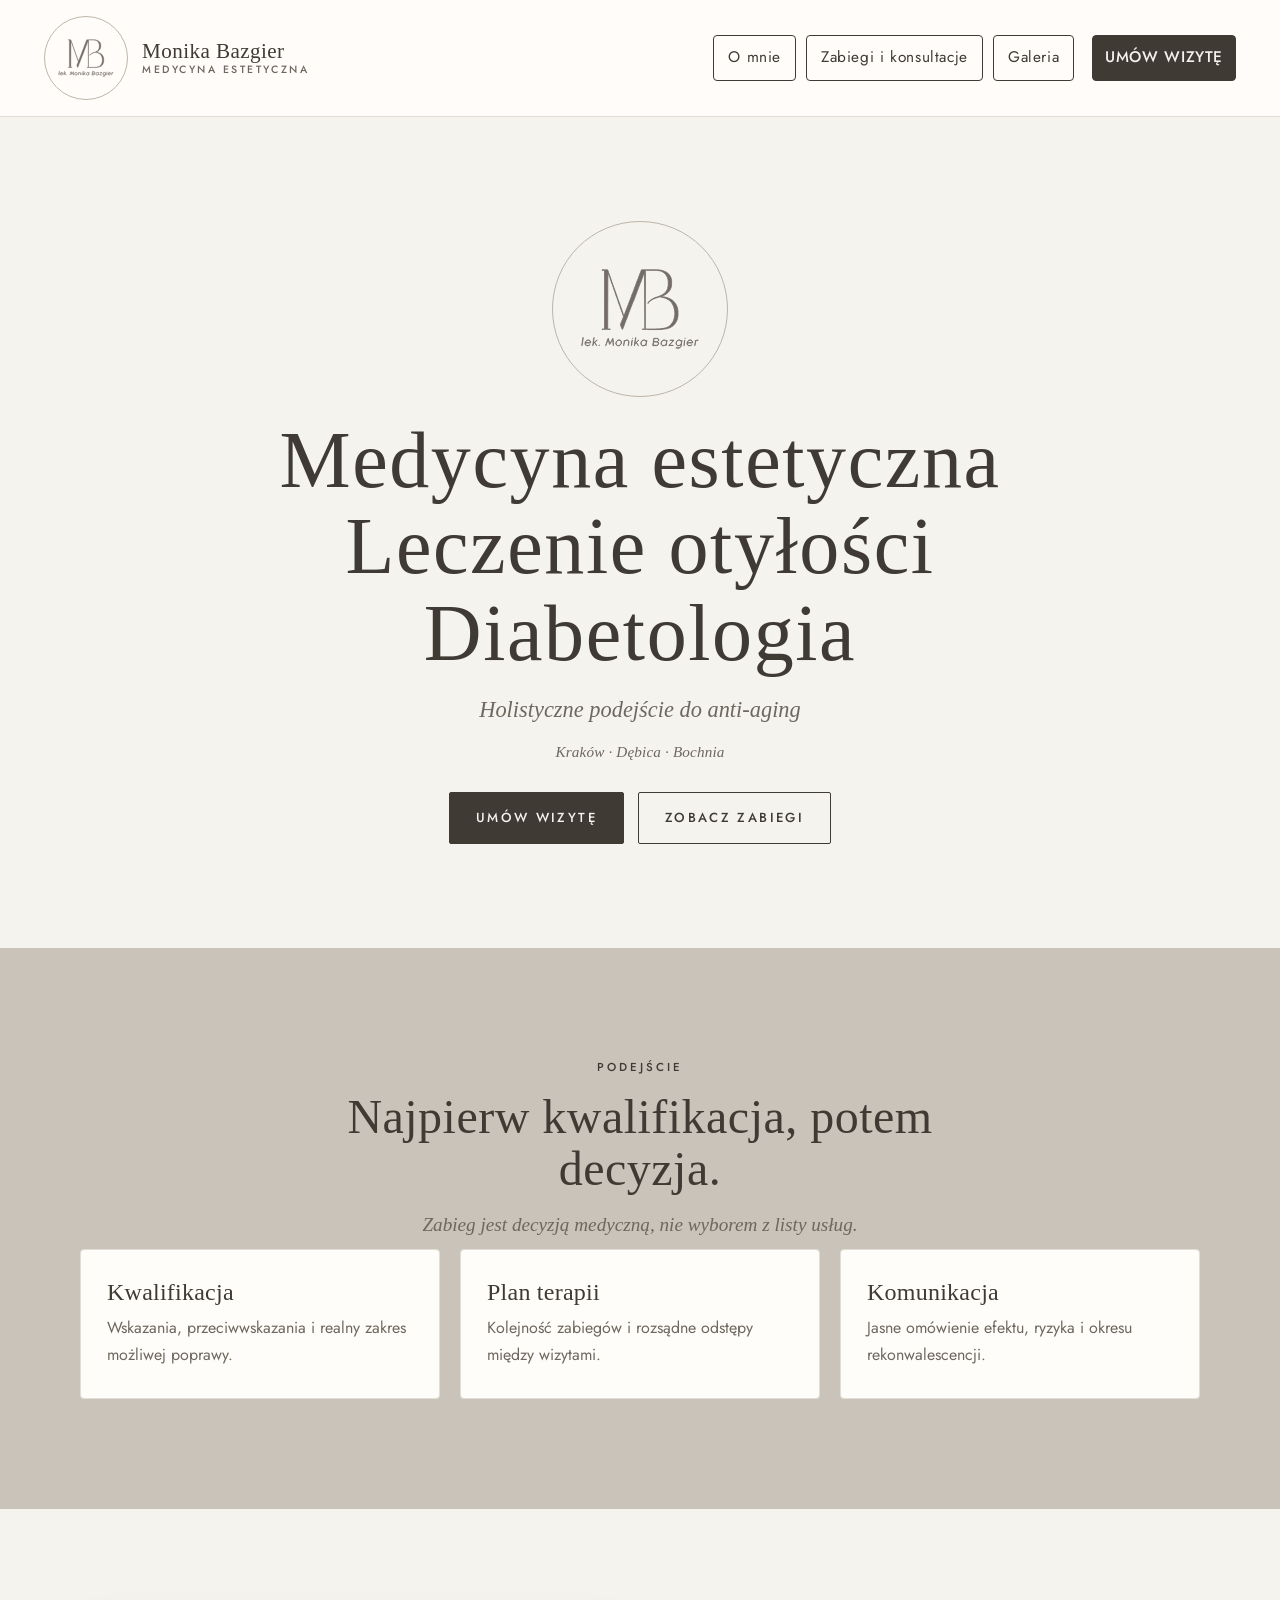
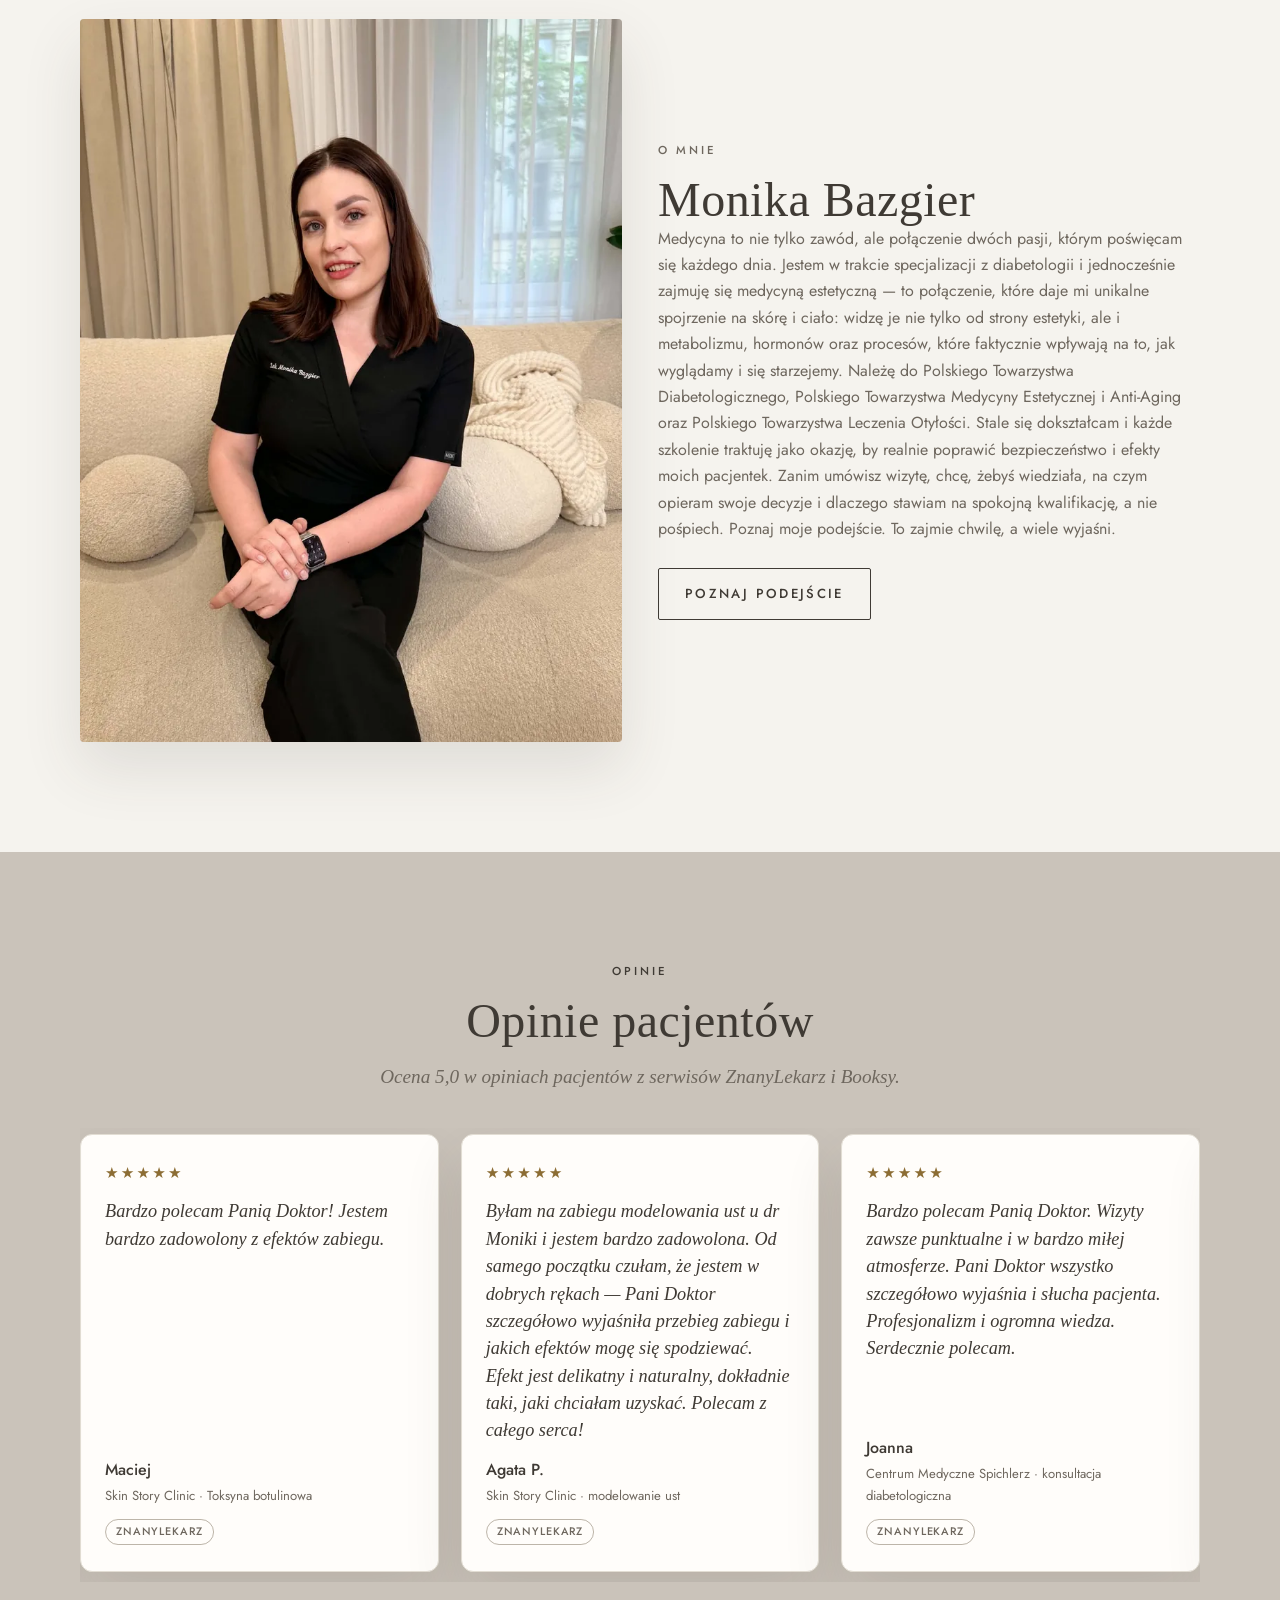
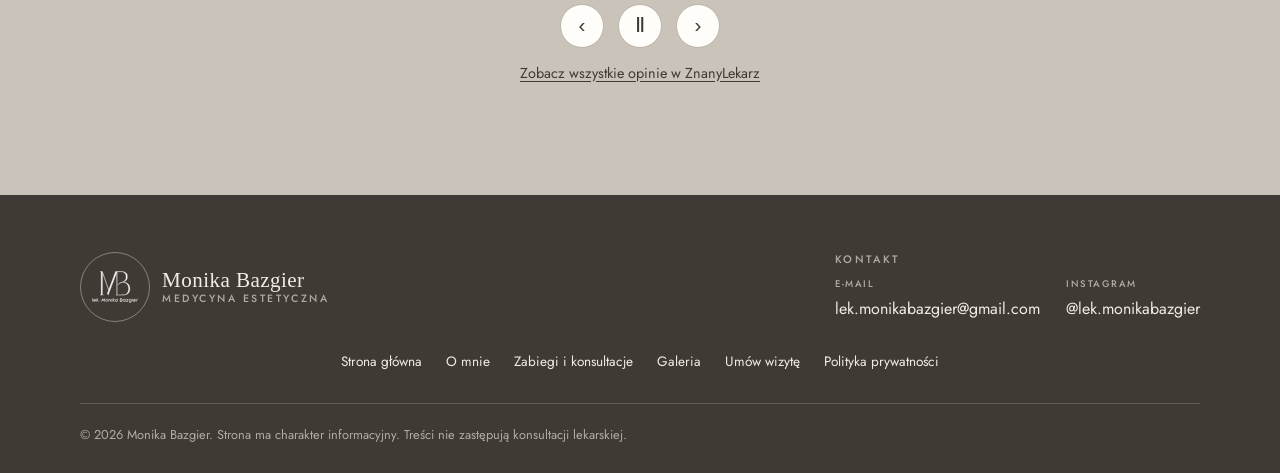
==== commit 90cdefe6: "Add new map images, update styles, and enhance SEO across multiple pages - Added new map images for " ====
--- a/pages/index.html
+++ b/pages/index.html
@@ -14,7 +14,10 @@
     <link rel="canonical" href="https://drmonikabazgier.pl/" />
     <meta property="og:type" content="website" />
     <meta property="og:url" content="https://drmonikabazgier.pl/" />
-    <meta property="og:title" content="Medycyna estetyczna Kraków — lek. Monika Bazgier" />
+    <meta
+      property="og:title"
+      content="Medycyna estetyczna Kraków — lek. Monika Bazgier"
+    />
     <meta
       property="og:site_name"
       content="Monika Bazgier — medycyna estetyczna"
@@ -35,7 +38,10 @@
     <meta property="og:image:width" content="1536" />
     <meta property="og:image:height" content="2048" />
     <meta name="twitter:card" content="summary_large_image" />
-    <meta name="twitter:title" content="Medycyna estetyczna Kraków — lek. Monika Bazgier" />
+    <meta
+      name="twitter:title"
+      content="Medycyna estetyczna Kraków — lek. Monika Bazgier"
+    />
     <meta
       name="twitter:description"
       content="lek. Monika Bazgier — medycyna estetyczna w Krakowie oraz w Dębicy i Bochni. Kwalifikacja lekarska, naturalny efekt, bezpieczne zabiegi. Umów wizytę."
@@ -45,7 +51,7 @@
       content="https://drmonikabazgier.pl/assets/images/about/about-photo.jpg"
     />
     <link rel="stylesheet" href="/assets/css/fonts.css?v=2026-08-27-3" />
-    <link rel="stylesheet" href="/assets/css/main.css?v=2026-08-27-5" />
+    <link rel="stylesheet" href="/assets/css/main.css?v=2026-10-05-6" />
 
     <script type="speculationrules">
       {
@@ -104,63 +110,99 @@
               {
                 "@type": "Review",
                 "author": { "@type": "Person", "name": "Maciej" },
-                "reviewRating": { "@type": "Rating", "ratingValue": "5", "bestRating": "5" },
+                "reviewRating": {
+                  "@type": "Rating",
+                  "ratingValue": "5",
+                  "bestRating": "5"
+                },
                 "reviewBody": "Bardzo polecam Panią Doktor! Jestem bardzo zadowolony z efektów zabiegu.",
                 "publisher": { "@type": "Organization", "name": "ZnanyLekarz" }
               },
               {
                 "@type": "Review",
                 "author": { "@type": "Person", "name": "Agata P." },
-                "reviewRating": { "@type": "Rating", "ratingValue": "5", "bestRating": "5" },
+                "reviewRating": {
+                  "@type": "Rating",
+                  "ratingValue": "5",
+                  "bestRating": "5"
+                },
                 "reviewBody": "Byłam na zabiegu modelowania ust u dr Moniki i jestem bardzo zadowolona. Od samego początku czułam, że jestem w dobrych rękach — Pani Doktor szczegółowo wyjaśniła przebieg zabiegu i jakich efektów mogę się spodziewać. Efekt jest delikatny i naturalny, dokładnie taki, jaki chciałam uzyskać. Polecam z całego serca!",
                 "publisher": { "@type": "Organization", "name": "ZnanyLekarz" }
               },
               {
                 "@type": "Review",
                 "author": { "@type": "Person", "name": "Joanna" },
-                "reviewRating": { "@type": "Rating", "ratingValue": "5", "bestRating": "5" },
+                "reviewRating": {
+                  "@type": "Rating",
+                  "ratingValue": "5",
+                  "bestRating": "5"
+                },
                 "reviewBody": "Bardzo polecam Panią Doktor. Wizyty zawsze punktualne i w bardzo miłej atmosferze. Pani Doktor wszystko szczegółowo wyjaśnia i słucha pacjenta. Profesjonalizm i ogromna wiedza. Serdecznie polecam.",
                 "publisher": { "@type": "Organization", "name": "ZnanyLekarz" }
               },
               {
                 "@type": "Review",
                 "author": { "@type": "Person", "name": "Julia" },
-                "reviewRating": { "@type": "Rating", "ratingValue": "5", "bestRating": "5" },
+                "reviewRating": {
+                  "@type": "Rating",
+                  "ratingValue": "5",
+                  "bestRating": "5"
+                },
                 "reviewBody": "Pani Doktor ma fantastyczne podejście do pacjenta, wszystko dokładnie tłumaczy i słucha. Serdecznie polecam.",
                 "publisher": { "@type": "Organization", "name": "ZnanyLekarz" }
               },
               {
                 "@type": "Review",
                 "author": { "@type": "Person", "name": "Zuzanna" },
-                "reviewRating": { "@type": "Rating", "ratingValue": "5", "bestRating": "5" },
+                "reviewRating": {
+                  "@type": "Rating",
+                  "ratingValue": "5",
+                  "bestRating": "5"
+                },
                 "reviewBody": "Byłam u Pani Doktor na pierwszej wizycie i jestem bardzo zadowolona. To niezwykle profesjonalna, a przy tym ciepła i bardzo miła osoba. Serdecznie polecam!",
                 "publisher": { "@type": "Organization", "name": "ZnanyLekarz" }
               },
               {
                 "@type": "Review",
                 "author": { "@type": "Person", "name": "Piotr" },
-                "reviewRating": { "@type": "Rating", "ratingValue": "5", "bestRating": "5" },
+                "reviewRating": {
+                  "@type": "Rating",
+                  "ratingValue": "5",
+                  "bestRating": "5"
+                },
                 "reviewBody": "Bardzo polecam Panią Doktor. Wizyta w bardzo miłej atmosferze, dokładne wyjaśnienia, konkretny plan działań i dobre słowo, że wyleczymy moje dolegliwości.",
                 "publisher": { "@type": "Organization", "name": "ZnanyLekarz" }
               },
               {
                 "@type": "Review",
                 "author": { "@type": "Person", "name": "Marek" },
-                "reviewRating": { "@type": "Rating", "ratingValue": "5", "bestRating": "5" },
+                "reviewRating": {
+                  "@type": "Rating",
+                  "ratingValue": "5",
+                  "bestRating": "5"
+                },
                 "reviewBody": "Bardzo pozytywne nastawienie do pacjenta, szczegółowy wywiad, fachowość.",
                 "publisher": { "@type": "Organization", "name": "ZnanyLekarz" }
               },
               {
                 "@type": "Review",
                 "author": { "@type": "Person", "name": "B.W." },
-                "reviewRating": { "@type": "Rating", "ratingValue": "5", "bestRating": "5" },
+                "reviewRating": {
+                  "@type": "Rating",
+                  "ratingValue": "5",
+                  "bestRating": "5"
+                },
                 "reviewBody": "Bardzo sympatyczna Pani Doktor, stosuje skuteczne metody leczenia, udziela odpowiedzi na każde zadane pytanie i prowadzi rozmowę w miłej atmosferze gabinetu.",
                 "publisher": { "@type": "Organization", "name": "ZnanyLekarz" }
               },
               {
                 "@type": "Review",
                 "author": { "@type": "Person", "name": "Paulina P." },
-                "reviewRating": { "@type": "Rating", "ratingValue": "5", "bestRating": "5" },
+                "reviewRating": {
+                  "@type": "Rating",
+                  "ratingValue": "5",
+                  "bestRating": "5"
+                },
                 "reviewBody": "Zabieg przebiegł bardzo sprawnie, w miłej atmosferze. Pani doktor Monika wszystko dokładnie tłumaczy i jest bardzo delikatna. Czuję się zaopiekowana, polecam!",
                 "publisher": { "@type": "Organization", "name": "Booksy" }
               }
@@ -184,11 +226,7 @@
     </noscript>
 
     <header class="site-header" data-header>
-      <a
-        class="brand"
-        href="/"
-        aria-label="Monika Bazgier — strona główna"
-      >
+      <a class="brand" href="/" aria-label="Monika Bazgier — strona główna">
         <span class="brand__mark" aria-hidden="true"
           ><img
             class="brand__mark-img"
@@ -226,10 +264,7 @@
         <a href="/o-mnie" data-navlink>O mnie</a>
         <a href="/zabiegi" data-navlink>Zabiegi i konsultacje</a>
         <a href="/galeria" data-navlink>Galeria</a>
-        <a
-          class="btn btn--outline nav__cta"
-          href="/umow-wizyte"
-          data-navlink
+        <a class="btn btn--solid nav__cta" href="/umow-wizyte" data-navlink
           >Umów wizytę</a
         >
       </nav>
@@ -256,7 +291,7 @@
           <p class="hero__tagline">Holistyczne podejście do anti-aging</p>
           <p class="hero__locations">Kraków · Dębica · Bochnia</p>
           <div class="hero__actions">
-            <a class="btn btn--outline" href="/umow-wizyte">Umów wizytę</a>
+            <a class="btn btn--solid" href="/umow-wizyte">Umów wizytę</a>
             <a class="btn btn--outline" href="/zabiegi">Zobacz zabiegi</a>
           </div>
         </div>
@@ -294,7 +329,10 @@
         <div class="container split">
           <div class="split__media">
             <picture>
-              <source type="image/webp" srcset="/assets/images/about/about-photo.webp" />
+              <source
+                type="image/webp"
+                srcset="/assets/images/about/about-photo.webp"
+              />
               <img
                 src="/assets/images/about/about-photo.jpg"
                 alt="Monika Bazgier — lekarz medycyny estetycznej"
--- a/assets/css/main.css
+++ b/assets/css/main.css
@@ -81,7 +81,135 @@
 
 /* ---------- Splide core (wbudowane lokalnie z @splidejs/splide 4.1.4,
    wcześniej ładowane z CDN jako zasób blokujący renderowanie) ---------- */
-@keyframes splide-loading{0%{transform:rotate(0)}to{transform:rotate(1turn)}}.splide__track--draggable{-webkit-touch-callout:none;-webkit-user-select:none;-ms-user-select:none;user-select:none}.splide__track--fade>.splide__list>.splide__slide{margin:0!important;opacity:0;z-index:0}.splide__track--fade>.splide__list>.splide__slide.is-active{opacity:1;z-index:1}.splide--rtl{direction:rtl}.splide__track--ttb>.splide__list{display:block}.splide__container{box-sizing:border-box;position:relative}.splide__list{backface-visibility:hidden;display:-ms-flexbox;display:flex;height:100%;margin:0!important;padding:0!important}.splide.is-initialized:not(.is-active) .splide__list{display:block}.splide__pagination{-ms-flex-align:center;align-items:center;display:-ms-flexbox;display:flex;-ms-flex-wrap:wrap;flex-wrap:wrap;-ms-flex-pack:center;justify-content:center;margin:0;pointer-events:none}.splide__pagination li{display:inline-block;line-height:1;list-style-type:none;margin:0;pointer-events:auto}.splide:not(.is-overflow) .splide__pagination{display:none}.splide__progress__bar{width:0}.splide{position:relative}.js .splide{visibility:hidden}.splide.is-initialized,.splide.is-rendered{visibility:visible}.splide__slide{backface-visibility:hidden;box-sizing:border-box;-ms-flex-negative:0;flex-shrink:0;list-style-type:none!important;margin:0;position:relative}.splide__slide img{vertical-align:bottom}.splide__spinner{animation:splide-loading 1s linear infinite;border:2px solid #999;border-left-color:transparent;border-radius:50%;bottom:0;contain:strict;display:inline-block;height:20px;left:0;margin:auto;position:absolute;right:0;top:0;width:20px}.splide__sr{clip:rect(0 0 0 0);border:0;height:1px;margin:-1px;overflow:hidden;padding:0;position:absolute;width:1px}.splide__toggle.is-active .splide__toggle__play,.splide__toggle__pause{display:none}.splide__toggle.is-active .splide__toggle__pause{display:inline}.splide__track{overflow:hidden;position:relative;z-index:0}
+@keyframes splide-loading {
+  0% {
+    transform: rotate(0);
+  }
+  to {
+    transform: rotate(1turn);
+  }
+}
+.splide__track--draggable {
+  -webkit-touch-callout: none;
+  -webkit-user-select: none;
+  -ms-user-select: none;
+  user-select: none;
+}
+.splide__track--fade > .splide__list > .splide__slide {
+  margin: 0 !important;
+  opacity: 0;
+  z-index: 0;
+}
+.splide__track--fade > .splide__list > .splide__slide.is-active {
+  opacity: 1;
+  z-index: 1;
+}
+.splide--rtl {
+  direction: rtl;
+}
+.splide__track--ttb > .splide__list {
+  display: block;
+}
+.splide__container {
+  box-sizing: border-box;
+  position: relative;
+}
+.splide__list {
+  backface-visibility: hidden;
+  display: -ms-flexbox;
+  display: flex;
+  height: 100%;
+  margin: 0 !important;
+  padding: 0 !important;
+}
+.splide.is-initialized:not(.is-active) .splide__list {
+  display: block;
+}
+.splide__pagination {
+  -ms-flex-align: center;
+  align-items: center;
+  display: -ms-flexbox;
+  display: flex;
+  -ms-flex-wrap: wrap;
+  flex-wrap: wrap;
+  -ms-flex-pack: center;
+  justify-content: center;
+  margin: 0;
+  pointer-events: none;
+}
+.splide__pagination li {
+  display: inline-block;
+  line-height: 1;
+  list-style-type: none;
+  margin: 0;
+  pointer-events: auto;
+}
+.splide:not(.is-overflow) .splide__pagination {
+  display: none;
+}
+.splide__progress__bar {
+  width: 0;
+}
+.splide {
+  position: relative;
+}
+.js .splide {
+  visibility: hidden;
+}
+.splide.is-initialized,
+.splide.is-rendered {
+  visibility: visible;
+}
+.splide__slide {
+  backface-visibility: hidden;
+  box-sizing: border-box;
+  -ms-flex-negative: 0;
+  flex-shrink: 0;
+  list-style-type: none !important;
+  margin: 0;
+  position: relative;
+}
+.splide__slide img {
+  vertical-align: bottom;
+}
+.splide__spinner {
+  animation: splide-loading 1s linear infinite;
+  border: 2px solid #999;
+  border-left-color: transparent;
+  border-radius: 50%;
+  bottom: 0;
+  contain: strict;
+  display: inline-block;
+  height: 20px;
+  left: 0;
+  margin: auto;
+  position: absolute;
+  right: 0;
+  top: 0;
+  width: 20px;
+}
+.splide__sr {
+  clip: rect(0 0 0 0);
+  border: 0;
+  height: 1px;
+  margin: -1px;
+  overflow: hidden;
+  padding: 0;
+  position: absolute;
+  width: 1px;
+}
+.splide__toggle.is-active .splide__toggle__play,
+.splide__toggle__pause {
+  display: none;
+}
+.splide__toggle.is-active .splide__toggle__pause {
+  display: inline;
+}
+.splide__track {
+  overflow: hidden;
+  position: relative;
+  z-index: 0;
+}
 
 /* ---------- Layout helpers ---------- */
 .band {
@@ -179,6 +307,20 @@
   background: var(--ink);
 }
 
+/* Główne wezwanie do działania — wypełniony wariant, żeby odróżniał się od
+   akcji drugorzędnych. Na hover zamienia się miejscami z .btn--outline. */
+.btn--solid {
+  color: var(--cream);
+  background: var(--ink);
+  border-color: var(--ink);
+}
+
+.btn--solid:hover,
+.btn--solid:focus-visible {
+  color: var(--ink);
+  background: transparent;
+}
+
 /* ---------- Skip link ---------- */
 .skip-link {
   position: fixed;
@@ -331,11 +473,11 @@
   font-size: 0.96rem;
   letter-spacing: 0.04em;
   text-decoration: none;
-  color: var(--ink);
   border-radius: 4px;
 }
 
 .site-nav a:not(.btn) {
+  color: var(--ink);
   border: 1px solid var(--ink);
   transition:
     background-color 0.25s ease,
@@ -1247,7 +1389,7 @@
 }
 
 .location-card__map-link:focus-visible {
-  outline: 3px solid var(--accent);
+  outline: 3px solid var(--ink);
   outline-offset: -3px;
 }
 
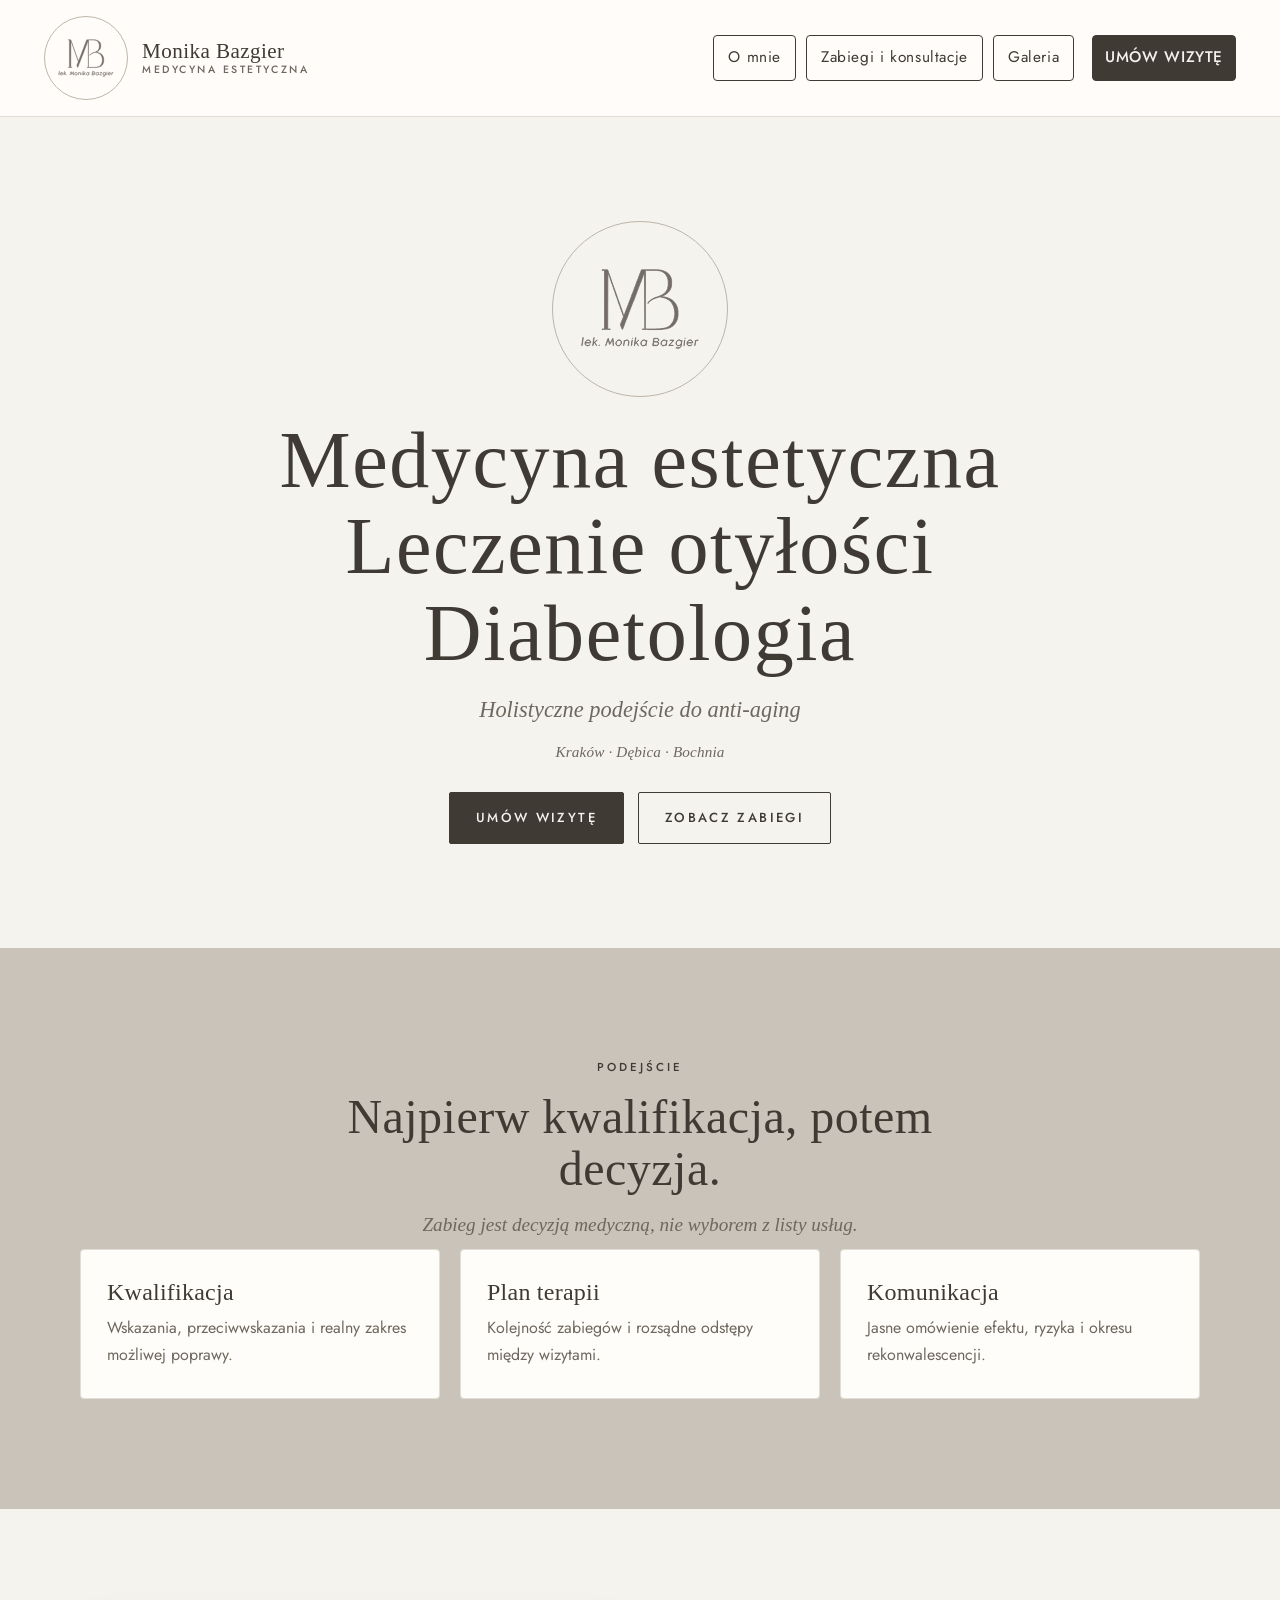
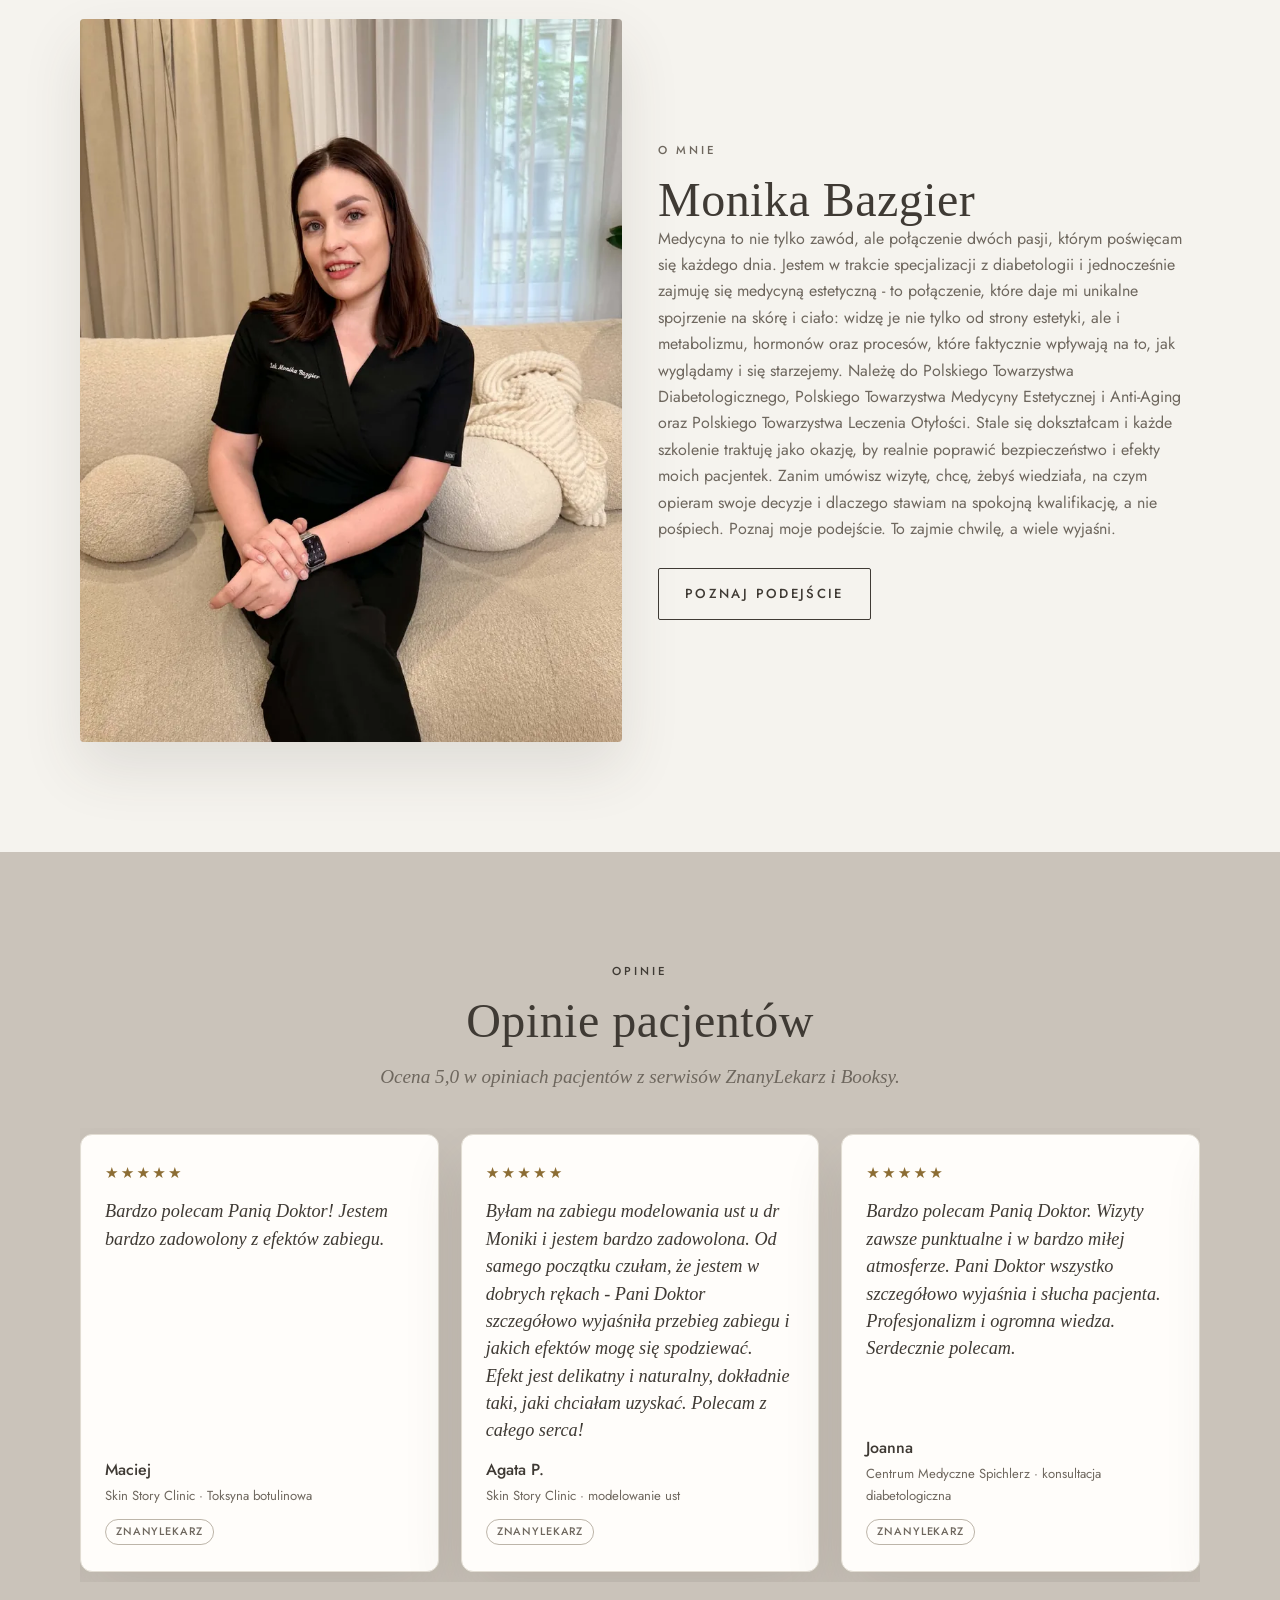
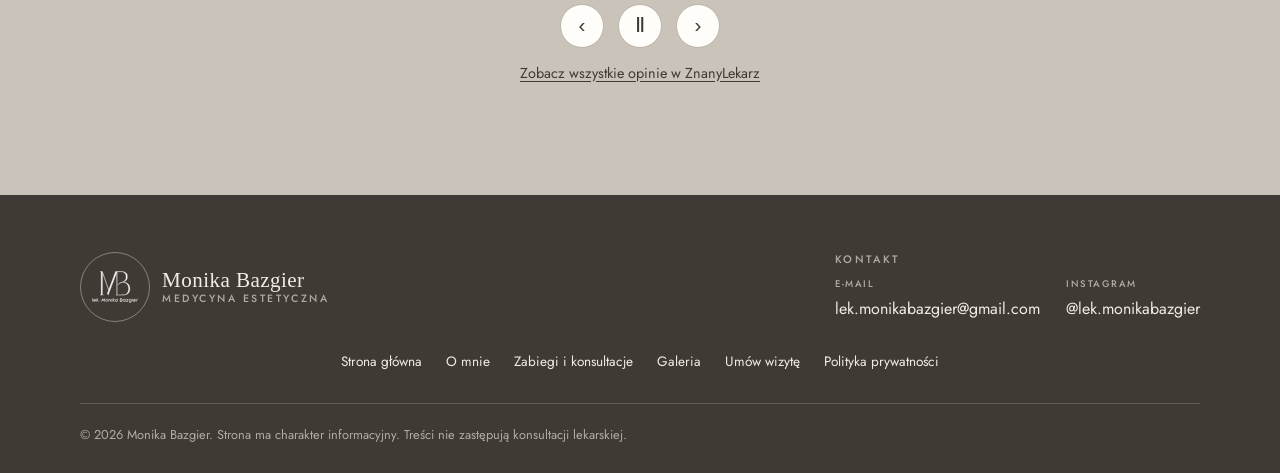
==== commit 4587abf5: "Update titles and descriptions across multiple pages to replace em dashes with hyphens for consisten" ====
--- a/pages/index.html
+++ b/pages/index.html
@@ -3,10 +3,10 @@
   <head>
     <meta charset="utf-8" />
     <meta name="viewport" content="width=device-width, initial-scale=1" />
-    <title>Medycyna estetyczna Kraków — lek. Monika Bazgier</title>
+    <title>Medycyna estetyczna Kraków - lek. Monika Bazgier</title>
     <meta
       name="description"
-      content="lek. Monika Bazgier — medycyna estetyczna w Krakowie oraz w Dębicy i Bochni. Kwalifikacja lekarska, naturalny efekt, bezpieczne zabiegi. Umów wizytę."
+      content="lek. Monika Bazgier - medycyna estetyczna w Krakowie oraz w Dębicy i Bochni. Kwalifikacja lekarska, naturalny efekt, bezpieczne zabiegi. Umów wizytę."
     />
     <meta name="robots" content="index,follow" />
     <meta name="theme-color" content="#f5f3ee" />
@@ -16,16 +16,16 @@
     <meta property="og:url" content="https://drmonikabazgier.pl/" />
     <meta
       property="og:title"
-      content="Medycyna estetyczna Kraków — lek. Monika Bazgier"
+      content="Medycyna estetyczna Kraków - lek. Monika Bazgier"
     />
     <meta
       property="og:site_name"
-      content="Monika Bazgier — medycyna estetyczna"
+      content="Monika Bazgier - medycyna estetyczna"
     />
     <meta property="og:locale" content="pl_PL" />
     <meta
       property="og:description"
-      content="lek. Monika Bazgier — medycyna estetyczna w Krakowie oraz w Dębicy i Bochni. Kwalifikacja lekarska, naturalny efekt, bezpieczne zabiegi. Umów wizytę."
+      content="lek. Monika Bazgier - medycyna estetyczna w Krakowie oraz w Dębicy i Bochni. Kwalifikacja lekarska, naturalny efekt, bezpieczne zabiegi. Umów wizytę."
     />
     <meta
       property="og:image"
@@ -33,18 +33,18 @@
     />
     <meta
       property="og:image:alt"
-      content="Monika Bazgier — lekarz medycyny estetycznej"
+      content="Monika Bazgier - lekarz medycyny estetycznej"
     />
     <meta property="og:image:width" content="1536" />
     <meta property="og:image:height" content="2048" />
     <meta name="twitter:card" content="summary_large_image" />
     <meta
       name="twitter:title"
-      content="Medycyna estetyczna Kraków — lek. Monika Bazgier"
+      content="Medycyna estetyczna Kraków - lek. Monika Bazgier"
     />
     <meta
       name="twitter:description"
-      content="lek. Monika Bazgier — medycyna estetyczna w Krakowie oraz w Dębicy i Bochni. Kwalifikacja lekarska, naturalny efekt, bezpieczne zabiegi. Umów wizytę."
+      content="lek. Monika Bazgier - medycyna estetyczna w Krakowie oraz w Dębicy i Bochni. Kwalifikacja lekarska, naturalny efekt, bezpieczne zabiegi. Umów wizytę."
     />
     <meta
       name="twitter:image"
@@ -72,7 +72,7 @@
           {
             "@type": "WebSite",
             "@id": "https://drmonikabazgier.pl/#website",
-            "name": "Monika Bazgier — medycyna estetyczna",
+            "name": "Monika Bazgier - medycyna estetyczna",
             "url": "https://drmonikabazgier.pl/",
             "inLanguage": "pl-PL"
           },
@@ -80,7 +80,7 @@
             "@type": "Physician",
             "@id": "https://drmonikabazgier.pl/#physician",
             "name": "Monika Bazgier",
-            "description": "Lekarz medycyny estetycznej w Krakowie — indywidualne podejście, kwalifikacja i naturalny efekt.",
+            "description": "Lekarz medycyny estetycznej w Krakowie - indywidualne podejście, kwalifikacja i naturalny efekt.",
             "url": "https://drmonikabazgier.pl/",
             "image": "https://drmonikabazgier.pl/assets/images/about/about-photo.jpg",
             "knowsAbout": [
@@ -126,7 +126,7 @@
                   "ratingValue": "5",
                   "bestRating": "5"
                 },
-                "reviewBody": "Byłam na zabiegu modelowania ust u dr Moniki i jestem bardzo zadowolona. Od samego początku czułam, że jestem w dobrych rękach — Pani Doktor szczegółowo wyjaśniła przebieg zabiegu i jakich efektów mogę się spodziewać. Efekt jest delikatny i naturalny, dokładnie taki, jaki chciałam uzyskać. Polecam z całego serca!",
+                "reviewBody": "Byłam na zabiegu modelowania ust u dr Moniki i jestem bardzo zadowolona. Od samego początku czułam, że jestem w dobrych rękach - Pani Doktor szczegółowo wyjaśniła przebieg zabiegu i jakich efektów mogę się spodziewać. Efekt jest delikatny i naturalny, dokładnie taki, jaki chciałam uzyskać. Polecam z całego serca!",
                 "publisher": { "@type": "Organization", "name": "ZnanyLekarz" }
               },
               {
@@ -226,7 +226,7 @@
     </noscript>
 
     <header class="site-header" data-header>
-      <a class="brand" href="/" aria-label="Monika Bazgier — strona główna">
+      <a class="brand" href="/" aria-label="Monika Bazgier - strona główna">
         <span class="brand__mark" aria-hidden="true"
           ><img
             class="brand__mark-img"
@@ -335,7 +335,7 @@
               />
               <img
                 src="/assets/images/about/about-photo.jpg"
-                alt="Monika Bazgier — lekarz medycyny estetycznej"
+                alt="Monika Bazgier - lekarz medycyny estetycznej"
                 width="1536"
                 height="2048"
                 loading="lazy"
@@ -349,7 +349,7 @@
             <p>
               Medycyna to nie tylko zawód, ale połączenie dwóch pasji, którym
               poświęcam się każdego dnia. Jestem w trakcie specjalizacji z
-              diabetologii i jednocześnie zajmuję się medycyną estetyczną — to
+              diabetologii i jednocześnie zajmuję się medycyną estetyczną - to
               połączenie, które daje mi unikalne spojrzenie na skórę i ciało:
               widzę je nie tylko od strony estetyki, ale i metabolizmu, hormonów
               oraz procesów, które faktycznie wpływają na to, jak wyglądamy i
@@ -422,7 +422,7 @@
                       <blockquote class="reviews-carousel__quote">
                         Byłam na zabiegu modelowania ust u dr Moniki i jestem
                         bardzo zadowolona. Od samego początku czułam, że jestem
-                        w dobrych rękach — Pani Doktor szczegółowo wyjaśniła
+                        w dobrych rękach - Pani Doktor szczegółowo wyjaśniła
                         przebieg zabiegu i jakich efektów mogę się spodziewać.
                         Efekt jest delikatny i naturalny, dokładnie taki, jaki
                         chciałam uzyskać. Polecam z całego serca!
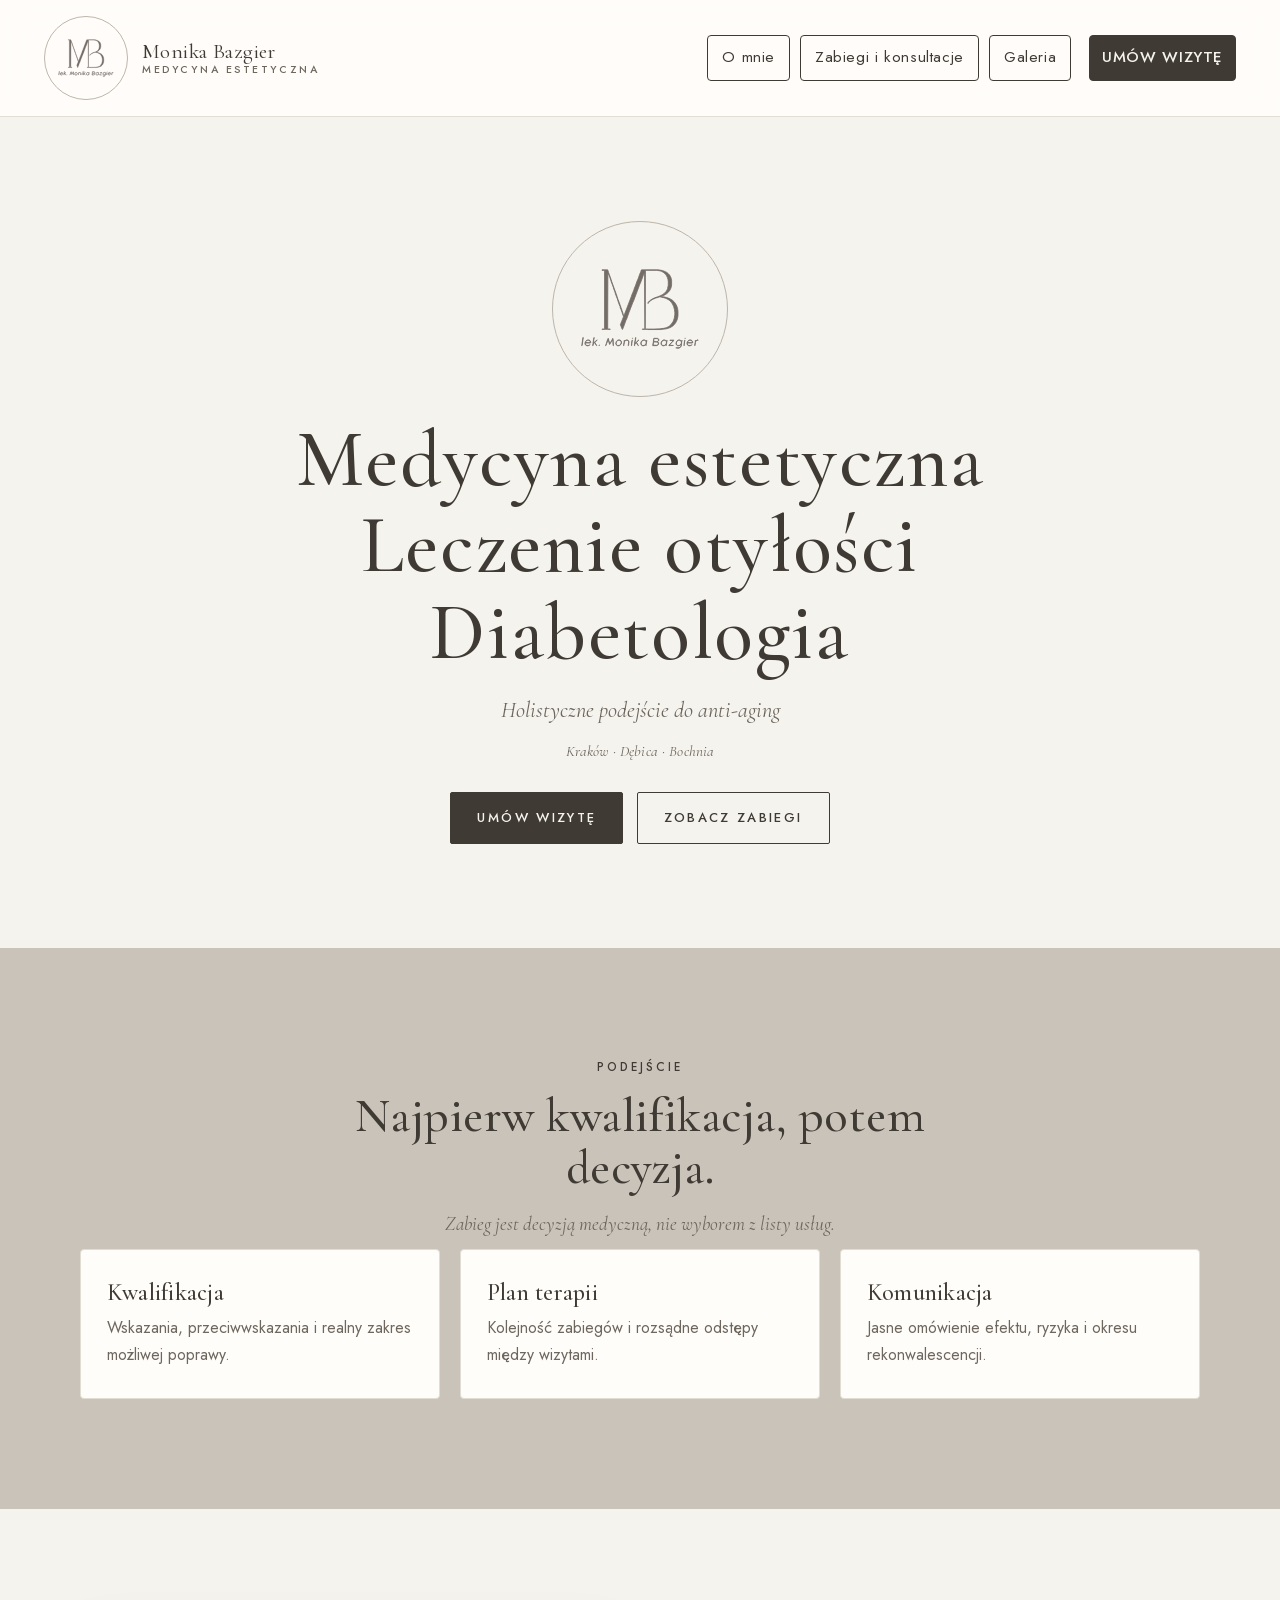
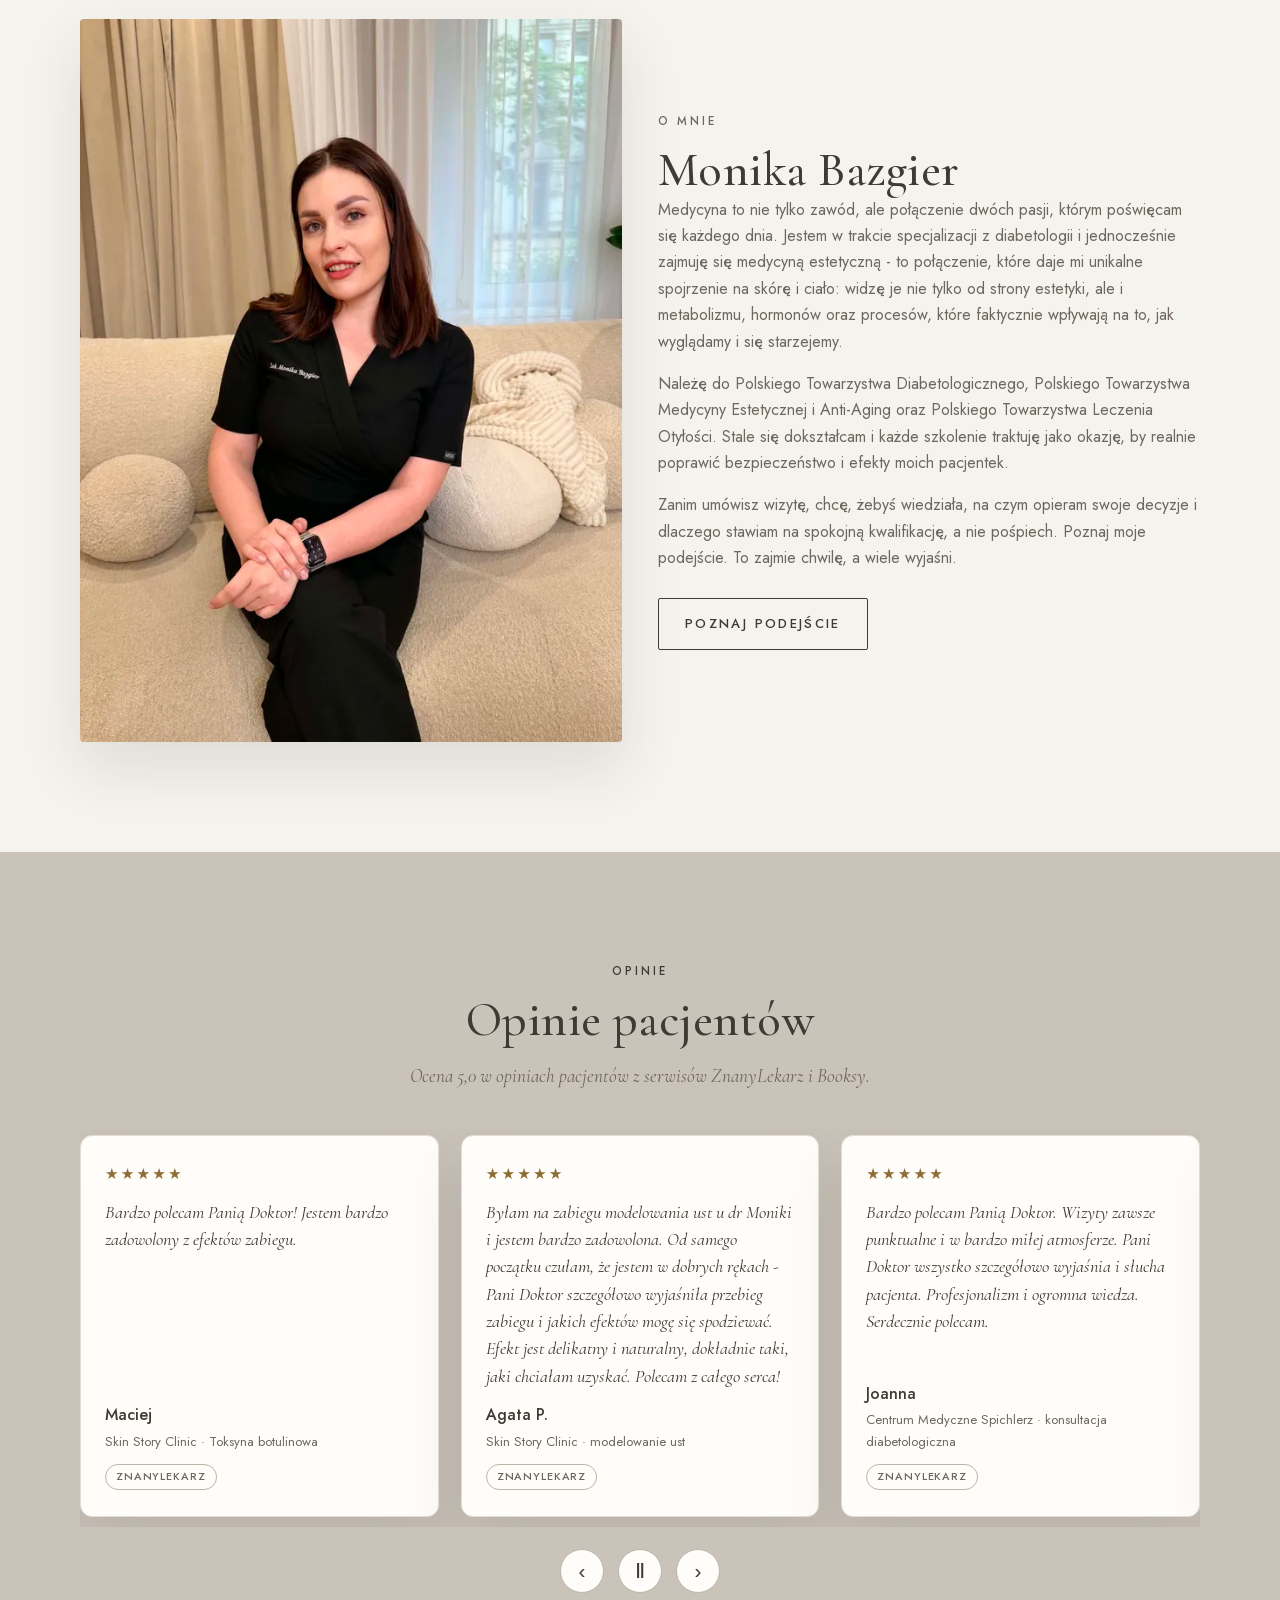
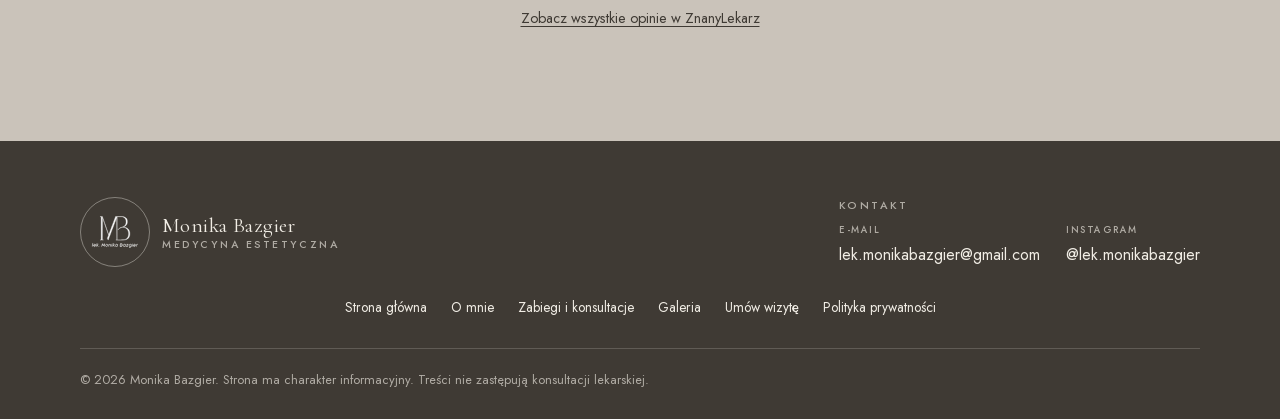
==== commit 2bf1ad30: "Update meta tags and image references across multiple pages; adjust image dimensions and improve SEO" ====
--- a/pages/index.html
+++ b/pages/index.html
@@ -29,14 +29,14 @@
     />
     <meta
       property="og:image"
-      content="https://drmonikabazgier.pl/assets/images/about/about-photo.jpg"
+      content="https://drmonikabazgier.pl/assets/images/og/og-image.jpg"
     />
     <meta
       property="og:image:alt"
-      content="Monika Bazgier - lekarz medycyny estetycznej"
-    />
-    <meta property="og:image:width" content="1536" />
-    <meta property="og:image:height" content="2048" />
+      content="lek. Monika Bazgier - medycyna estetyczna: Kraków, Dębica, Bochnia"
+    />
+    <meta property="og:image:width" content="1200" />
+    <meta property="og:image:height" content="630" />
     <meta name="twitter:card" content="summary_large_image" />
     <meta
       name="twitter:title"
@@ -48,10 +48,10 @@
     />
     <meta
       name="twitter:image"
-      content="https://drmonikabazgier.pl/assets/images/about/about-photo.jpg"
-    />
-    <link rel="stylesheet" href="/assets/css/fonts.css?v=2026-08-27-3" />
-    <link rel="stylesheet" href="/assets/css/main.css?v=2026-10-05-6" />
+      content="https://drmonikabazgier.pl/assets/images/og/og-image.jpg"
+    />
+    <link rel="stylesheet" href="/assets/css/fonts.css?v=2026-10-05-7" />
+    <link rel="stylesheet" href="/assets/css/main.css?v=2026-10-05-7" />
 
     <script type="speculationrules">
       {
@@ -99,113 +99,6 @@
             "sameAs": [
               "https://www.znanylekarz.pl/monika-bazgier/diabetolog-lekarze-wykonujacy-zabiegi-medycyny-estetycznej/krakow",
               "https://www.instagram.com/lek.monikabazgier/"
-            ],
-            "aggregateRating": {
-              "@type": "AggregateRating",
-              "ratingValue": "5.0",
-              "bestRating": "5",
-              "reviewCount": "9"
-            },
-            "review": [
-              {
-                "@type": "Review",
-                "author": { "@type": "Person", "name": "Maciej" },
-                "reviewRating": {
-                  "@type": "Rating",
-                  "ratingValue": "5",
-                  "bestRating": "5"
-                },
-                "reviewBody": "Bardzo polecam Panią Doktor! Jestem bardzo zadowolony z efektów zabiegu.",
-                "publisher": { "@type": "Organization", "name": "ZnanyLekarz" }
-              },
-              {
-                "@type": "Review",
-                "author": { "@type": "Person", "name": "Agata P." },
-                "reviewRating": {
-                  "@type": "Rating",
-                  "ratingValue": "5",
-                  "bestRating": "5"
-                },
-                "reviewBody": "Byłam na zabiegu modelowania ust u dr Moniki i jestem bardzo zadowolona. Od samego początku czułam, że jestem w dobrych rękach - Pani Doktor szczegółowo wyjaśniła przebieg zabiegu i jakich efektów mogę się spodziewać. Efekt jest delikatny i naturalny, dokładnie taki, jaki chciałam uzyskać. Polecam z całego serca!",
-                "publisher": { "@type": "Organization", "name": "ZnanyLekarz" }
-              },
-              {
-                "@type": "Review",
-                "author": { "@type": "Person", "name": "Joanna" },
-                "reviewRating": {
-                  "@type": "Rating",
-                  "ratingValue": "5",
-                  "bestRating": "5"
-                },
-                "reviewBody": "Bardzo polecam Panią Doktor. Wizyty zawsze punktualne i w bardzo miłej atmosferze. Pani Doktor wszystko szczegółowo wyjaśnia i słucha pacjenta. Profesjonalizm i ogromna wiedza. Serdecznie polecam.",
-                "publisher": { "@type": "Organization", "name": "ZnanyLekarz" }
-              },
-              {
-                "@type": "Review",
-                "author": { "@type": "Person", "name": "Julia" },
-                "reviewRating": {
-                  "@type": "Rating",
-                  "ratingValue": "5",
-                  "bestRating": "5"
-                },
-                "reviewBody": "Pani Doktor ma fantastyczne podejście do pacjenta, wszystko dokładnie tłumaczy i słucha. Serdecznie polecam.",
-                "publisher": { "@type": "Organization", "name": "ZnanyLekarz" }
-              },
-              {
-                "@type": "Review",
-                "author": { "@type": "Person", "name": "Zuzanna" },
-                "reviewRating": {
-                  "@type": "Rating",
-                  "ratingValue": "5",
-                  "bestRating": "5"
-                },
-                "reviewBody": "Byłam u Pani Doktor na pierwszej wizycie i jestem bardzo zadowolona. To niezwykle profesjonalna, a przy tym ciepła i bardzo miła osoba. Serdecznie polecam!",
-                "publisher": { "@type": "Organization", "name": "ZnanyLekarz" }
-              },
-              {
-                "@type": "Review",
-                "author": { "@type": "Person", "name": "Piotr" },
-                "reviewRating": {
-                  "@type": "Rating",
-                  "ratingValue": "5",
-                  "bestRating": "5"
-                },
-                "reviewBody": "Bardzo polecam Panią Doktor. Wizyta w bardzo miłej atmosferze, dokładne wyjaśnienia, konkretny plan działań i dobre słowo, że wyleczymy moje dolegliwości.",
-                "publisher": { "@type": "Organization", "name": "ZnanyLekarz" }
-              },
-              {
-                "@type": "Review",
-                "author": { "@type": "Person", "name": "Marek" },
-                "reviewRating": {
-                  "@type": "Rating",
-                  "ratingValue": "5",
-                  "bestRating": "5"
-                },
-                "reviewBody": "Bardzo pozytywne nastawienie do pacjenta, szczegółowy wywiad, fachowość.",
-                "publisher": { "@type": "Organization", "name": "ZnanyLekarz" }
-              },
-              {
-                "@type": "Review",
-                "author": { "@type": "Person", "name": "B.W." },
-                "reviewRating": {
-                  "@type": "Rating",
-                  "ratingValue": "5",
-                  "bestRating": "5"
-                },
-                "reviewBody": "Bardzo sympatyczna Pani Doktor, stosuje skuteczne metody leczenia, udziela odpowiedzi na każde zadane pytanie i prowadzi rozmowę w miłej atmosferze gabinetu.",
-                "publisher": { "@type": "Organization", "name": "ZnanyLekarz" }
-              },
-              {
-                "@type": "Review",
-                "author": { "@type": "Person", "name": "Paulina P." },
-                "reviewRating": {
-                  "@type": "Rating",
-                  "ratingValue": "5",
-                  "bestRating": "5"
-                },
-                "reviewBody": "Zabieg przebiegł bardzo sprawnie, w miłej atmosferze. Pani doktor Monika wszystko dokładnie tłumaczy i jest bardzo delikatna. Czuję się zaopiekowana, polecam!",
-                "publisher": { "@type": "Organization", "name": "Booksy" }
-              }
             ]
           }
         ]
@@ -331,7 +224,13 @@
             <picture>
               <source
                 type="image/webp"
-                srcset="/assets/images/about/about-photo.webp"
+                srcset="
+                  /assets/images/about/about-photo-420.webp   420w,
+                  /assets/images/about/about-photo-620.webp   620w,
+                  /assets/images/about/about-photo-840.webp   840w,
+                  /assets/images/about/about-photo-1100.webp 1100w
+                "
+                sizes="(min-width: 1160px) 545px, (min-width: 720px) 46vw, 88vw"
               />
               <img
                 src="/assets/images/about/about-photo.jpg"
@@ -353,14 +252,20 @@
               połączenie, które daje mi unikalne spojrzenie na skórę i ciało:
               widzę je nie tylko od strony estetyki, ale i metabolizmu, hormonów
               oraz procesów, które faktycznie wpływają na to, jak wyglądamy i
-              się starzejemy. Należę do Polskiego Towarzystwa Diabetologicznego,
-              Polskiego Towarzystwa Medycyny Estetycznej i Anti-Aging oraz
-              Polskiego Towarzystwa Leczenia Otyłości. Stale się dokształcam i
-              każde szkolenie traktuję jako okazję, by realnie poprawić
-              bezpieczeństwo i efekty moich pacjentek. Zanim umówisz wizytę,
-              chcę, żebyś wiedziała, na czym opieram swoje decyzje i dlaczego
-              stawiam na spokojną kwalifikację, a nie pośpiech. Poznaj moje
-              podejście. To zajmie chwilę, a wiele wyjaśni.
+              się starzejemy.
+            </p>
+            <p>
+              Należę do Polskiego Towarzystwa Diabetologicznego, Polskiego
+              Towarzystwa Medycyny Estetycznej i Anti-Aging oraz Polskiego
+              Towarzystwa Leczenia Otyłości. Stale się dokształcam i każde
+              szkolenie traktuję jako okazję, by realnie poprawić bezpieczeństwo
+              i efekty moich pacjentek.
+            </p>
+            <p>
+              Zanim umówisz wizytę, chcę, żebyś wiedziała, na czym opieram swoje
+              decyzje i dlaczego stawiam na spokojną kwalifikację, a nie
+              pośpiech. Poznaj moje podejście. To zajmie chwilę, a wiele
+              wyjaśni.
             </p>
             <a class="btn btn--outline" href="/o-mnie">Poznaj podejście</a>
           </div>
@@ -698,6 +603,6 @@
     </footer>
 
     <script src="/assets/js/vendor/splide-4.1.4.min.js" defer></script>
-    <script src="/assets/js/app.js?v=2026-08-27-5" defer></script>
+    <script src="/assets/js/app.js?v=2026-10-05-7" defer></script>
   </body>
 </html>
--- a/assets/css/fonts.css
+++ b/assets/css/fonts.css
@@ -6,6 +6,12 @@
    Pliki WOFF2 są przechowywane w katalogu assets/fonts. Skrypt do ich
    ponownego pobrania znajduje się poza paczką produkcyjną, w narzedzia/.
    Fonty zapasowe są zdefiniowane w assets/css/main.css.
+
+   UWAGA — pliki są SUBSETOWANE do zakresu polskiego (2026-10-05):
+   ASCII + Latin-1 + polskie znaki (małe ORAZ wielkie, bo interfejs
+   używa text-transform: uppercase) + typografia i symbole (★ ‹ › …).
+   Razem 245 znaków, 135 KB -> 77 KB. Przy dodawaniu treści w innym
+   języku trzeba wygenerować subsety na nowo z pełnych plików.
    ============================================================ */
 
 @font-face {
@@ -57,3 +63,47 @@
   font-display: swap;
   src: url("../fonts/jost-500.woff2") format("woff2");
 }
+
+/* ============================================================
+   Kroje zastępcze z dopasowanymi metrykami.
+
+   Zanim webfont się wczyta, tekst rysowany jest krojem systemowym.
+   Jeśli ma inną szerokość znaku i inne metryki pionowe, po podmianie
+   akapity przelewają się na nowo — to był jedyny powód niezerowego
+   CLS na tej stronie (0,022-0,027 na /umow-wizyte i /polityka-prywatnosci).
+
+   Wartości wyliczone pomiarem: size-adjust to stosunek szerokości tej
+   samej próbki tekstu w webfoncie i w kroju zastępczym, a ascent/descent
+   to metryki webfontu podzielone przez size-adjust.
+
+   local() bez url() oznacza: użyj kroju z systemu, nic nie pobieraj.
+   Gdy go nie ma (np. Android), reguła jest pomijana i stos leci dalej.
+   ============================================================ */
+
+/* Cormorant Garamond: ascent 92,40% / descent 28,70% / lineGap 0
+   wzgledem Georgii: 3816,6 / 4355,6 = 87,62% */
+@font-face {
+  font-family: "Cormorant Fallback";
+  src:
+    local("Georgia"),
+    local("Times New Roman"),
+    local("Times");
+  size-adjust: 87.62%;
+  ascent-override: 105.46%;
+  descent-override: 32.76%;
+  line-gap-override: 0%;
+}
+
+/* Jost: ascent 107,00% / descent 37,50% / lineGap 0
+   wzgledem Arial/Helvetiki: 4183,7 / 4408,1 = 94,91% */
+@font-face {
+  font-family: "Jost Fallback";
+  src:
+    local("Arial"),
+    local("Helvetica Neue"),
+    local("Helvetica");
+  size-adjust: 94.91%;
+  ascent-override: 112.74%;
+  descent-override: 39.51%;
+  line-gap-override: 0%;
+}
--- a/assets/css/main.css
+++ b/assets/css/main.css
@@ -17,9 +17,14 @@
   --on-dark-muted: rgba(241, 237, 229, 0.64);
   --on-dark-line: rgba(241, 237, 229, 0.18);
   --shadow: 0 26px 60px rgba(63, 58, 52, 0.12);
-  --serif: "Cormorant Garamond", Georgia, "Times New Roman", serif;
+  /* "* Fallback" to kroje systemowe z metrykami dociagnietymi do webfontow
+     (definicje w fonts.css) - dzieki temu podmiana fontu nie przelewa tekstu. */
+  --serif:
+    "Cormorant Garamond", "Cormorant Fallback", Georgia, "Times New Roman",
+    serif;
   --sans:
-    "Jost", ui-sans-serif, system-ui, -apple-system, "Segoe UI", sans-serif;
+    "Jost", "Jost Fallback", ui-sans-serif, system-ui, -apple-system,
+    "Segoe UI", sans-serif;
   --maxw: 1120px;
 }
 
@@ -31,6 +36,15 @@
 
 html {
   scroll-behavior: smooth;
+}
+
+/* Nagłówek jest przyklejony (position: sticky, min-height 84px), więc skok do
+   kotwicy — ze skip-linku, z #main albo do nagłówka grupy placówek — wsuwałby
+   cel pod nagłówek. scroll-margin-top odsuwa punkt zatrzymania o jego wysokość
+   z niewielkim zapasem. Dotyczy każdego elementu z id, bo każdy może być celem. */
+[id],
+:target {
+  scroll-margin-top: 100px;
 }
 
 body {
@@ -698,6 +712,34 @@
   height: auto;
 }
 
+/* Zdjęcie "przed/po" otwiera powiększony podgląd, więc musi być prawdziwym
+   przyciskiem (fokus, Enter/Spacja, odczyt przez czytnik ekranu). Reset
+   domyślnych stylów przycisku zostawia kadr dokładnie takim, jak był. */
+.gallery__trigger {
+  display: block;
+  width: 100%;
+  padding: 0;
+  font: inherit;
+  color: inherit;
+  background: none;
+  border: 0;
+  cursor: zoom-in;
+}
+
+.gallery__trigger img {
+  transition: transform 0.35s ease;
+}
+
+.gallery__trigger:hover img,
+.gallery__trigger:focus-visible img {
+  transform: scale(1.03);
+}
+
+.gallery__trigger:focus-visible {
+  outline: 3px solid var(--ink);
+  outline-offset: -3px;
+}
+
 .gallery__cap {
   padding: 14px 18px;
   font-size: 0.92rem;
@@ -1014,8 +1056,10 @@
   font-size: 1.05rem;
 }
 
-/* ---------- Popup z podglądem certyfikatu ---------- */
-.cert-modal {
+/* ---------- Popup z podglądem obrazu (certyfikaty + galeria) ----------
+   Wspolna warstwa stylow dla obu lightboxow. Zachowanie kazdego z nich
+   steruja osobne atrybuty data-* obslugiwane w app.js. */
+.media-modal {
   position: fixed;
   margin: auto;
   /* Szerokość jako % szerokości ekranu, żeby zdjęcie certyfikatu było
@@ -1035,17 +1079,17 @@
   overflow: visible;
 }
 
-.cert-modal::backdrop {
+.media-modal::backdrop {
   /* Wyszarzone, przyciemnione tło reszty strony pod popupem. */
   background: rgba(90, 90, 90, 0.75);
 }
 
-.cert-modal[open] {
+.media-modal[open] {
   display: flex;
   flex-direction: column;
 }
 
-.cert-modal__close {
+.media-modal__close {
   position: absolute;
   top: -16px;
   right: -16px;
@@ -1065,19 +1109,19 @@
   z-index: 1;
 }
 
-.cert-modal__close:hover,
-.cert-modal__close:focus-visible {
+.media-modal__close:hover,
+.media-modal__close:focus-visible {
   transform: scale(1.08);
 }
 
-.cert-modal__viewer {
+.media-modal__viewer {
   display: flex;
   align-items: center;
   gap: 10px;
   padding: 22px 22px 0;
 }
 
-.cert-modal__nav {
+.media-modal__nav {
   display: inline-grid;
   flex: 0 0 44px;
   place-items: center;
@@ -1096,13 +1140,13 @@
     color 0.25s ease;
 }
 
-.cert-modal__nav:hover,
-.cert-modal__nav:focus-visible {
+.media-modal__nav:hover,
+.media-modal__nav:focus-visible {
   color: var(--cream);
   background: var(--ink);
 }
 
-.cert-modal__img {
+.media-modal__img {
   display: block;
   flex: 1 1 auto;
   min-width: 0;
@@ -1117,7 +1161,25 @@
   border-radius: 6px;
 }
 
-.cert-modal__thumbs {
+/* Podpis pod powiększonym zdjęciem w galerii — mówi, jaki to zabieg
+   i która część kadru jest "przed", a która "po". */
+.media-modal__cap {
+  margin: 0;
+  padding: 14px 22px 0;
+  font-size: 0.95rem;
+  line-height: 1.45;
+  color: var(--on-dark);
+  text-align: center;
+}
+
+.media-modal__cap-note {
+  display: block;
+  margin-top: 3px;
+  font-size: 0.84rem;
+  color: var(--on-dark-muted);
+}
+
+.media-modal__thumbs {
   display: flex;
   gap: 10px;
   margin: 0;
@@ -1126,11 +1188,11 @@
   overflow-x: auto;
 }
 
-.cert-modal__thumb-item {
+.media-modal__thumb-item {
   flex: 0 0 auto;
 }
 
-.cert-modal__thumb {
+.media-modal__thumb {
   display: block;
   padding: 0;
   overflow: hidden;
@@ -1144,7 +1206,7 @@
     border-color 0.25s ease;
 }
 
-.cert-modal__thumb img {
+.media-modal__thumb img {
   display: block;
   width: 68px;
   height: 48px;
@@ -1152,12 +1214,12 @@
   background: var(--surface);
 }
 
-.cert-modal__thumb:hover,
-.cert-modal__thumb:focus-visible {
+.media-modal__thumb:hover,
+.media-modal__thumb:focus-visible {
   opacity: 0.85;
 }
 
-.cert-modal__thumb.is-active {
+.media-modal__thumb.is-active {
   /* Jasna ramka, żeby aktywna miniaturka była wyraźnie widoczna na
      szarym tle popupu. */
   border-color: var(--surface);
@@ -1165,7 +1227,7 @@
 }
 
 @media (prefers-reduced-motion: reduce) {
-  .cert-modal__close {
+  .media-modal__close {
     transition: none;
   }
 }
@@ -1193,7 +1255,7 @@
      wyśrodkowana w pionie (margin: auto z bazowej reguły), dzięki czemu
      nad/pod oknem widać przyciemnione, półprzezroczyste tło reszty strony
      (::backdrop) — a nie pełnoekranowy, jednolity prostokąt popupu. */
-  .cert-modal {
+  .media-modal {
     left: 0;
     right: 0;
     width: 100%;
@@ -1201,14 +1263,14 @@
     border-radius: 0;
   }
 
-  .cert-modal__close {
+  .media-modal__close {
     /* Bez marginesu po bokach nie ma już miejsca na przycisk "na zewnątrz"
        popupu (ujemny offset w poziomie) — chowamy go do środka, w róg. */
     top: 12px;
     right: 12px;
   }
 
-  .cert-modal__viewer {
+  .media-modal__viewer {
     /* Strzałki nie zajmują już miejsca w rzędzie obok zdjęcia — są nałożone
        na jego krawędzie (position: absolute poniżej). Dzięki temu certyfikat
        dostaje PEŁNĄ szerokość ekranu i jest wyraźnie większy oraz czytelniejszy
@@ -1220,7 +1282,7 @@
     padding: 56px 0 0;
   }
 
-  .cert-modal__nav {
+  .media-modal__nav {
     /* Nawigacja jako półprzezroczyste, okrągłe przyciski nałożone na lewą i
        prawą krawędź zdjęcia, pionowo wyśrodkowane — standardowy wzorzec
        lightboxa, który nie odbiera zdjęciu szerokości. */
@@ -1242,21 +1304,21 @@
     box-shadow: 0 2px 10px rgba(63, 58, 52, 0.35);
   }
 
-  .cert-modal__nav--prev {
+  .media-modal__nav--prev {
     left: 6px;
   }
 
-  .cert-modal__nav--next {
+  .media-modal__nav--next {
     right: 6px;
   }
 
-  .cert-modal__nav:hover,
-  .cert-modal__nav:focus-visible {
+  .media-modal__nav:hover,
+  .media-modal__nav:focus-visible {
     color: var(--cream);
     background: var(--ink);
   }
 
-  .cert-modal__img {
+  .media-modal__img {
     /* Pełna szerokość ekranu = maksymalny możliwy rozmiar poziomego
        certyfikatu na pionowym telefonie. Wysokość wynika z proporcji, a
        wyższy limit (72vh) pozwala zdjęciu urosnąć na wysokich ekranach oraz
@@ -1268,7 +1330,7 @@
     border-radius: 0;
   }
 
-  .cert-modal__thumbs {
+  .media-modal__thumbs {
     /* Miniaturki tuż pod aktywnym zdjęciem, bez dużego odstępu. */
     flex: 0 0 auto;
     margin-top: 8px;
@@ -1777,6 +1839,13 @@
     transition-duration: 0.01ms !important;
     animation-duration: 0.01ms !important;
   }
+
+  /* Samo wyzerowanie czasu przejścia zostawiłoby skokowe powiększenie
+     kadru, więc przy ograniczeniu ruchu znosimy je całkiem. */
+  .gallery__trigger:hover img,
+  .gallery__trigger:focus-visible img {
+    transform: none;
+  }
 }
 
 /* ---------- Nawigacja zapasowa (bez JS) ---------- */
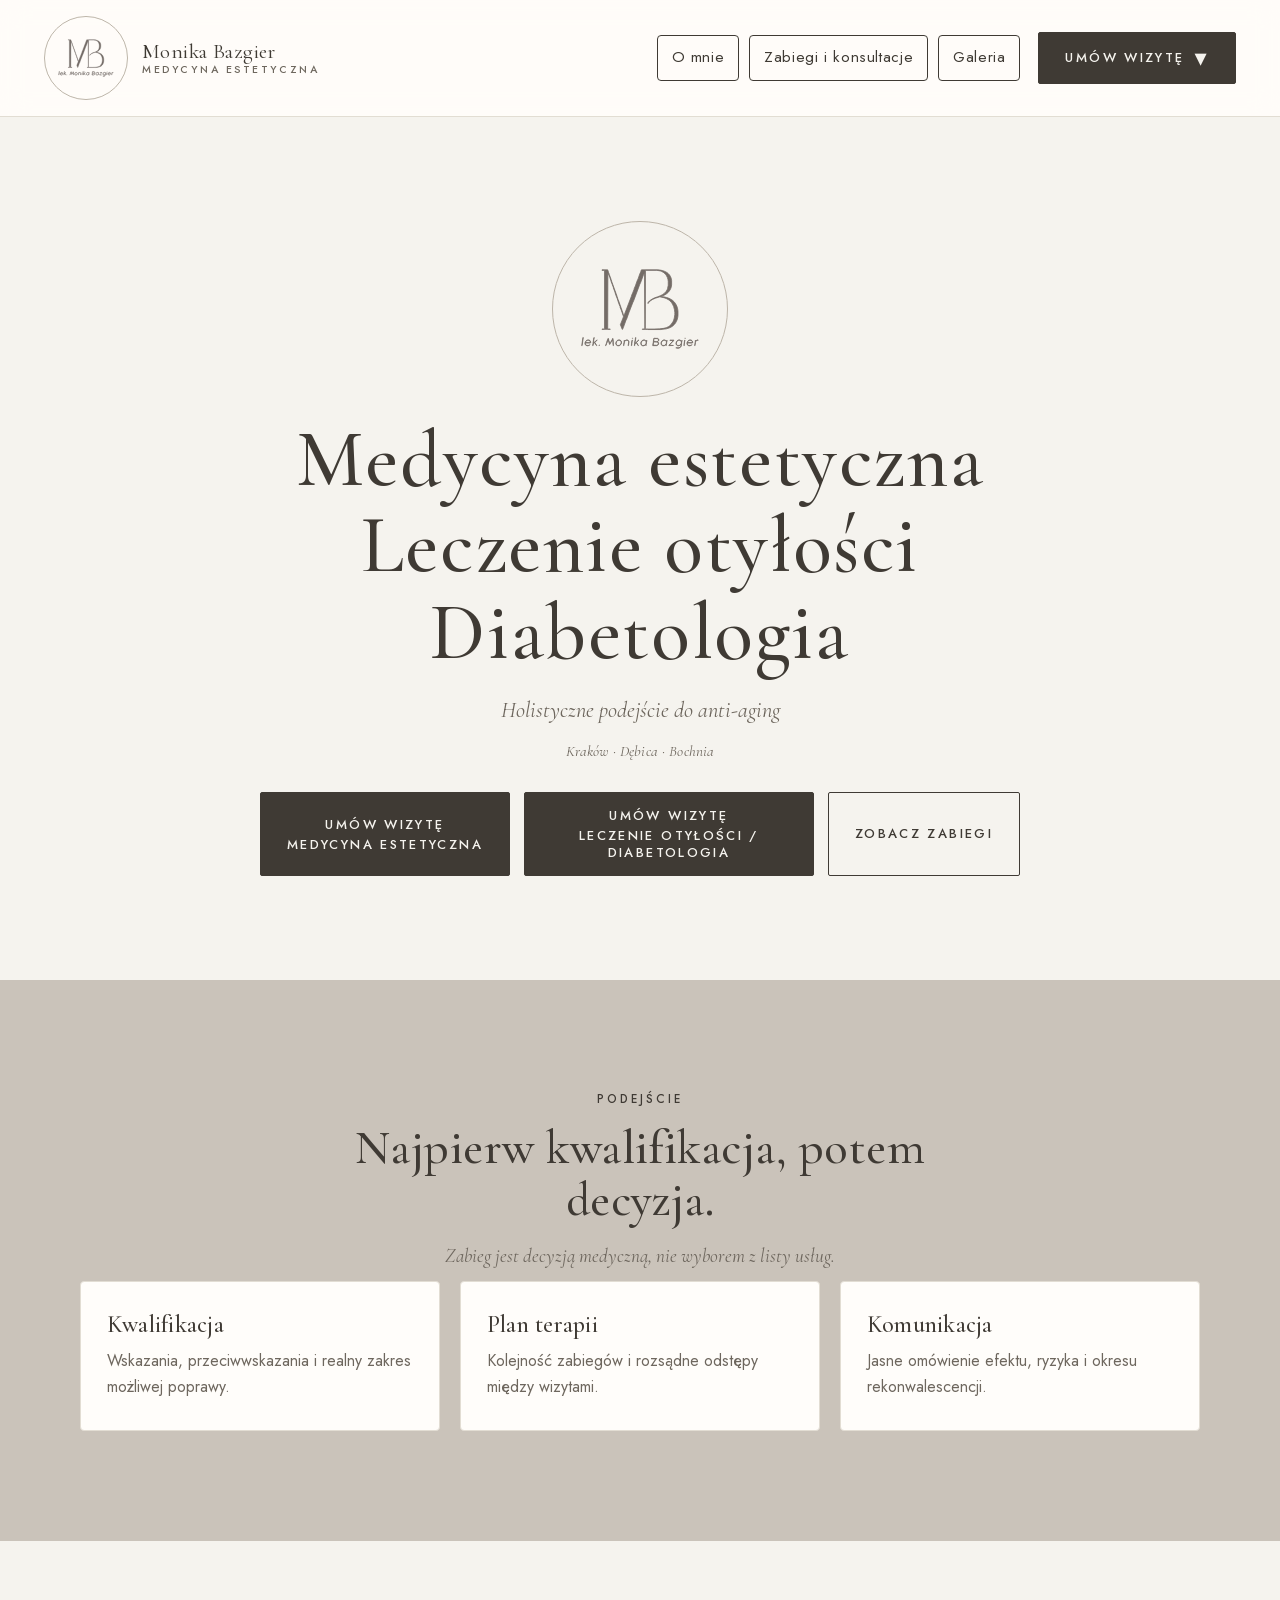
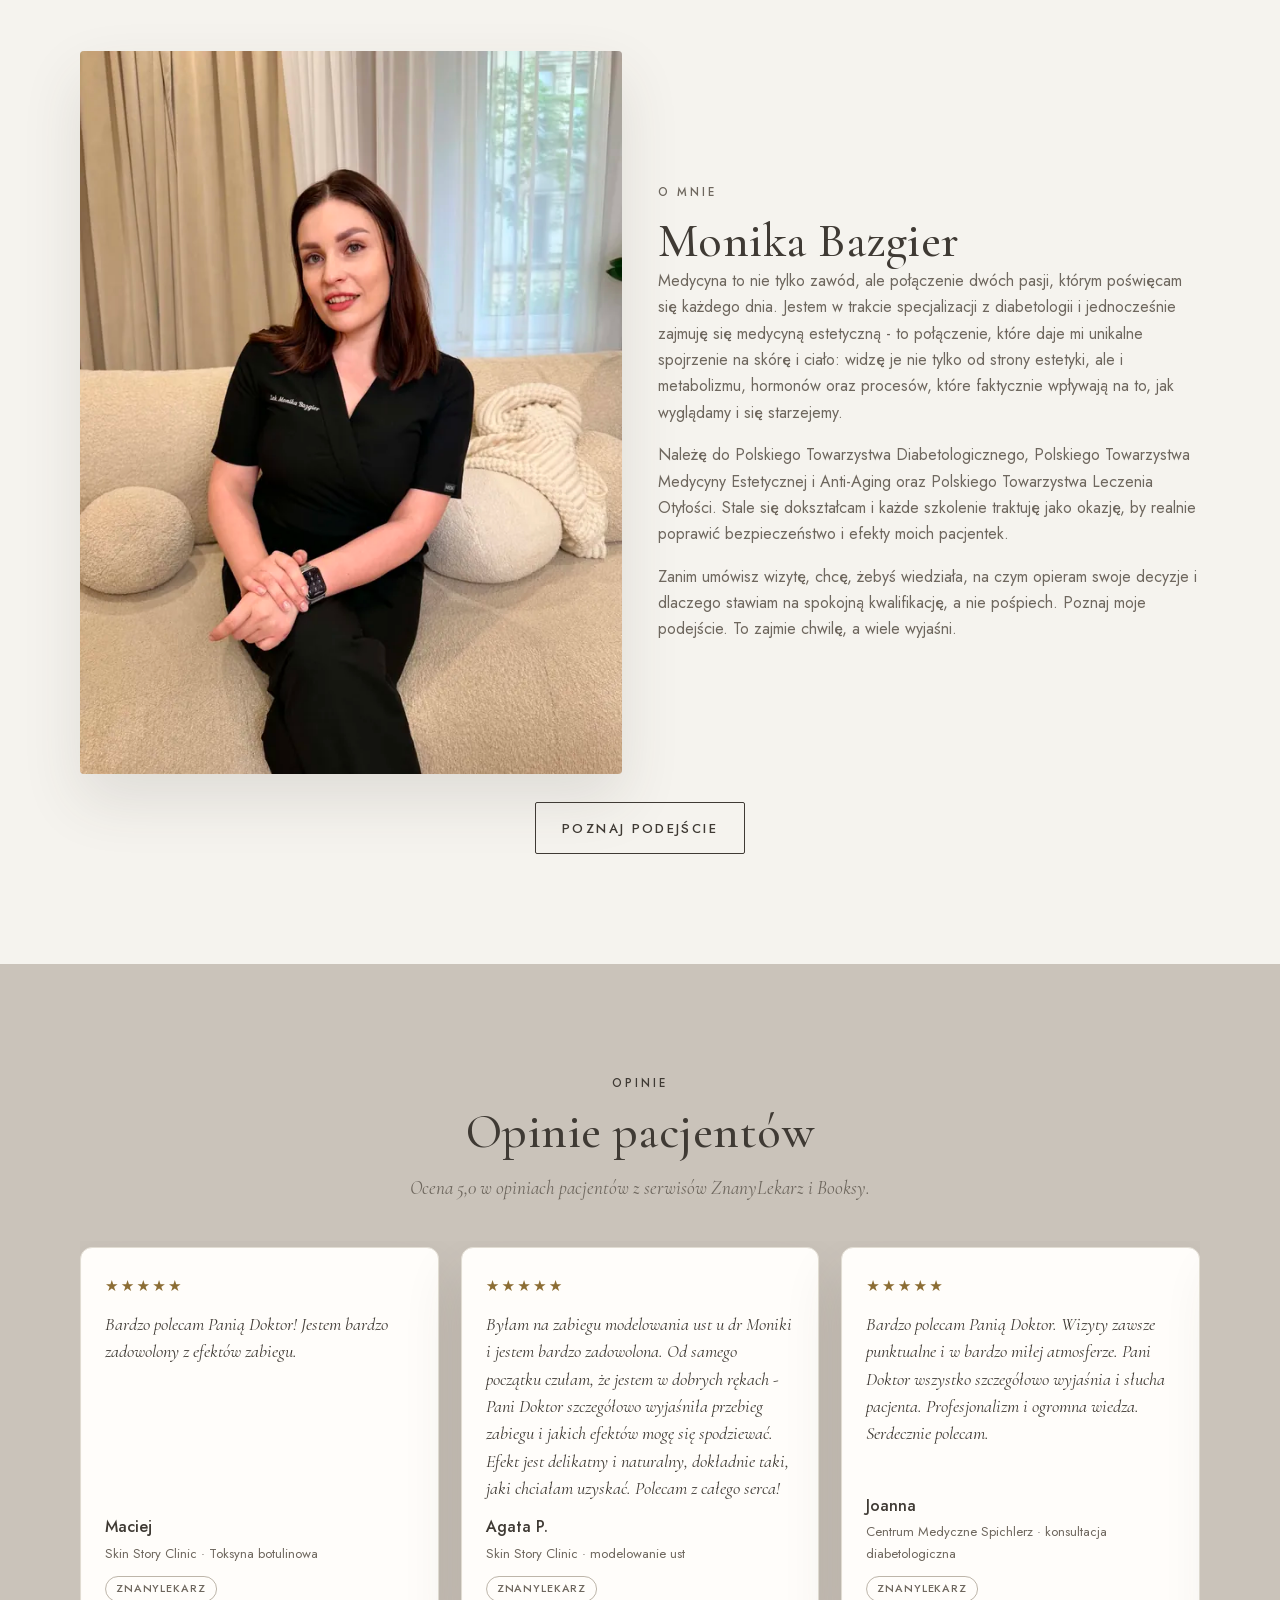
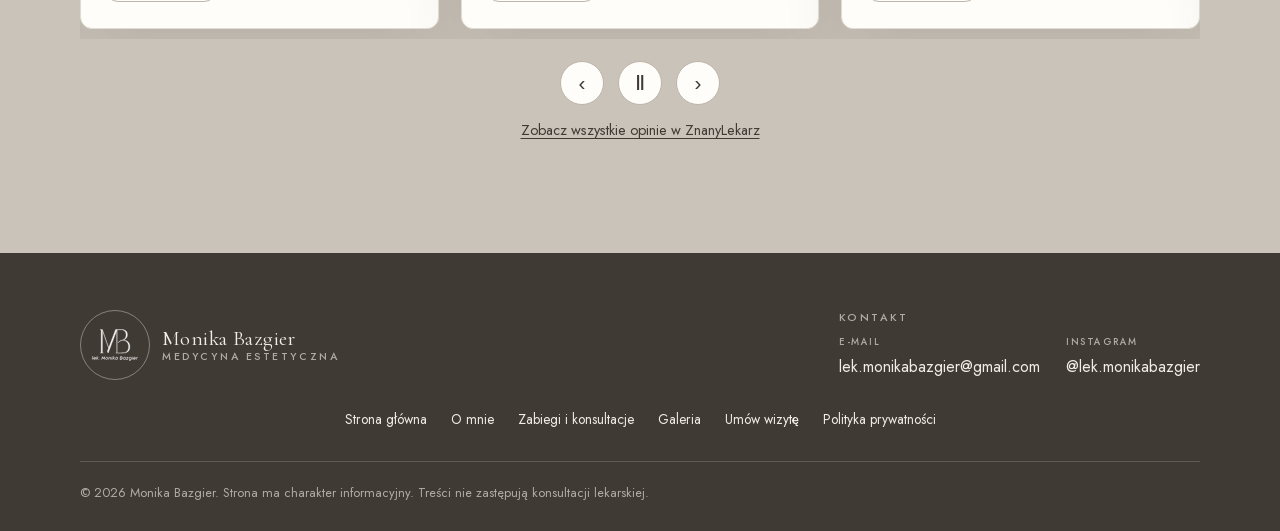
==== commit 66826d8d: "Add new page for aesthetic medicine appointment scheduling" ====
--- a/pages/index.html
+++ b/pages/index.html
@@ -50,8 +50,8 @@
       name="twitter:image"
       content="https://drmonikabazgier.pl/assets/images/og/og-image.jpg"
     />
-    <link rel="stylesheet" href="/assets/css/fonts.css?v=2026-10-05-7" />
-    <link rel="stylesheet" href="/assets/css/main.css?v=2026-10-05-7" />
+    <link rel="stylesheet" href="/assets/css/fonts.css?v=2026-10-11-7" />
+    <link rel="stylesheet" href="/assets/css/main.css?v=2026-10-11-7" />
 
     <script type="speculationrules">
       {
@@ -157,9 +157,25 @@
         <a href="/o-mnie" data-navlink>O mnie</a>
         <a href="/zabiegi" data-navlink>Zabiegi i konsultacje</a>
         <a href="/galeria" data-navlink>Galeria</a>
-        <a class="btn btn--solid nav__cta" href="/umow-wizyte" data-navlink
-          >Umów wizytę</a
-        >
+        <details class="nav__booking" data-booking>
+          <summary class="btn btn--solid nav__cta nav__cta-toggle">
+            Umów wizytę
+          </summary>
+          <div class="nav__booking-menu">
+            <a
+              href="/umow-wizyte/medycyna-estetyczna"
+              data-navlink
+              aria-label="Umów wizytę - medycyna estetyczna"
+              >Medycyna estetyczna</a
+            >
+            <a
+              href="/umow-wizyte/diabetologia"
+              data-navlink
+              aria-label="Umów wizytę - Leczenie Otyłości / Diabetologia"
+              >Leczenie Otyłości / Diabetologia</a
+            >
+          </div>
+        </details>
       </nav>
     </header>
 
@@ -184,7 +200,20 @@
           <p class="hero__tagline">Holistyczne podejście do anti-aging</p>
           <p class="hero__locations">Kraków · Dębica · Bochnia</p>
           <div class="hero__actions">
-            <a class="btn btn--solid" href="/umow-wizyte">Umów wizytę</a>
+            <a
+              class="btn btn--solid btn--stacked"
+              href="/umow-wizyte/medycyna-estetyczna"
+            >
+              <span>Umów wizytę</span>
+              <span>Medycyna Estetyczna</span>
+            </a>
+            <a
+              class="btn btn--solid btn--stacked"
+              href="/umow-wizyte/diabetologia"
+            >
+              <span>Umów wizytę</span>
+              <span>Leczenie Otyłości / Diabetologia</span>
+            </a>
             <a class="btn btn--outline" href="/zabiegi">Zobacz zabiegi</a>
           </div>
         </div>
@@ -267,8 +296,11 @@
               pośpiech. Poznaj moje podejście. To zajmie chwilę, a wiele
               wyjaśni.
             </p>
-            <a class="btn btn--outline" href="/o-mnie">Poznaj podejście</a>
-          </div>
+          </div>
+        </div>
+
+        <div class="container hero__actions">
+          <a class="btn btn--outline" href="/o-mnie">Poznaj podejście</a>
         </div>
       </section>
 
@@ -603,6 +635,6 @@
     </footer>
 
     <script src="/assets/js/vendor/splide-4.1.4.min.js" defer></script>
-    <script src="/assets/js/app.js?v=2026-10-05-7" defer></script>
+    <script src="/assets/js/app.js?v=2026-10-11-7" defer></script>
   </body>
 </html>
--- a/assets/css/main.css
+++ b/assets/css/main.css
@@ -286,6 +286,41 @@
   color: var(--muted);
 }
 
+/* Wariant powiększony — na stronach rezerwacji etykieta niesie nazwę
+   specjalizacji i to ona odróżnia te strony od siebie, więc musi być czytelna
+   od razu, a nie ginąć pod nagłówkiem sekcji. Większy stopień pisma znosi
+   część światła międzyliterowego, stąd mniejszy odstęp. Reguła musi stać
+   po .kicker — przy równej specyficzności wygrywa późniejsza. */
+.kicker--lg {
+  margin-bottom: 12px;
+  font-size: clamp(1.26rem, 3.1vw, 1.72rem);
+  line-height: 1.25;
+  letter-spacing: 0.1em;
+  color: var(--ink);
+}
+
+/* Druga linia etykiety — zakres konsultacji. Osobny akapit, nieznacznie
+   mniejszy od linii nadrzędnej. Ujemny margines górny ściąga obie linie
+   w jeden blok: marginesy sąsiadów zbiegają się do 12px + (−8px) = 4px. */
+.kicker--sub {
+  margin-top: -8px;
+  margin-bottom: 14px;
+  font-size: clamp(1rem, 1.5vw, 1.36rem);
+  line-height: 1.25;
+  letter-spacing: 0.07em;
+  color: var(--ink);
+}
+
+/* Na stronach rezerwacji to specjalizacja jest nagłówkiem, a "Gdzie
+   przyjmuję" schodzi do roli podtytułu — odwrotnie niż w reszcie serwisu.
+   Reguła musi stać po .section-head h1 (ta sama specyficzność, wygrywa
+   późniejsza). */
+.section-head--spec h1,
+.section-head--spec h2 {
+  font-size: clamp(1.05rem, 2.4vw, 1.4rem);
+  color: var(--muted);
+}
+
 /* ---------- Buttons ---------- */
 .btn {
   display: inline-flex;
@@ -335,6 +370,15 @@
   background: transparent;
 }
 
+/* Przycisk dwuliniowy: czynnosc w pierwszej linii, zakres w drugiej.
+   .btn jest inline-flex, wiec bez zmiany kierunku obie linie staneliby
+   obok siebie zamiast pod soba. */
+.btn--stacked {
+  flex-direction: column;
+  gap: 3px;
+  line-height: 1.3;
+}
+
 /* ---------- Skip link ---------- */
 .skip-link {
   position: fixed;
@@ -516,6 +560,126 @@
   background: var(--ink);
 }
 
+/* ---------- Rozwijane "Umów wizytę" w menu ----------
+   Zbudowane na <details>/<summary>, zeby rozwijanie dzialalo takze bez
+   JavaScriptu i bylo obslugiwane z klawiatury natywnie. JavaScript dokłada
+   tylko zamykanie klawiszem Escape i klikiem poza obszarem. */
+.nav__booking {
+  margin-top: 4px;
+}
+
+/* summary jest domyslnie list-item - zdejmujemy znacznik, zeby zachowywalo
+   sie jak przycisk .btn (display z .btn nadpisuje typ listy). */
+.nav__cta-toggle {
+  list-style: none;
+  cursor: pointer;
+}
+
+.nav__cta-toggle::-webkit-details-marker {
+  display: none;
+}
+
+/* Strzalka stanu - obraca sie po rozwinieciu. */
+/* Strzałka musi być wyraźnie widoczna — to jedyny sygnał, że przycisk się
+   rozwija. Glif „small triangle” rysuje się znacznie mniejszy niż jego pole
+   znaku, stąd mnożnik dużo powyżej 1em. */
+.nav__cta-toggle::after {
+  content: "\25be";
+  margin-left: 10px;
+  font-size: 1.85em;
+  line-height: 0.6;
+  transition: transform 0.25s ease;
+}
+
+.nav__booking[open] .nav__cta-toggle::after {
+  transform: rotate(180deg);
+}
+
+/* Na mobile panel menu jest juz rozwinieta warstwa, wiec lista rozwija sie
+   w miejscu i popycha panel w dol - bez zagniezdzonego pozycjonowania. */
+.nav__booking-menu {
+  display: grid;
+  gap: 6px;
+  margin-top: 6px;
+}
+
+.site-nav .nav__booking-menu a {
+  min-height: 44px;
+  padding: 8px 12px;
+  font-size: 0.92rem;
+  color: var(--ink);
+  border: 1px solid var(--line-soft);
+  border-radius: 4px;
+}
+
+.site-nav .nav__booking-menu a:hover,
+.site-nav .nav__booking-menu a:focus-visible {
+  color: var(--cream);
+  background: var(--ink);
+  border-color: var(--ink);
+}
+
+@media (prefers-reduced-motion: reduce) {
+  .nav__cta-toggle::after {
+    transition: none;
+  }
+}
+
+/* ---------- Rezerwacja w menu mobilnym ----------
+   W menu mobilnym cała nawigacja jest już rozwiniętą warstwą, więc chowanie
+   rezerwacji pod kolejnym rozwijaniem tylko dokłada krok. Zamiast przycisku
+   pokazujemy etykietę, a pod nią od razu oba przyciski specjalizacji.
+   Otwarcie <details> ustawia JavaScript — przeglądarka nie pozwala wymusić
+   tego samym CSS-em (zawartość jest ukrywana poza zasięgiem autorskich reguł).
+   Selektor z [aria-current] jest potrzebny, bo na stronie /umow-wizyte
+   summary niesie ten atrybut i reguła stanu bieżącego nadpisałaby wygląd. */
+@media (max-width: 899.98px) {
+  .site-nav .nav__cta-toggle,
+  .site-nav .nav__cta-toggle[aria-current="page"] {
+    display: block;
+    min-height: 0;
+    margin: 10px 0 8px;
+    padding: 0 2px;
+    background: transparent;
+    border: 0;
+    color: var(--muted);
+    font-size: 0.72rem;
+    font-weight: 500;
+    letter-spacing: 0.26em;
+    text-align: left;
+    cursor: default;
+  }
+
+  /* Bez strzałki — etykieta nie jest już przełącznikiem. */
+  .nav__cta-toggle::after {
+    content: none;
+  }
+
+  .nav__booking-menu {
+    gap: 8px;
+    margin-top: 0;
+  }
+
+  /* Oba wejścia w rezerwację mają wagę głównego wezwania do działania. */
+  .site-nav .nav__booking-menu a {
+    justify-content: center;
+    min-height: 50px;
+    font-size: 0.82rem;
+    font-weight: 500;
+    letter-spacing: 0.18em;
+    text-transform: uppercase;
+    color: var(--cream);
+    background: var(--ink);
+    border-color: var(--ink);
+  }
+
+  .site-nav .nav__booking-menu a:hover,
+  .site-nav .nav__booking-menu a:focus-visible {
+    color: var(--ink);
+    background: transparent;
+  }
+}
+
 /* ---------- Hero (centered) ---------- */
 .hero {
   text-align: center;
@@ -624,10 +788,6 @@
   margin-top: 16px;
 }
 
-.split__body .btn {
-  margin-top: 26px;
-}
-
 /* About subsections (o mnie) */
 .about-points {
   margin-top: 28px;
@@ -690,6 +850,71 @@
 
 .offer li {
   margin: 6px 0;
+}
+
+/* Kafelek oferty prowadzacy do osobnej podstrony zabiegu. Padding przenosimy
+   z karty na link, zeby klikalny i focusowalny byl caly kafelek, a nie tylko
+   obszar tekstu. Reakcja na najechanie jest ta sama co w .location-card. */
+.offer--link {
+  padding: 0;
+  transition:
+    border-color 0.25s ease,
+    box-shadow 0.25s ease,
+    transform 0.25s ease;
+}
+
+.offer__link {
+  display: block;
+  padding: 28px 26px;
+  color: inherit;
+  text-decoration: none;
+}
+
+.offer--link:hover {
+  border-color: var(--line);
+  box-shadow: var(--shadow);
+  transform: translateY(-2px);
+}
+
+.offer__link:focus-visible {
+  outline: 3px solid var(--ink);
+  outline-offset: -3px;
+}
+
+/* Strzalka po tytule sygnalizuje przejscie dalej - jedyny wskaznik
+   klikalnosci dostepny na urzadzeniach dotykowych, gdzie nie ma hover. */
+.offer__link h3::after {
+  content: "\2192";
+  margin-left: 10px;
+  font-size: 0.92em;
+  color: var(--muted);
+  transition:
+    transform 0.25s ease,
+    color 0.25s ease;
+  display: inline-block;
+}
+
+.offer--link:hover .offer__link h3::after,
+.offer__link:focus-visible h3::after {
+  color: var(--ink);
+  transform: translateX(4px);
+}
+
+/* Uzytkownicy z ustawieniem ograniczenia ruchu nie dostaja przesuniec. */
+@media (prefers-reduced-motion: reduce) {
+  .offer--link,
+  .offer__link h3::after {
+    transition: none;
+  }
+
+  .offer--link:hover {
+    transform: none;
+  }
+
+  .offer--link:hover .offer__link h3::after,
+  .offer__link:focus-visible h3::after {
+    transform: none;
+  }
 }
 
 /* ---------- Galeria ---------- */
@@ -1429,6 +1654,34 @@
   line-height: 1.3;
 }
 
+/* Telefon do placowki. align-self: start zwęża obszar klikalny do samego
+   numeru - w kolumnie flex link rozciagnalby sie na cala szerokosc karty. */
+.location-card__phone {
+  align-self: start;
+  margin-top: 2px;
+  font-size: 0.95rem;
+  font-variant-numeric: tabular-nums;
+  letter-spacing: 0.02em;
+  color: var(--ink);
+  text-decoration: none;
+  border-bottom: 1px solid var(--line);
+  transition:
+    color 0.25s ease,
+    border-color 0.25s ease;
+}
+
+.location-card__phone:hover,
+.location-card__phone:focus-visible {
+  color: var(--muted);
+  border-color: var(--muted);
+}
+
+@media (prefers-reduced-motion: reduce) {
+  .location-card__phone {
+    transition: none;
+  }
+}
+
 /* Lokalny, statyczny podgląd mapy. Obraz nie łączy się z Google podczas
    ładowania strony; dopiero kliknięcie otwiera wskazany adres w Google Maps. */
 .location-card__map {
@@ -1640,6 +1893,64 @@
   .locations-groups > .locations-group:not(:first-child) .locations {
     grid-template-columns: 1fr;
   }
+
+  /* Wariant wyśrodkowany — dla strony, która ma mniej placówek niż cztery
+     w rzędzie (diabetologia: 2 + 1 + 1). Zamiast czterech kolumn ułamkowych
+     dajemy dwie o szerokości dokładnie takiej jak kolumna układu
+     czterokolumnowego, czyli (100% − 3 odstępy) / 4. Siatka jest wtedy węższa
+     od kontenera, więc justify-content faktycznie ją centruje, a kafelki
+     zachowują ten sam rozmiar co na stronie estetycznej. */
+  .locations-groups--center {
+    grid-template-columns: repeat(2, calc((100% - 54px) / 4));
+    justify-content: center;
+  }
+
+  .locations-groups--center > .locations-group:first-child .locations {
+    grid-template-columns: repeat(2, 1fr);
+  }
+}
+
+/* Uklad dwukolumnowy wymaga realnej szerokosci: ponizej 1100 px prawa
+   kolumna ma okolo 320 px tresci, czyli mniej niz pojedynczy kafelek,
+   a naglowki lamia sie inaczej w kazdej kolumnie i podtytuly przestaja
+   byc wyrownane. Wezsze ekrany dostaja sekcje jedna pod druga. */
+@media (min-width: 1100px) {
+  /* ---------- Wizyty stacjonarne i zdalne obok siebie ----------
+     Obie sekcje stają się kolumnami jednej siatki. Pasy zachowują własne
+     tła, więc podział czyta się jako dwie kontrastujące kolumny. Kolumna
+     zdalna jest węższa, bo mieści jedną kartę zamiast czterech. */
+  .booking-split {
+    display: grid;
+    grid-template-columns: minmax(0, 1.6fr) minmax(0, 1fr);
+    align-items: stretch;
+  }
+
+  /* W węższej kolumnie wzór „jedna czwarta szerokości” dałby kafelki ok.
+     200 px, więc wracamy do dwóch równych kolumn wypełniających kolumnę. */
+  .booking-split .locations-groups--center {
+    grid-template-columns: repeat(2, minmax(0, 1fr));
+    justify-content: stretch;
+  }
+
+  .booking-split .locations-groups--center > .locations-group:not(:first-child) .locations {
+    grid-template-columns: minmax(0, 1fr);
+  }
+
+  /* Karta zdalna trzyma się góry i podąża za przewijaniem — bez tego pod
+     spodem zostałby wysoki pas pustego tła. */
+  .booking-split > .band--greige > .container {
+    position: sticky;
+    top: 104px;
+  }
+}
+
+/* Między 560 a 900 px grupy jednokartowe stoją w siatce dwukolumnowej i
+   kafelek ciąży do lewej. Zwężamy kolumnę do szerokości kafelka i centrujemy. */
+@media (min-width: 560px) and (max-width: 899.98px) {
+  .locations-groups--center > .locations-group:not(:first-child) .locations {
+    grid-template-columns: calc((100% - 18px) / 2);
+    justify-content: center;
+  }
 }
 
 /* ---------- Footer ---------- */
@@ -1771,6 +2082,24 @@
   }
 }
 
+/* Na telefonie panel menu zajmuje całą szerokość między marginesami. Powyżej
+   robi się z tego panel zakotwiczony pod hamburgerem — bez tego ograniczenia
+   przy szerokościach bliskich 1280 px rozciągałby się przez cały ekran, a
+   pozycje menu wisiałyby samotnie przy lewej krawędzi. */
+@media (min-width: 560px) {
+  .site-nav {
+    left: auto;
+    width: min(calc(100% - 32px), 420px);
+  }
+}
+
+/* ---------- Pozioma nawigacja ----------
+   Próg 900 px: menu draftu ma trzy pozycje wraz z sygnaturą i przyciskiem
+   rezerwacji potrzebuje około 1250 px. Poniżej tej szerokości etykiety
+   łamały się w środku pigułek („O / mnie”, „Zabiegi i / konsultacje”),
+   co wyglądało na usterkę. Węższe ekrany dostają menu pod hamburgerem,
+   które mieści wszystko bez kompromisów. Próg jest zdublowany w app.js
+   (stała bookingInline) — zmiana w jednym miejscu wymaga zmiany w drugim. */
 @media (min-width: 900px) {
   .nav-toggle {
     display: none;
@@ -1779,6 +2108,11 @@
   .site-nav,
   .site-nav.is-open {
     position: static;
+    /* width i left są ustawiane dla panelu pod hamburgerem — tutaj trzeba je
+       wyzerować, inaczej poziome menu zostaje ściśnięte do szerokości panelu
+       i ostatnie pozycje wychodzą poza ekran. */
+    width: auto;
+    left: auto;
     display: flex;
     align-items: center;
     gap: 10px;
@@ -1794,6 +2128,13 @@
     background: transparent;
   }
 
+  /* Etykieta nigdy nie łamie się w środku pigułki — przy dłuższej nazwie
+     menu ma się raczej zagęścić niż rozjechać na dwie linie. */
+  .site-nav a,
+  .nav__cta-toggle {
+    white-space: nowrap;
+  }
+
   .site-nav a:not(.btn):hover,
   .site-nav a:not(.btn):focus-visible,
   .site-nav a[aria-current="page"]:not(.btn) {
@@ -1809,6 +2150,30 @@
     min-height: 46px;
   }
 
+  /* Na desktopie lista nie moze rozpychac naglowka, wiec unosi sie nad
+     trescia, zakotwiczona do prawej krawedzi przycisku. */
+  .nav__booking {
+    position: relative;
+    margin-top: 0;
+  }
+
+  .nav__booking-menu {
+    position: absolute;
+    top: calc(100% + 8px);
+    right: 0;
+    z-index: 1;
+    min-width: 248px;
+    margin-top: 0;
+    padding: 8px;
+    background: var(--surface);
+    border: 1px solid var(--line-soft);
+    border-radius: 6px;
+    box-shadow: var(--shadow);
+  }
+}
+
+/* Układ treści i stopki nie zależy od nawigacji, więc zostaje przy 900 px. */
+@media (min-width: 900px) {
   .split {
     grid-template-columns: 1fr 1fr;
   }
